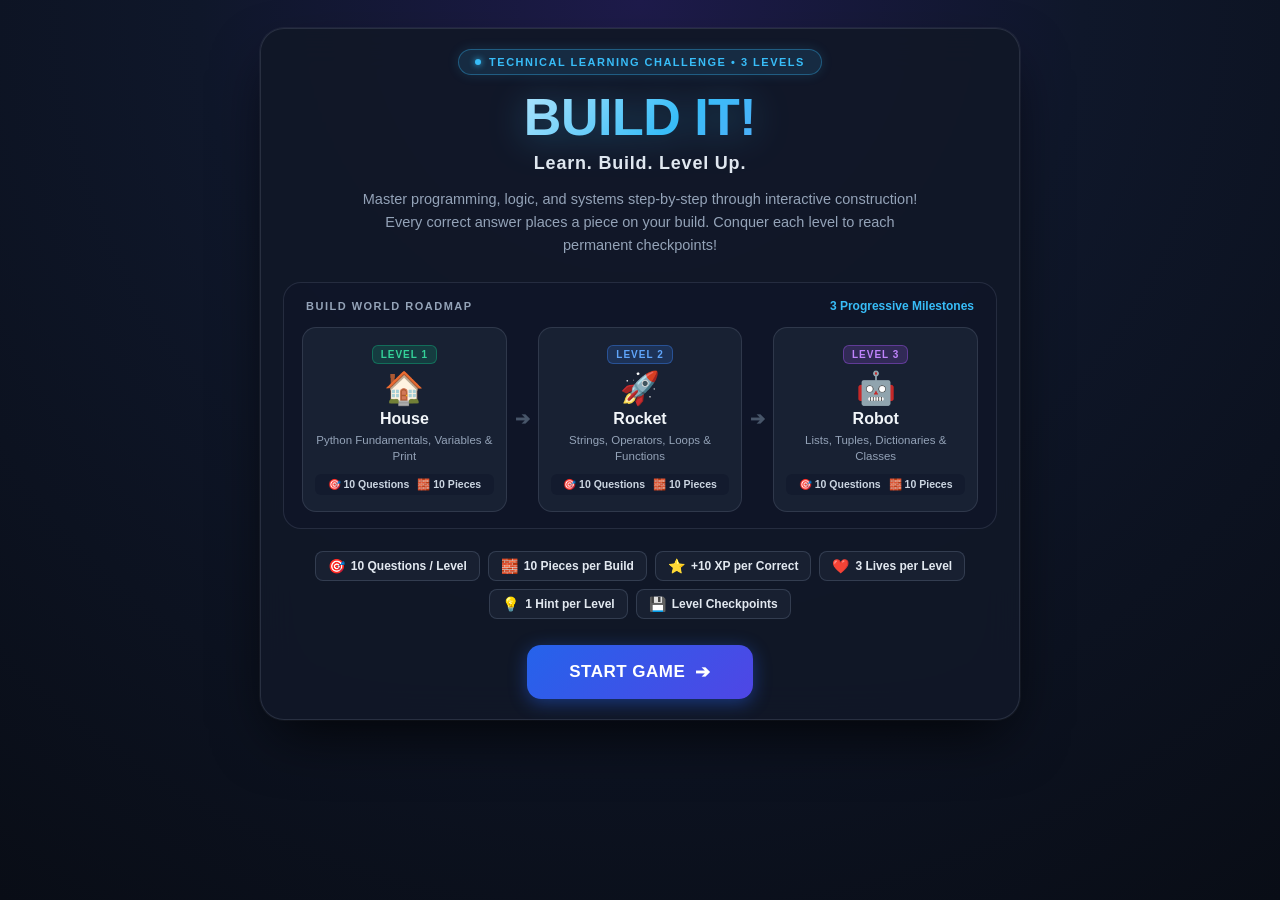
==== index.html @ 73d90d40 "Add challenge variety and progression polish" ====
<!DOCTYPE html>
<html lang="en">
<head>
    <meta charset="UTF-8">
    <meta name="viewport" content="width=device-width, initial-scale=1.0">
    <meta name="description" content="BUILD IT! — Level-Based Technical Learning Game. Master programming concepts and build your House, Rocket, and Robot piece by piece!">
    <title>BUILD IT! — Technical Learning Game</title>
    <link rel="stylesheet" href="style.css">
</head>

<body>

    <div class="game-container">

        <!-- ============================================== -->
        <!-- 1. START / MENU SCREEN                         -->
        <!-- ============================================== -->
        <div id="start-screen" class="start-screen">
            <div class="brand-pill">
                <span class="pill-dot"></span>
                <span>TECHNICAL LEARNING CHALLENGE • 3 LEVELS</span>
            </div>
            
            <h1 class="game-title">BUILD IT!</h1>
            <p class="tagline">Learn. Build. Level Up.</p>
            <p class="game-desc">
                Master programming, logic, and systems step-by-step through interactive construction! Every correct answer places a piece on your build. Conquer each level to reach permanent checkpoints!
            </p>

            <!-- 3 Level Progression Roadmap -->
            <div class="level-progression-wrapper">
                <div class="progression-header">
                    <span class="progression-title">BUILD WORLD ROADMAP</span>
                    <span class="progression-subtitle">3 Progressive Milestones</span>
                </div>
                <div class="level-preview-grid">
                    <div class="preview-card card-l1">
                        <div class="card-step-badge badge-l1">LEVEL 1</div>
                        <div class="preview-icon">🏠</div>
                        <h3>House</h3>
                        <p class="preview-topic">Python Fundamentals, Variables & Print</p>
                        <div class="preview-meta">
                            <span>🎯 10 Questions</span>
                            <span>🧱 10 Pieces</span>
                        </div>
                    </div>

                    <div class="progression-arrow" aria-hidden="true">➔</div>

                    <div class="preview-card card-l2">
                        <div class="card-step-badge badge-l2">LEVEL 2</div>
                        <div class="preview-icon">🚀</div>
                        <h3>Rocket</h3>
                        <p class="preview-topic">Strings, Operators, Loops & Functions</p>
                        <div class="preview-meta">
                            <span>🎯 10 Questions</span>
                            <span>🧱 10 Pieces</span>
                        </div>
                    </div>

                    <div class="progression-arrow" aria-hidden="true">➔</div>

                    <div class="preview-card card-l3">
                        <div class="card-step-badge badge-l3">LEVEL 3</div>
                        <div class="preview-icon">🤖</div>
                        <h3>Robot</h3>
                        <p class="preview-topic">Lists, Tuples, Dictionaries & Classes</p>
                        <div class="preview-meta">
                            <span>🎯 10 Questions</span>
                            <span>🧱 10 Pieces</span>
                        </div>
                    </div>
                </div>
            </div>

            <!-- Rules Summary Chips -->
            <div class="rules-summary">
                <span class="rule-chip"><span class="chip-icon">🎯</span> 10 Questions / Level</span>
                <span class="rule-chip"><span class="chip-icon">🧱</span> 10 Pieces per Build</span>
                <span class="rule-chip"><span class="chip-icon">⭐</span> +10 XP per Correct</span>
                <span class="rule-chip"><span class="chip-icon">❤️</span> 3 Lives per Level</span>
                <span class="rule-chip"><span class="chip-icon">💡</span> 1 Hint per Level</span>
                <span class="rule-chip"><span class="chip-icon">💾</span> Level Checkpoints</span>
            </div>

            <div class="start-action-row">
                <button id="start-button" class="btn-action primary-btn btn-start">
                    <span class="btn-start-text">START GAME</span>
                    <span class="btn-start-icon">➔</span>
                </button>
            </div>
        </div>

        <!-- ============================================== -->
        <!-- 1.5. BUILD WORLD PROGRESSION MAP SCREEN        -->
        <!-- ============================================== -->
        <div id="world-map-screen" class="world-map-screen" style="display: none;">
            <div class="world-map-header">
                <div class="brand-pill map-brand-pill">
                    <span class="pill-dot"></span>
                    <span>BUILD WORLD • PROGRESSION MAP</span>
                </div>
                <h2 class="map-title">BUILD WORLD</h2>
                <p class="map-subtitle">Your Python learning journey physically builds a world.</p>

                <!-- Map Stats Ribbon -->
                <div class="map-stats-ribbon">
                    <div class="map-stat-chip">
                        <span class="map-chip-label">TOTAL XP</span>
                        <span id="map-total-xp" class="map-chip-val">⭐ 0 XP</span>
                    </div>
                    <div class="map-stat-chip">
                        <span class="map-chip-label">CHECKPOINTS</span>
                        <span id="map-checkpoints-val" class="map-chip-val">💾 0 / 3 BUILT</span>
                    </div>
                    <div class="map-stat-chip">
                        <span class="map-chip-label">BEST STREAK</span>
                        <span id="map-streak-val" class="map-chip-val">🔥 0</span>
                    </div>
                </div>
            </div>

            <!-- Dynamic Progression Journey Container (Generated from BUILDS in script.js) -->
            <div id="world-map-journey" class="world-map-journey" aria-label="Progression Journey Path">
                <!-- Dynamically rendered via renderWorldMap() in script.js -->
            </div>

            <!-- World Map Footer Actions -->
            <div class="map-footer-actions">
                <button id="map-back-btn" class="map-secondary-btn" type="button">
                    <span>← TITLE SCREEN</span>
                </button>
            </div>
        </div>

        <!-- ============================================== -->
        <!-- 2. MAIN GAMEPLAY SCREEN                        -->
        <!-- ============================================== -->
        <div id="game-screen" style="display: none;">

            <!-- Build World Progression Header -->
            <div id="build-world-bar" class="build-world-bar" aria-label="Build World Progression">
                <div class="world-header-row">
                    <span class="world-title-label">CHECKPOINT PROGRESSION</span>
                    <button id="open-world-map-btn" class="open-map-btn" type="button" title="View Full World Map">🗺️ WORLD MAP</button>
                    <span class="world-level-count">3 Levels</span>
                </div>
                <div id="world-items-row" class="world-items-row">
                    <!-- Dynamic build world items generated from BUILDS in script.js -->
                </div>
            </div>

            <!-- Header / Status Bar -->
            <header class="game-header">
                <div class="header-top">
                    <div class="level-badge-wrap">
                        <span id="level-indicator" class="level-indicator level-1">LEVEL 1 — 🏠 HOUSE</span>
                    </div>
                    <span id="question-progress" class="question-progress">Question 1 / 10</span>
                </div>

                <div class="stats-bar">
                    <div class="stat-item stat-xp">
                        <span class="stat-label">TOTAL XP</span>
                        <span id="score" class="stat-value">⭐ 0 XP</span>
                    </div>
                    <div class="stat-item stat-streak">
                        <span class="stat-label">STREAK</span>
                        <span id="streak" class="stat-value">🔥 0</span>
                    </div>
                    <div class="stat-item stat-lives">
                        <span class="stat-label">LEVEL LIVES</span>
                        <span id="lives" class="stat-value">❤️ ❤️ ❤️</span>
                    </div>
                    <div class="stat-item stat-hint">
                        <span class="stat-label">ASSISTANCE</span>
                        <button id="hint-button" class="hint-button" type="button">💡 Hint (1 left)</button>
                    </div>
                </div>
            </header>

            <!-- Streak Milestone Notification Banner -->
            <div id="streak-banner" class="streak-banner" style="display: none;"></div>

            <!-- Visual Builder Stage -->
            <div id="builder-stage" class="builder-stage" aria-label="Building progress">
                <div class="builder-header">
                    <span id="builder-title" class="builder-title">🏠 BUILD YOUR HOUSE</span>
                    <span id="build-progress" class="build-progress">🏠 0 / 10 (0%)</span>
                </div>

                <div class="progress-bar-track">
                    <div id="build-progress-bar" class="progress-bar-fill" style="width: 0%;"></div>
                </div>

                <!-- Scene 1: House (10 pieces) -->
                <div id="house-scene" class="build-scene active">
                    <div class="house-canvas">
                        <div class="house-piece foundation-base" data-piece="0"></div>
                        <div class="house-piece foundation-slab" data-piece="1"></div>
                        <div class="house-piece walls-lower" data-piece="2"></div>
                        <div class="house-piece walls-upper" data-piece="3"></div>
                        <div class="house-piece door" data-piece="4"></div>
                        <div class="house-piece window-left" data-piece="5"></div>
                        <div class="house-piece window-right" data-piece="6"></div>
                        <div class="house-piece roof-main" data-piece="7"></div>
                        <div class="house-piece roof-trim" data-piece="8"></div>
                        <div class="house-piece surroundings" data-piece="9"></div>
                    </div>
                </div>

                <!-- Scene 2: Rocket (10 pieces) -->
                <div id="rocket-scene" class="build-scene" style="display: none;">
                    <div class="rocket-canvas">
                        <div class="rocket-piece fuselage-lower" data-piece="0"></div>
                        <div class="rocket-piece fuselage-upper" data-piece="1"></div>
                        <div class="rocket-piece fin-left" data-piece="2"></div>
                        <div class="rocket-piece fin-right" data-piece="3"></div>
                        <div class="rocket-piece cockpit-window" data-piece="4"></div>
                        <div class="rocket-piece engine-nozzle" data-piece="5"></div>
                        <div class="rocket-piece thrusters" data-piece="6"></div>
                        <div class="rocket-piece nose-cone" data-piece="7"></div>
                        <div class="rocket-piece rocket-details" data-piece="8"></div>
                        <div class="rocket-piece launch-effects" data-piece="9"></div>
                    </div>
                </div>

                <!-- Scene 3: Robot (10 pieces) -->
                <div id="robot-scene" class="build-scene" style="display: none;">
                    <div class="robot-canvas">
                        <div class="robot-piece robot-torso-base" data-piece="0"></div>
                        <div class="robot-piece robot-chest-core" data-piece="1"></div>
                        <div class="robot-piece robot-head-chassis" data-piece="2"></div>
                        <div class="robot-piece robot-head-antenna" data-piece="3"></div>
                        <div class="robot-piece robot-visor-eyes" data-piece="4"></div>
                        <div class="robot-piece robot-arm-left" data-piece="5"></div>
                        <div class="robot-piece robot-arm-right" data-piece="6"></div>
                        <div class="robot-piece robot-legs" data-piece="7"></div>
                        <div class="robot-piece robot-details" data-piece="8"></div>
                        <div class="robot-piece robot-finishing" data-piece="9"></div>
                    </div>
                </div>

                <!-- Scene 4: Car (Preserved for backward compatibility) -->
                <div id="car-scene" class="build-scene" style="display: none;">
                    <div class="car-canvas">
                        <div class="car-piece chassis-frame" data-piece="0"></div>
                        <div class="car-piece axles-suspension" data-piece="1"></div>
                        <div class="car-piece body-lower" data-piece="2"></div>
                        <div class="car-piece body-cabin" data-piece="3"></div>
                        <div class="car-piece wheels" data-piece="4"></div>
                        <div class="car-piece windshield" data-piece="5"></div>
                        <div class="car-piece side-windows" data-piece="6"></div>
                        <div class="car-piece headlights" data-piece="7"></div>
                        <div class="car-piece taillights-grille" data-piece="8"></div>
                        <div class="car-piece car-finishing" data-piece="9"></div>
                    </div>
                </div>

            </div>

            <!-- Question Card (Main Visual Focus) -->
            <div id="question-card" class="question-card">
                <div class="question-header">
                    <div class="question-meta-row">
                        <span id="question-number" class="question-badge">Question 1 / 10</span>
                        <span id="challenge-type-badge" class="challenge-type-badge type-mcq">🎯 CONCEPT</span>
                        <span id="difficulty-badge" class="difficulty-badge badge-easy">VERY EASY</span>
                    </div>
                </div>

                <p id="question-text">Loading question...</p>

                <!-- Code block display for code questions -->
                <div id="code-snippet-box" class="code-snippet-box" style="display: none;">
                    <div class="code-header">
                        <span class="code-dot red"></span>
                        <span class="code-dot yellow"></span>
                        <span class="code-dot green"></span>
                        <span class="code-lang">Python</span>
                    </div>
                    <pre><code id="code-snippet-text"></code></pre>
                </div>

                <!-- Hint display container -->
                <div id="hint-box" class="hint-box" style="display: none;"></div>

                <!-- Answer buttons grid -->
                <div class="answers-grid">
                    <button id="correct-answer" class="answer-btn" type="button"></button>
                    <button id="wrong-answer-1" class="answer-btn" type="button"></button>
                    <button id="wrong-answer-2" class="answer-btn" type="button"></button>
                    <button id="wrong-answer-3" class="answer-btn" type="button"></button>
                </div>

                <!-- Result & Explanation Box (Shown after answering) -->
                <div id="result-box" class="result-box" style="display: none;">
                    <div class="result-header">
                        <div class="result-title-group">
                            <span id="result-status" class="result-status"></span>
                        </div>
                        <div class="result-pills-row">
                            <span id="result-xp-tag" class="result-pill xp-pill"></span>
                            <span id="result-life-tag" class="result-pill life-pill" style="display: none;"></span>
                            <span id="result-streak-tag" class="result-pill streak-pill" style="display: none;"></span>
                            <span id="result-piece-tag" class="result-pill piece-pill" style="display: none;"></span>
                        </div>
                    </div>

                    <div id="result-correct-answer" class="result-correct-answer" style="display: none;"></div>

                    <div class="result-explanation-container">
                        <span class="explanation-icon">💡</span>
                        <p id="result-explanation" class="result-explanation"></p>
                    </div>

                    <button id="continue-button" class="btn-action continue-btn" type="button">CONTINUE ➔</button>
                </div>

                <div id="feedback" class="feedback" style="display: none;"></div>
            </div>

            <!-- Level Complete Card (Checkpoints) -->
            <div id="level-complete-card" class="state-card level-complete-card" style="display: none;">
                <div class="state-badge-wrap">
                    <span class="checkpoint-saved-badge">💾 CHECKPOINT SAVED</span>
                </div>
                <div class="state-icon" id="build-complete-icon">🎉</div>
                <h3 id="level-complete-title">LEVEL COMPLETE!</h3>
                <div id="build-complete-badge" class="complete-subtitle">BUILD COMPLETED!</div>
                <p id="level-complete-message">You completed all questions in this level.</p>
                <div id="build-complete-stats" class="final-stats"></div>
                <div id="build-unlock-banner" class="unlock-banner"></div>
                <button id="next-level-button" class="btn-action primary-btn next-level-btn">CONTINUE TO NEXT LEVEL ➔</button>
            </div>

            <!-- Final Game Complete Card (All 3 Levels Done) -->
            <div id="game-complete-card" class="state-card game-complete-card" style="display: none;">
                <div class="state-badge-wrap">
                    <span class="master-champion-badge">🏆 BUILD WORLD COMPLETED</span>
                </div>
                <div class="state-icon">👑</div>
                <h3 class="victory-title">BUILD WORLD COMPLETE!</h3>
                <p id="game-complete-subtitle" class="complete-subtitle">All 3 Levels Completed</p>
                <p id="game-complete-summary">
                    Incredible achievement! You conquered all 3 levels, solved engineering challenges, and successfully built the House, Rocket, and Robot!
                </p>
                <div id="completed-builds-showcase" class="completed-builds-showcase">
                    <!-- Dynamic showcase cards generated from BUILDS in script.js -->
                </div>
                <div id="final-stats" class="final-stats"></div>
                <div class="victory-actions">
                    <button id="play-again-button" class="btn-action primary-btn play-again-btn">PLAY AGAIN (START FROM LEVEL 1) ↺</button>
                </div>
            </div>

            <!-- Level Failed Card (Restarts only the current level) -->
            <div id="game-over-card" class="state-card game-over-card" style="display: none;">
                <div class="state-badge-wrap">
                    <span class="checkpoint-safe-badge">💾 CHECKPOINTS PRESERVED</span>
                </div>
                <div class="state-icon">💀</div>
                <h3 id="game-over-title">LEVEL FAILED</h3>
                <p id="game-over-message">You ran out of lives on this level.</p>
                <div id="game-over-stats" class="final-stats"></div>
                <button id="try-again-button" class="btn-action try-again-btn">TRY LEVEL AGAIN ↺</button>
            </div>

        </div>

    </div>

    <script src="script.js"></script>

</body>
</html>
---- style.css ----
/* ==================================================
   BUILD IT! — Modern Indie Game Design System
   Vanilla CSS — Polished, Tactile, Game-Grade Aesthetics
   ================================================== */

:root {
    --bg-dark: #090d16;
    --card-bg: rgba(17, 24, 39, 0.95);
    --card-bg-subtle: rgba(15, 23, 42, 0.75);
    --card-bg-elevated: rgba(30, 41, 59, 0.85);
    --border-color: rgba(148, 163, 184, 0.18);
    --border-focus: rgba(56, 189, 248, 0.55);
    
    --text-primary: #f8fafc;
    --text-secondary: #94a3b8;
    --text-muted: #64748b;
    
    --accent-blue: #38bdf8;
    --accent-indigo: #6366f1;
    --accent-emerald: #10b981;
    --accent-emerald-light: #34d399;
    --accent-amber: #f59e0b;
    --accent-rose: #ef4444;
    --accent-purple: #c084fc;
    
    --btn-bg: #1e293b;
    --btn-border: #334155;
    --btn-hover: #293548;
}

* {
    box-sizing: border-box;
}

body {
    margin: 0;
    min-height: 100vh;
    font-family: -apple-system, BlinkMacSystemFont, "Segoe UI", Roboto, "Helvetica Neue", Arial, sans-serif;
    background: radial-gradient(circle at 50% 0%, #1e1b4b 0%, #0f172a 40%, #090d16 100%);
    color: var(--text-primary);
    text-align: center;
    padding: 20px 12px 36px;
    display: flex;
    justify-content: center;
    align-items: flex-start;
    overflow-x: hidden;
    -webkit-font-smoothing: antialiased;
}

/* ==================================================
   MAIN GAME CONTAINER
   ================================================== */

.game-container {
    width: 100%;
    max-width: 760px;
    margin: 8px auto;
    padding: 20px 22px;
    background: var(--card-bg);
    border: 1px solid var(--border-color);
    border-radius: 24px;
    box-shadow: 0 25px 60px -15px rgba(0, 0, 0, 0.8),
                0 0 0 1px rgba(255, 255, 255, 0.06);
    backdrop-filter: blur(18px);
}

/* ==================================================
   START SCREEN
   ================================================== */

.start-screen {
    animation: fadeIn 0.35s ease-out;
}

.brand-pill {
    display: inline-flex;
    align-items: center;
    gap: 8px;
    padding: 6px 16px;
    font-size: 11px;
    font-weight: 800;
    letter-spacing: 1.5px;
    color: var(--accent-blue);
    background: rgba(56, 189, 248, 0.12);
    border: 1px solid rgba(56, 189, 248, 0.35);
    border-radius: 9999px;
    margin-bottom: 12px;
    text-transform: uppercase;
    box-shadow: 0 0 12px rgba(56, 189, 248, 0.15);
}

.pill-dot {
    width: 6px;
    height: 6px;
    background: var(--accent-blue);
    border-radius: 50%;
    box-shadow: 0 0 6px var(--accent-blue);
    animation: pulseDot 2s infinite ease-in-out;
}

@keyframes pulseDot {
    0%, 100% { opacity: 1; transform: scale(1); }
    50% { opacity: 0.4; transform: scale(0.8); }
}

.game-title {
    margin: 0 0 6px;
    font-size: 52px;
    font-weight: 900;
    letter-spacing: -0.5px;
    background: linear-gradient(135deg, #ffffff 15%, #38bdf8 55%, #818cf8 100%);
    -webkit-background-clip: text;
    background-clip: text;
    -webkit-text-fill-color: transparent;
    filter: drop-shadow(0 4px 18px rgba(56, 189, 248, 0.35));
}

.tagline {
    margin: 0 0 14px;
    font-size: 18px;
    font-weight: 700;
    letter-spacing: 0.8px;
    color: #e2e8f0;
}

.game-desc {
    margin: 0 auto 24px;
    max-width: 580px;
    font-size: 14.5px;
    line-height: 1.6;
    color: var(--text-secondary);
}

/* Level Progression Roadmap */
.level-progression-wrapper {
    background: rgba(15, 23, 42, 0.6);
    border: 1px solid rgba(148, 163, 184, 0.16);
    border-radius: 18px;
    padding: 16px 18px;
    margin: 18px 0 22px;
}

.progression-header {
    display: flex;
    justify-content: space-between;
    align-items: center;
    margin-bottom: 14px;
    padding: 0 4px;
}

.progression-title {
    font-size: 11px;
    font-weight: 800;
    letter-spacing: 1.5px;
    color: #94a3b8;
    text-transform: uppercase;
}

.progression-subtitle {
    font-size: 12px;
    font-weight: 700;
    color: var(--accent-blue);
}

.level-preview-grid {
    display: flex;
    align-items: center;
    justify-content: space-between;
    gap: 8px;
}

.preview-card {
    flex: 1;
    background: rgba(30, 41, 59, 0.65);
    border: 1px solid rgba(148, 163, 184, 0.18);
    border-radius: 14px;
    padding: 16px 12px;
    text-align: center;
    transition: transform 0.25s, border-color 0.25s, box-shadow 0.25s;
    position: relative;
}

.preview-card:hover {
    transform: translateY(-3px);
    border-color: rgba(56, 189, 248, 0.5);
    box-shadow: 0 8px 20px rgba(0, 0, 0, 0.35);
}

.card-step-badge {
    display: inline-block;
    font-size: 10px;
    font-weight: 800;
    letter-spacing: 1px;
    padding: 3px 8px;
    border-radius: 6px;
    margin-bottom: 8px;
}

.badge-l1 {
    background: rgba(16, 185, 129, 0.18);
    color: #34d399;
    border: 1px solid rgba(16, 185, 129, 0.4);
}

.badge-l2 {
    background: rgba(59, 130, 246, 0.18);
    color: #60a5fa;
    border: 1px solid rgba(59, 130, 246, 0.4);
}

.badge-l3 {
    background: rgba(168, 85, 247, 0.18);
    color: #c084fc;
    border: 1px solid rgba(168, 85, 247, 0.4);
}

.preview-icon {
    font-size: 32px;
    line-height: 1;
    margin-bottom: 6px;
}

.preview-card h3 {
    margin: 2px 0 4px;
    font-size: 16px;
    font-weight: 800;
    color: #f1f5f9;
}

.preview-topic {
    margin: 0 0 10px;
    font-size: 11.5px;
    line-height: 1.4;
    color: var(--text-secondary);
    min-height: 32px;
}

.preview-meta {
    display: flex;
    justify-content: center;
    gap: 8px;
    font-size: 10.5px;
    font-weight: 700;
    color: #cbd5e1;
    background: rgba(15, 23, 42, 0.5);
    padding: 4px 8px;
    border-radius: 6px;
}

.progression-arrow {
    font-size: 18px;
    color: #475569;
    flex-shrink: 0;
    font-weight: 800;
    user-select: none;
}

/* Rules summary chips */
.rules-summary {
    display: flex;
    flex-wrap: wrap;
    justify-content: center;
    gap: 8px;
    margin-bottom: 26px;
}

.rule-chip {
    display: inline-flex;
    align-items: center;
    gap: 6px;
    font-size: 12px;
    font-weight: 600;
    color: #e2e8f0;
    background: rgba(30, 41, 59, 0.6);
    border: 1px solid rgba(100, 116, 139, 0.35);
    padding: 6px 12px;
    border-radius: 8px;
    transition: background 0.2s, border-color 0.2s;
}

.rule-chip:hover {
    background: rgba(51, 65, 85, 0.7);
    border-color: rgba(148, 163, 184, 0.5);
}

.chip-icon {
    font-size: 14px;
}

/* Action Buttons */
.btn-action {
    display: inline-flex;
    align-items: center;
    justify-content: center;
    gap: 10px;
    padding: 14px 34px;
    font-family: inherit;
    font-size: 16px;
    font-weight: 800;
    letter-spacing: 0.5px;
    color: #ffffff;
    background: linear-gradient(135deg, #2563eb 0%, #4f46e5 100%);
    border: none;
    border-radius: 14px;
    cursor: pointer;
    box-shadow: 0 4px 18px rgba(37, 99, 235, 0.45);
    transition: all 0.2s cubic-bezier(0.4, 0, 0.2, 1);
    user-select: none;
}

.btn-action:hover {
    background: linear-gradient(135deg, #1d4ed8 0%, #4338ca 100%);
    transform: translateY(-2px);
    box-shadow: 0 8px 24px rgba(37, 99, 235, 0.6);
}

.btn-action:active {
    transform: translateY(0);
}

.btn-start {
    padding: 16px 42px;
    font-size: 17px;
}

.btn-start-icon {
    font-size: 18px;
    transition: transform 0.2s ease;
}

.btn-start:hover .btn-start-icon {
    transform: translateX(3px);
}

/* ==================================================
   BUILD WORLD PROGRESSION SCREEN
   ================================================== */

.world-map-screen {
    animation: fadeIn 0.35s ease-out;
    padding: 8px 4px 16px;
}

.world-map-header {
    margin-bottom: 20px;
}

.map-brand-pill {
    margin-bottom: 10px;
}

.map-title {
    margin: 0 0 6px;
    font-size: 40px;
    font-weight: 900;
    letter-spacing: -0.5px;
    background: linear-gradient(135deg, #ffffff 15%, #38bdf8 55%, #818cf8 100%);
    -webkit-background-clip: text;
    background-clip: text;
    -webkit-text-fill-color: transparent;
    filter: drop-shadow(0 4px 14px rgba(56, 189, 248, 0.3));
}

.map-subtitle {
    margin: 0 auto 16px;
    max-width: 520px;
    font-size: 14px;
    font-weight: 600;
    color: var(--text-secondary);
    line-height: 1.5;
}

/* Map Stats Ribbon */
.map-stats-ribbon {
    display: flex;
    justify-content: center;
    align-items: center;
    gap: 12px;
    margin: 0 auto;
    max-width: 600px;
    padding: 10px 16px;
    background: rgba(15, 23, 42, 0.65);
    border: 1px solid rgba(148, 163, 184, 0.16);
    border-radius: 14px;
    box-shadow: 0 4px 16px rgba(0, 0, 0, 0.25);
}

.map-stat-chip {
    flex: 1;
    display: flex;
    flex-direction: column;
    align-items: center;
    gap: 2px;
}

.map-chip-label {
    font-size: 10px;
    font-weight: 800;
    letter-spacing: 1.2px;
    color: #94a3b8;
    text-transform: uppercase;
}

.map-chip-val {
    font-size: 13.5px;
    font-weight: 800;
    color: #f8fafc;
}

/* Journey Container */
.world-map-journey {
    display: flex;
    flex-direction: column;
    align-items: center;
    width: 100%;
    margin: 20px 0 24px;
}

/* Map Node Card Wrapper */
.map-node-wrapper {
    width: 100%;
    max-width: 620px;
    display: flex;
    flex-direction: column;
    align-items: center;
}

/* Progression Pathway Connector */
.map-path-connector {
    display: flex;
    flex-direction: column;
    align-items: center;
    justify-content: center;
    height: 42px;
    position: relative;
    user-select: none;
}

.connector-track {
    display: flex;
    flex-direction: column;
    align-items: center;
    gap: 1px;
}

.connector-line {
    width: 3px;
    height: 22px;
    background: rgba(148, 163, 184, 0.22);
    border-radius: 2px;
    transition: all 0.3s ease;
}

.connector-arrow {
    font-size: 14px;
    font-weight: 900;
    color: #64748b;
    line-height: 1;
    transition: all 0.3s ease;
}

.map-path-connector.active .connector-line {
    background: linear-gradient(180deg, #10b981 0%, #38bdf8 100%);
    box-shadow: 0 0 10px rgba(56, 189, 248, 0.5);
    width: 3.5px;
}

.map-path-connector.active .connector-arrow {
    color: #38bdf8;
    filter: drop-shadow(0 0 6px rgba(56, 189, 248, 0.6));
    animation: bounceDown 1.8s infinite ease-in-out;
}

@keyframes bounceDown {
    0%, 100% { transform: translateY(0); }
    50% { transform: translateY(3px); }
}

/* Map Node Card */
.map-node-card {
    width: 100%;
    background: rgba(15, 23, 42, 0.7);
    border: 1px solid rgba(148, 163, 184, 0.16);
    border-radius: 18px;
    padding: 18px 22px;
    box-sizing: border-box;
    text-align: left;
    transition: all 0.3s cubic-bezier(0.16, 1, 0.3, 1);
    position: relative;
    overflow: hidden;
}

/* COMPLETED STATE */
.map-node-card.state-completed {
    background: linear-gradient(145deg, rgba(16, 185, 129, 0.12) 0%, rgba(15, 23, 42, 0.8) 100%);
    border-color: rgba(16, 185, 129, 0.45);
    box-shadow: 0 8px 24px -6px rgba(16, 185, 129, 0.15),
                0 0 0 1px rgba(16, 185, 129, 0.1);
}

/* CURRENT STATE */
.map-node-card.state-current {
    background: linear-gradient(145deg, rgba(56, 189, 248, 0.16) 0%, rgba(30, 41, 59, 0.9) 100%);
    border: 2px solid #38bdf8;
    box-shadow: 0 0 28px rgba(56, 189, 248, 0.25),
                0 12px 36px -8px rgba(0, 0, 0, 0.6);
    transform: scale(1.01);
}

/* LOCKED STATE */
.map-node-card.state-locked {
    background: rgba(15, 23, 42, 0.45);
    border-color: rgba(71, 85, 105, 0.22);
    opacity: 0.65;
    filter: grayscale(20%);
}

.map-node-card.state-locked:hover {
    opacity: 0.8;
}

/* Node Header */
.node-header {
    display: flex;
    justify-content: space-between;
    align-items: center;
    margin-bottom: 14px;
}

.node-level-tag {
    font-size: 11px;
    font-weight: 800;
    letter-spacing: 1.2px;
    color: #94a3b8;
    text-transform: uppercase;
}

.node-state-pill {
    display: inline-flex;
    align-items: center;
    gap: 5px;
    font-size: 11px;
    font-weight: 800;
    letter-spacing: 0.8px;
    padding: 4px 12px;
    border-radius: 9999px;
    text-transform: uppercase;
}

.node-state-pill.state-completed {
    background: rgba(16, 185, 129, 0.2);
    color: #34d399;
    border: 1px solid rgba(16, 185, 129, 0.5);
    box-shadow: 0 0 10px rgba(16, 185, 129, 0.2);
}

.node-state-pill.state-current {
    background: rgba(56, 189, 248, 0.22);
    color: #38bdf8;
    border: 1px solid rgba(56, 189, 248, 0.6);
    box-shadow: 0 0 12px rgba(56, 189, 248, 0.25);
    animation: currentPulse 2.2s infinite ease-in-out;
}

@keyframes currentPulse {
    0%, 100% { box-shadow: 0 0 8px rgba(56, 189, 248, 0.2); }
    50% { box-shadow: 0 0 18px rgba(56, 189, 248, 0.5); }
}

.node-state-pill.state-locked {
    background: rgba(71, 85, 105, 0.35);
    color: #94a3b8;
    border: 1px solid rgba(148, 163, 184, 0.2);
}

/* Node Body */
.node-body {
    display: flex;
    align-items: center;
    gap: 18px;
    margin-bottom: 14px;
}

.node-icon-wrap {
    width: 66px;
    height: 66px;
    background: rgba(30, 41, 59, 0.65);
    border: 1px solid rgba(148, 163, 184, 0.18);
    border-radius: 16px;
    display: flex;
    justify-content: center;
    align-items: center;
    position: relative;
    flex-shrink: 0;
}

.node-icon {
    font-size: 34px;
    line-height: 1;
}

.node-icon-wrap.state-completed {
    background: rgba(16, 185, 129, 0.16);
    border-color: rgba(16, 185, 129, 0.4);
}

.node-icon-wrap.state-current {
    background: rgba(56, 189, 248, 0.18);
    border-color: rgba(56, 189, 248, 0.5);
    box-shadow: 0 0 16px rgba(56, 189, 248, 0.25);
}

.node-icon-wrap.state-locked {
    opacity: 0.7;
}

.node-badge-corner {
    position: absolute;
    bottom: -4px;
    right: -4px;
    width: 20px;
    height: 20px;
    border-radius: 50%;
    display: flex;
    align-items: center;
    justify-content: center;
    font-size: 11px;
    font-weight: 900;
}

.node-badge-corner.check {
    background: #10b981;
    color: #ffffff;
    box-shadow: 0 2px 6px rgba(16, 185, 129, 0.6);
}

.node-badge-corner.lock {
    background: #475569;
    color: #e2e8f0;
    font-size: 10px;
}

.node-content {
    flex: 1;
    overflow: hidden;
}

.node-title {
    margin: 0 0 4px;
    font-size: 21px;
    font-weight: 900;
    color: #f8fafc;
    letter-spacing: 0.5px;
}

.node-topic {
    margin: 0 0 8px;
    font-size: 13.5px;
    color: #cbd5e1;
    line-height: 1.4;
}

.node-meta-row {
    display: flex;
    flex-wrap: wrap;
    gap: 8px;
}

.node-meta-chip {
    font-size: 11.5px;
    font-weight: 600;
    color: #94a3b8;
    background: rgba(15, 23, 42, 0.6);
    border: 1px solid rgba(148, 163, 184, 0.12);
    padding: 3px 10px;
    border-radius: 6px;
}

/* Node Footer Actions & Status */
.node-footer {
    padding-top: 6px;
}

.node-action-btn {
    width: 100%;
    padding: 13px 18px;
    font-size: 14px;
    font-weight: 800;
    letter-spacing: 0.8px;
    border-radius: 12px;
}

.node-status-bar {
    display: flex;
    align-items: center;
    gap: 8px;
    padding: 8px 14px;
    border-radius: 10px;
    font-size: 12px;
    font-weight: 700;
}

.node-status-bar.completed {
    background: rgba(16, 185, 129, 0.1);
    border: 1px solid rgba(16, 185, 129, 0.25);
    color: #34d399;
}

.node-status-bar.locked {
    background: rgba(30, 41, 59, 0.4);
    border: 1px solid rgba(148, 163, 184, 0.1);
    color: #64748b;
}

/* Map Footer Navigation */
.map-footer-actions {
    display: flex;
    flex-direction: column;
    align-items: center;
    gap: 10px;
    margin-top: 14px;
}

.map-main-btn {
    width: 100%;
    max-width: 420px;
    padding: 15px 24px;
    font-size: 15px;
    font-weight: 900;
    letter-spacing: 1px;
}

.map-secondary-btn {
    background: transparent;
    border: none;
    color: #94a3b8;
    font-size: 12px;
    font-weight: 700;
    letter-spacing: 1px;
    padding: 8px 16px;
    border-radius: 8px;
    cursor: pointer;
    transition: all 0.2s ease;
}

.map-secondary-btn:hover {
    color: #f1f5f9;
    background: rgba(255, 255, 255, 0.05);
}

/* ==================================================
   BUILD WORLD PROGRESSION BAR (CHECKPOINTS)
   ================================================== */

.build-world-bar {
    background: rgba(15, 23, 42, 0.75);
    border: 1px solid var(--border-color);
    border-radius: 16px;
    padding: 12px 16px;
    margin-bottom: 18px;
}

.world-header-row {
    display: flex;
    justify-content: space-between;
    align-items: center;
    margin-bottom: 10px;
    padding: 0 2px;
}

.world-title-label {
    font-size: 10.5px;
    font-weight: 800;
    letter-spacing: 1.5px;
    color: #64748b;
    text-transform: uppercase;
}

.open-map-btn {
    background: rgba(56, 189, 248, 0.12);
    border: 1px solid rgba(56, 189, 248, 0.35);
    color: var(--accent-blue);
    font-size: 11px;
    font-weight: 800;
    letter-spacing: 0.8px;
    padding: 5px 12px;
    border-radius: 8px;
    cursor: pointer;
    transition: all 0.2s ease;
    display: inline-flex;
    align-items: center;
    gap: 5px;
}

.open-map-btn:hover {
    background: rgba(56, 189, 248, 0.22);
    border-color: var(--accent-blue);
    transform: translateY(-1px);
    box-shadow: 0 0 12px rgba(56, 189, 248, 0.25);
}

.world-level-count {
    font-size: 11px;
    font-weight: 700;
    color: #94a3b8;
}

.world-items-row {
    display: flex;
    align-items: center;
    gap: 8px;
}

.world-item {
    flex: 1;
    display: flex;
    align-items: center;
    gap: 10px;
    padding: 8px 12px;
    background: rgba(30, 41, 59, 0.5);
    border: 1px solid rgba(148, 163, 184, 0.15);
    border-radius: 12px;
    transition: all 0.25s ease;
    text-align: left;
}

.world-item.active {
    background: rgba(56, 189, 248, 0.14);
    border-color: rgba(56, 189, 248, 0.5);
    box-shadow: 0 0 16px rgba(56, 189, 248, 0.2);
}

.world-item.completed {
    background: rgba(16, 185, 129, 0.14);
    border-color: rgba(16, 185, 129, 0.45);
}

.world-item.locked,
.world-item.future {
    opacity: 0.6;
    background: rgba(15, 23, 42, 0.4);
    border-color: rgba(71, 85, 105, 0.25);
}

.world-icon {
    font-size: 22px;
    flex-shrink: 0;
}

.world-info {
    display: flex;
    flex-direction: column;
    overflow: hidden;
}

.world-name {
    font-size: 13px;
    font-weight: 700;
    color: #f1f5f9;
    white-space: nowrap;
}

.world-status {
    font-size: 11px;
    font-weight: 600;
    color: #94a3b8;
    white-space: nowrap;
}

.world-item.active .world-status {
    color: #38bdf8;
    font-weight: 700;
}

.world-item.completed .world-status {
    color: #34d399;
    font-weight: 700;
}

.world-divider {
    font-size: 14px;
    color: #475569;
    font-weight: 800;
    user-select: none;
    flex-shrink: 0;
}

/* ==================================================
   GAME HEADER & STATS BAR
   ================================================== */

.game-header {
    margin-bottom: 18px;
    padding-bottom: 14px;
    border-bottom: 1px solid var(--border-color);
}

.header-top {
    display: flex;
    justify-content: space-between;
    align-items: center;
    margin-bottom: 12px;
}

.level-indicator {
    display: inline-block;
    font-size: 12px;
    font-weight: 800;
    letter-spacing: 1px;
    padding: 6px 14px;
    border-radius: 9999px;
    text-transform: uppercase;
    transition: all 0.3s;
}

.level-indicator.level-1 {
    background: rgba(16, 185, 129, 0.16);
    color: #34d399;
    border: 1px solid rgba(16, 185, 129, 0.4);
}

.level-indicator.level-2 {
    background: rgba(59, 130, 246, 0.16);
    color: #60a5fa;
    border: 1px solid rgba(59, 130, 246, 0.4);
}

.level-indicator.level-3 {
    background: rgba(168, 85, 247, 0.16);
    color: #c084fc;
    border: 1px solid rgba(168, 85, 247, 0.4);
}

.question-progress {
    font-size: 13px;
    font-weight: 700;
    color: #cbd5e1;
    background: rgba(15, 23, 42, 0.65);
    padding: 6px 14px;
    border-radius: 8px;
    border: 1px solid rgba(148, 163, 184, 0.18);
}

.stats-bar {
    display: grid;
    grid-template-columns: repeat(4, 1fr);
    gap: 10px;
}

.stat-item {
    background: rgba(15, 23, 42, 0.6);
    border: 1px solid rgba(148, 163, 184, 0.16);
    border-radius: 12px;
    padding: 8px 10px;
    display: flex;
    flex-direction: column;
    justify-content: center;
    align-items: center;
}

.stat-label {
    font-size: 9.5px;
    font-weight: 800;
    letter-spacing: 1px;
    color: #64748b;
    margin-bottom: 2px;
}

.stat-value {
    font-size: 15px;
    font-weight: 800;
    color: #f1f5f9;
}

/* Hint Button in Stats Bar (Strictly 1 Hint) */
.hint-button {
    font-family: inherit;
    font-size: 12.5px;
    font-weight: 700;
    color: #fef08a;
    background: rgba(245, 158, 11, 0.18);
    border: 1px solid rgba(245, 158, 11, 0.45);
    padding: 6px 12px;
    border-radius: 8px;
    cursor: pointer;
    transition: all 0.2s;
    outline: none;
    white-space: nowrap;
}

.hint-button:hover:not(:disabled) {
    background: rgba(245, 158, 11, 0.32);
    border-color: #f59e0b;
    transform: translateY(-1px);
    box-shadow: 0 0 12px rgba(245, 158, 11, 0.3);
}

.hint-button:disabled,
.hint-button.disabled {
    background: rgba(51, 65, 85, 0.35);
    border-color: rgba(100, 116, 139, 0.25);
    color: #64748b;
    cursor: not-allowed;
    transform: none;
    box-shadow: none;
    opacity: 0.75;
}

/* Streak Milestone Banner */
.streak-banner {
    background: linear-gradient(90deg, #f59e0b 0%, #ef4444 100%);
    color: #ffffff;
    font-size: 14px;
    font-weight: 800;
    letter-spacing: 1px;
    padding: 8px 16px;
    border-radius: 10px;
    margin-bottom: 14px;
    box-shadow: 0 4px 14px rgba(245, 158, 11, 0.4);
    animation: bounceIn 0.35s ease-out;
}

/* ==================================================
   BUILDER STAGE & PROGRESS
   ================================================== */

.builder-stage {
    margin: 0 auto 20px;
    padding: 16px;
    background: rgba(15, 23, 42, 0.65);
    border: 1px solid var(--btn-border);
    border-radius: 18px;
    box-sizing: border-box;
    transition: border-color 0.3s ease, box-shadow 0.3s ease;
}

.builder-stage.stage-build-glow {
    animation: stageGlow 0.65s cubic-bezier(0.16, 1, 0.3, 1);
}

@keyframes stageGlow {
    0% {
        box-shadow: 0 0 25px rgba(56, 189, 248, 0.45), inset 0 0 15px rgba(56, 189, 248, 0.2);
        border-color: rgba(56, 189, 248, 0.6);
    }
    100% {
        box-shadow: none;
        border-color: var(--btn-border);
    }
}

.build-progress.badge-pop {
    animation: badgeProgressPop 0.4s cubic-bezier(0.34, 1.56, 0.64, 1);
}

@keyframes badgeProgressPop {
    0% { transform: scale(1); }
    50% { transform: scale(1.15); color: #38bdf8; text-shadow: 0 0 8px rgba(56, 189, 248, 0.6); }
    100% { transform: scale(1); }
}

.builder-header {
    display: flex;
    justify-content: space-between;
    align-items: center;
    margin-bottom: 10px;
    padding: 0 4px;
}

.builder-title {
    margin: 0;
    font-size: 14px;
    font-weight: 800;
    letter-spacing: 0.5px;
    color: #e2e8f0;
}

.build-progress {
    margin: 0;
    font-size: 12.5px;
    font-weight: 700;
    color: #38bdf8;
    background: rgba(56, 189, 248, 0.12);
    padding: 3px 10px;
    border-radius: 6px;
    border: 1px solid rgba(56, 189, 248, 0.25);
}

.progress-bar-track {
    width: 100%;
    height: 7px;
    background: rgba(30, 41, 59, 0.85);
    border-radius: 9999px;
    overflow: hidden;
    margin-bottom: 14px;
    border: 1px solid rgba(148, 163, 184, 0.15);
}

.progress-bar-fill {
    height: 100%;
    background: linear-gradient(90deg, #38bdf8 0%, #6366f1 50%, #10b981 100%);
    border-radius: 9999px;
    transition: width 0.4s cubic-bezier(0.34, 1.56, 0.64, 1);
    box-shadow: 0 0 10px rgba(56, 189, 248, 0.5);
}

.build-scene {
    width: 100%;
}

/* Piece Pop Construction Animation */
@keyframes piecePop {
    0% {
        opacity: 0;
        transform: translateY(12px) scale(0.86);
        filter: brightness(1.7);
    }
    60% {
        opacity: 1;
        transform: translateY(-2px) scale(1.06);
        filter: brightness(1.25);
    }
    100% {
        opacity: 1;
        transform: translateY(0) scale(1);
        filter: brightness(1);
    }
}

.house-piece.piece-pop,
.rocket-piece.piece-pop,
.robot-piece.piece-pop,
.car-piece.piece-pop {
    animation: piecePop 0.45s cubic-bezier(0.34, 1.56, 0.64, 1) forwards;
}

/* ==================================================
   SCENE 1: 🏠 HOUSE (10 Distinct Pieces)
   ================================================== */

.house-canvas {
    position: relative;
    width: min(100%, 360px);
    height: 220px;
    margin: 0 auto;
    overflow: hidden;
    border-radius: 14px;
    background: linear-gradient(180deg, #38bdf8 0%, #7dd3fc 45%, #bae6fd 68%, #4ade80 68%, #22c55e 100%);
    box-shadow: inset 0 2px 8px rgba(0, 0, 0, 0.25),
                0 6px 16px rgba(0, 0, 0, 0.3);
    border: 2px solid rgba(148, 163, 184, 0.2);
}

.house-canvas::after {
    content: "";
    position: absolute;
    left: 0;
    right: 0;
    bottom: 0;
    height: 8px;
    background: #16a34a;
}

.house-piece {
    position: absolute;
    opacity: 0;
    visibility: hidden;
    transition: opacity 0.4s ease, transform 0.4s cubic-bezier(0.34, 1.56, 0.64, 1);
    transform: translateY(12px) scale(0.92);
}

.house-piece.built {
    opacity: 1;
    visibility: visible;
    transform: translateY(0) scale(1);
}

/* 1. Foundation Base */
.foundation-base {
    left: 17%;
    bottom: 16px;
    width: 66%;
    height: 12px;
    background: #475569;
    border: 2px solid #334155;
    border-radius: 2px;
    z-index: 2;
}

/* 2. Foundation Slab */
.foundation-slab {
    left: 20%;
    bottom: 28px;
    width: 60%;
    height: 12px;
    background: #64748b;
    border: 2px solid #475569;
    border-radius: 2px;
    z-index: 3;
}

/* 3. Walls Lower */
.walls-lower {
    left: 24%;
    bottom: 40px;
    width: 52%;
    height: 54px;
    background: #fef3c7;
    border: 3px solid #d97706;
    background-image: repeating-linear-gradient(0deg, #d97706, #d97706 1px, transparent 1px, transparent 18px);
    z-index: 4;
}

/* 4. Walls Upper */
.walls-upper {
    left: 24%;
    bottom: 94px;
    width: 52%;
    height: 50px;
    background: #fffbeb;
    border: 3px solid #cbd5e1;
    border-bottom: none;
    z-index: 4;
}

/* 5. Door */
.house-piece.door {
    left: 44%;
    bottom: 40px;
    width: 13%;
    height: 50px;
    background: #78350f;
    border: 2px solid #451a03;
    border-radius: 4px 4px 0 0;
    z-index: 5;
}

.house-piece.door::after {
    content: "";
    position: absolute;
    right: 4px;
    top: 50%;
    width: 5px;
    height: 5px;
    background: #fde047;
    border-radius: 50%;
    box-shadow: 0 0 3px #fde047;
}

/* 6. Window Left */
.window-left {
    left: 28%;
    bottom: 80px;
    width: 32px;
    height: 32px;
    background-color: #38bdf8;
    border: 3px solid #64748b;
    border-radius: 4px;
    z-index: 5;
    background-image: linear-gradient(#64748b, #64748b), linear-gradient(#64748b, #64748b);
    background-size: 100% 2px, 2px 100%;
    background-position: center;
    background-repeat: no-repeat;
    box-shadow: inset 1px 1px 4px rgba(255, 255, 255, 0.6);
}

/* 7. Window Right */
.window-right {
    right: 28%;
    bottom: 80px;
    width: 32px;
    height: 32px;
    background-color: #38bdf8;
    border: 3px solid #64748b;
    border-radius: 4px;
    z-index: 5;
    background-image: linear-gradient(#64748b, #64748b), linear-gradient(#64748b, #64748b);
    background-size: 100% 2px, 2px 100%;
    background-position: center;
    background-repeat: no-repeat;
    box-shadow: inset 1px 1px 4px rgba(255, 255, 255, 0.6);
}

/* 8. Roof Main */
.roof-main {
    left: 17%;
    bottom: 144px;
    width: 0;
    height: 0;
    border-left: 118px solid transparent;
    border-right: 118px solid transparent;
    border-bottom: 64px solid #dc2626;
    z-index: 6;
    filter: drop-shadow(0 3px 4px rgba(0, 0, 0, 0.25));
}

/* 9. Roof Trim & Attic Window */
.roof-trim {
    left: 18%;
    bottom: 140px;
    width: 64%;
    height: 6px;
    background: #991b1b;
    border-radius: 3px;
    z-index: 7;
}

.roof-trim::after {
    content: "";
    position: absolute;
    left: calc(50% - 11px);
    bottom: 10px;
    width: 22px;
    height: 22px;
    background: #e0f2fe;
    border: 3px solid #fde047;
    border-radius: 50%;
    box-shadow: 0 0 5px rgba(254, 240, 138, 0.5);
}

/* 10. Surroundings (Chimney, Smoke, Garden) */
.surroundings {
    inset: 0;
    z-index: 8;
    pointer-events: none;
}

.surroundings::before {
    content: "💨";
    position: absolute;
    right: 27%;
    bottom: 185px;
    font-size: 16px;
    filter: drop-shadow(0 0 4px rgba(255, 255, 255, 0.6));
}

.surroundings::after {
    content: "🌷 🌸 🏡 🌼 🌷";
    position: absolute;
    left: 12%;
    bottom: 8px;
    font-size: 14px;
    letter-spacing: 12px;
}

/* ==================================================
   SCENE 2: 🚀 ROCKET (10 Distinct Pieces)
   ================================================== */

.rocket-canvas {
    position: relative;
    width: min(100%, 360px);
    height: 220px;
    margin: 0 auto;
    overflow: hidden;
    border-radius: 14px;
    background: radial-gradient(circle at 50% 20%, #1e1b4b 0%, #090d16 80%);
    box-shadow: inset 0 2px 8px rgba(0, 0, 0, 0.5),
                0 6px 16px rgba(0, 0, 0, 0.4);
    border: 2px solid rgba(148, 163, 184, 0.2);
}

.rocket-canvas::after {
    content: "";
    position: absolute;
    left: 20%;
    right: 20%;
    bottom: 12px;
    height: 10px;
    background: #334155;
    border: 2px solid #475569;
    border-radius: 4px;
}

.rocket-piece {
    position: absolute;
    opacity: 0;
    visibility: hidden;
    transition: opacity 0.4s ease, transform 0.4s cubic-bezier(0.34, 1.56, 0.64, 1);
    transform: translateY(12px) scale(0.92);
}

.rocket-piece.built {
    opacity: 1;
    visibility: visible;
    transform: translateY(0) scale(1);
}

/* 1. Fuselage Lower */
.fuselage-lower {
    left: calc(50% - 24px);
    bottom: 48px;
    width: 48px;
    height: 48px;
    background: linear-gradient(90deg, #cbd5e1 0%, #f8fafc 40%, #94a3b8 100%);
    border: 2px solid #64748b;
    border-radius: 4px;
    z-index: 3;
    box-shadow: inset 0 0 6px rgba(0, 0, 0, 0.2);
}

/* 2. Fuselage Upper */
.fuselage-upper {
    left: calc(50% - 24px);
    bottom: 94px;
    width: 48px;
    height: 50px;
    background: linear-gradient(90deg, #e2e8f0 0%, #ffffff 40%, #cbd5e1 100%);
    border: 2px solid #64748b;
    border-bottom: 2px solid #334155;
    z-index: 3;
}

/* 3. Left Fin */
.fin-left {
    left: calc(50% - 50px);
    bottom: 38px;
    width: 0;
    height: 0;
    border-right: 28px solid #dc2626;
    border-top: 40px solid transparent;
    z-index: 2;
    filter: drop-shadow(-2px 2px 4px rgba(0, 0, 0, 0.4));
}

/* 4. Right Fin */
.fin-right {
    right: calc(50% - 50px);
    bottom: 38px;
    width: 0;
    height: 0;
    border-left: 28px solid #dc2626;
    border-top: 40px solid transparent;
    z-index: 2;
    filter: drop-shadow(2px 2px 4px rgba(0, 0, 0, 0.4));
}

/* 5. Cockpit Window */
.cockpit-window {
    left: calc(50% - 13px);
    bottom: 110px;
    width: 26px;
    height: 26px;
    background: radial-gradient(circle, #38bdf8 20%, #0284c7 80%);
    border: 3px solid #f8fafc;
    border-radius: 50%;
    z-index: 5;
    box-shadow: 0 0 10px rgba(56, 189, 248, 0.7);
}

/* 6. Engine Nozzle */
.engine-nozzle {
    left: calc(50% - 16px);
    bottom: 30px;
    width: 32px;
    height: 18px;
    background: linear-gradient(180deg, #475569 0%, #1e293b 100%);
    border: 2px solid #64748b;
    clip-path: polygon(15% 0%, 85% 0%, 100% 100%, 0% 100%);
    z-index: 2;
}

/* 7. Thrusters */
.thrusters {
    left: calc(50% - 12px);
    bottom: 4px;
    width: 24px;
    height: 26px;
    background: radial-gradient(ellipse at 50% 10%, #fef08a 0%, #f97316 50%, #dc2626 90%, transparent 100%);
    border-radius: 0 0 12px 12px;
    z-index: 1;
    filter: drop-shadow(0 0 8px #f97316);
}

/* 8. Nose Cone */
.nose-cone {
    left: calc(50% - 24px);
    bottom: 144px;
    width: 0;
    height: 0;
    border-left: 24px solid transparent;
    border-right: 24px solid transparent;
    border-bottom: 50px solid #dc2626;
    z-index: 4;
    filter: drop-shadow(0 -2px 6px rgba(220, 38, 38, 0.4));
}

/* 9. Rocket Details */
.rocket-details {
    left: calc(50% - 22px);
    bottom: 60px;
    width: 44px;
    height: 24px;
    border-top: 3px solid #dc2626;
    border-bottom: 3px solid #dc2626;
    z-index: 4;
    pointer-events: none;
}

/* 10. Launch Effects */
.launch-effects {
    inset: 0;
    z-index: 6;
    pointer-events: none;
}

.launch-effects::before {
    content: "✨";
    position: absolute;
    left: 22%;
    top: 24px;
    font-size: 16px;
    filter: drop-shadow(0 0 6px #fde047);
}

.launch-effects::after {
    content: "🪐 ✦ 🚀 ✦ ✨";
    position: absolute;
    left: 14%;
    top: 14px;
    font-size: 13px;
    letter-spacing: 16px;
    color: #e2e8f0;
}

/* ==================================================
   SCENE 3: 🤖 ROBOT (10 Distinct Pieces)
   ================================================== */

.robot-canvas {
    position: relative;
    width: min(100%, 360px);
    height: 220px;
    margin: 0 auto;
    overflow: hidden;
    border-radius: 14px;
    background: radial-gradient(circle at 50% 30%, #1e293b 0%, #090d16 85%);
    box-shadow: inset 0 2px 8px rgba(0, 0, 0, 0.5),
                0 6px 16px rgba(0, 0, 0, 0.4);
    border: 2px solid rgba(148, 163, 184, 0.2);
}

.robot-canvas::after {
    content: "";
    position: absolute;
    left: 15%;
    right: 15%;
    bottom: 10px;
    height: 14px;
    background: #0f172a;
    border: 2px solid #334155;
    border-radius: 6px;
}

.robot-piece {
    position: absolute;
    opacity: 0;
    visibility: hidden;
    transition: opacity 0.4s ease, transform 0.4s cubic-bezier(0.34, 1.56, 0.64, 1);
    transform: translateY(12px) scale(0.92);
}

.robot-piece.built {
    opacity: 1;
    visibility: visible;
    transform: translateY(0) scale(1);
}

/* 1. Torso Base */
.robot-torso-base {
    left: calc(50% - 34px);
    bottom: 66px;
    width: 68px;
    height: 56px;
    background: linear-gradient(180deg, #334155 0%, #1e293b 100%);
    border: 3px solid #64748b;
    border-radius: 10px;
    z-index: 3;
    box-shadow: inset 0 0 10px rgba(0, 0, 0, 0.5);
}

/* 2. Chest Core */
.robot-chest-core {
    left: calc(50% - 14px);
    bottom: 84px;
    width: 28px;
    height: 24px;
    background: radial-gradient(circle, #22d3ee 20%, #0891b2 80%);
    border: 2px solid #a5f3fc;
    border-radius: 6px;
    z-index: 5;
    box-shadow: 0 0 12px #22d3ee;
}

/* 3. Head Chassis */
.robot-head-chassis {
    left: calc(50% - 26px);
    bottom: 124px;
    width: 52px;
    height: 42px;
    background: linear-gradient(180deg, #475569 0%, #334155 100%);
    border: 3px solid #64748b;
    border-radius: 8px;
    z-index: 4;
}

/* 4. Head Antenna */
.robot-head-antenna {
    left: calc(50% - 2px);
    bottom: 166px;
    width: 4px;
    height: 18px;
    background: #94a3b8;
    border-radius: 2px;
    z-index: 3;
}

.robot-head-antenna::after {
    content: "";
    position: absolute;
    left: -4px;
    top: -8px;
    width: 12px;
    height: 12px;
    background: #f43f5e;
    border-radius: 50%;
    box-shadow: 0 0 8px #f43f5e;
}

/* 5. Visor Eyes */
.robot-visor-eyes {
    left: calc(50% - 20px);
    bottom: 140px;
    width: 40px;
    height: 14px;
    background: #0f172a;
    border: 1.5px solid #0891b2;
    border-radius: 4px;
    z-index: 6;
    box-shadow: 0 0 8px rgba(6, 182, 212, 0.4);
}

.robot-visor-eyes::after {
    content: "";
    position: absolute;
    left: 5px;
    top: 2px;
    width: 8px;
    height: 6px;
    background: #38bdf8;
    border-radius: 2px;
    box-shadow: 16px 0 0 #38bdf8, 0 0 6px #38bdf8, 16px 0 6px #38bdf8;
}

/* 6. Arm Left */
.robot-arm-left {
    left: calc(50% - 54px);
    bottom: 74px;
    width: 18px;
    height: 44px;
    background: linear-gradient(180deg, #475569 0%, #1e293b 100%);
    border: 2px solid #64748b;
    border-radius: 6px;
    z-index: 2;
}

.robot-arm-left::after {
    content: "";
    position: absolute;
    left: 1px;
    bottom: -6px;
    width: 12px;
    height: 6px;
    background: #06b6d4;
    border-radius: 2px;
}

/* 7. Arm Right */
.robot-arm-right {
    right: calc(50% - 54px);
    bottom: 74px;
    width: 18px;
    height: 44px;
    background: linear-gradient(180deg, #475569 0%, #1e293b 100%);
    border: 2px solid #64748b;
    border-radius: 6px;
    z-index: 2;
}

.robot-arm-right::after {
    content: "";
    position: absolute;
    right: 1px;
    bottom: -6px;
    width: 12px;
    height: 6px;
    background: #06b6d4;
    border-radius: 2px;
}

/* 8. Robot Legs */
.robot-legs {
    left: calc(50% - 26px);
    bottom: 24px;
    width: 52px;
    height: 42px;
    z-index: 2;
}

.robot-legs::before,
.robot-legs::after {
    content: "";
    position: absolute;
    bottom: 0;
    width: 18px;
    height: 40px;
    background: linear-gradient(180deg, #334155 0%, #1e293b 70%, #0f172a 100%);
    border: 2px solid #64748b;
    border-radius: 4px 4px 6px 6px;
    box-shadow: 0 4px 6px rgba(0, 0, 0, 0.4);
}

.robot-legs::before {
    left: 2px;
}

.robot-legs::after {
    right: 2px;
}

/* 9. Robot Details */
.robot-details {
    left: calc(50% - 40px);
    bottom: 104px;
    width: 80px;
    height: 16px;
    z-index: 4;
    pointer-events: none;
}

.robot-details::before {
    content: "";
    position: absolute;
    left: 0;
    top: 0;
    width: 16px;
    height: 14px;
    background: #06b6d4;
    border-radius: 4px;
    box-shadow: 0 0 6px rgba(6, 182, 212, 0.4);
}

.robot-details::after {
    content: "";
    position: absolute;
    right: 0;
    top: 0;
    width: 16px;
    height: 14px;
    background: #06b6d4;
    border-radius: 4px;
    box-shadow: 0 0 6px rgba(6, 182, 212, 0.4);
}

/* 10. Robot Finishing */
.robot-finishing {
    inset: 0;
    z-index: 7;
    pointer-events: none;
}

.robot-finishing::before {
    content: "⚡ AI ONLINE";
    position: absolute;
    left: calc(50% - 46px);
    top: 14px;
    font-size: 11px;
    font-weight: 900;
    letter-spacing: 2px;
    color: #38bdf8;
    background: rgba(8, 51, 68, 0.85);
    border: 1px solid #38bdf8;
    padding: 3px 8px;
    border-radius: 4px;
    box-shadow: 0 0 10px rgba(56, 189, 248, 0.5);
}

.robot-finishing::after {
    content: "✦    ⚡    ✦";
    position: absolute;
    left: calc(50% - 38px);
    bottom: 4px;
    font-size: 12px;
    color: #a5f3fc;
    letter-spacing: 16px;
    text-shadow: 0 0 8px #22d3ee;
}

/* ==================================================
   SCENE 4: 🚗 CAR (Preserved for compatibility)
   ================================================== */

.car-canvas {
    position: relative;
    width: min(100%, 360px);
    height: 220px;
    margin: 0 auto;
    overflow: hidden;
    border-radius: 14px;
    background: linear-gradient(180deg, #0f172a 0%, #1e1b4b 40%, #312e81 65%, #334155 65%, #1e293b 100%);
    box-shadow: inset 0 2px 8px rgba(0, 0, 0, 0.4);
    border: 2px solid rgba(148, 163, 184, 0.2);
}

.car-piece {
    position: absolute;
    opacity: 0;
    visibility: hidden;
}

.car-piece.built {
    opacity: 1;
    visibility: visible;
}

.chassis-frame { left: 12%; bottom: 52px; width: 76%; height: 12px; background: #0f172a; }
.axles-suspension { left: 18%; bottom: 46px; width: 64%; height: 10px; background: #475569; }
.body-lower { left: 10%; bottom: 58px; width: 80%; height: 38px; background: #ef4444; }
.body-cabin { left: 28%; bottom: 86px; width: 46%; height: 36px; background: #b91c1c; }
.wheels { left: 18%; bottom: 34px; width: 64%; height: 36px; }
.windshield { right: 28%; bottom: 92px; width: 22px; height: 26px; background: #38bdf8; }
.side-windows { left: 32%; bottom: 92px; width: 32px; height: 26px; background: #0284c7; }
.headlights { right: 8%; bottom: 64px; width: 14px; height: 16px; background: #fef08a; }
.taillights-grille { left: 9%; bottom: 66px; width: 10px; height: 14px; background: #f43f5e; }
.car-finishing { inset: 0; }

/* ==================================================
   QUESTION CARD & ANSWERS (MAIN VISUAL FOCUS)
   ================================================== */

.question-card {
    background: rgba(17, 24, 39, 0.9);
    border: 1px solid var(--border-color);
    border-top: 3px solid var(--accent-blue);
    border-radius: 20px;
    padding: 24px 22px;
    margin-bottom: 16px;
    text-align: left;
    box-shadow: 0 12px 30px rgba(0, 0, 0, 0.45),
                0 0 20px rgba(56, 189, 248, 0.08);
    position: relative;
}

.question-meta-row {
    display: flex;
    justify-content: space-between;
    align-items: center;
    margin-bottom: 14px;
}

.question-badge {
    font-size: 12px;
    font-weight: 800;
    letter-spacing: 1px;
    color: var(--accent-blue);
    text-transform: uppercase;
    background: rgba(56, 189, 248, 0.12);
    padding: 4px 10px;
    border-radius: 6px;
    border: 1px solid rgba(56, 189, 248, 0.25);
}

.difficulty-badge {
    font-size: 10px;
    font-weight: 800;
    letter-spacing: 1px;
    padding: 4px 9px;
    border-radius: 6px;
}

.badge-easy {
    background: rgba(16, 185, 129, 0.16);
    color: #34d399;
    border: 1px solid rgba(16, 185, 129, 0.35);
}

/* Challenge Type Badges */
.challenge-type-badge {
    display: inline-flex;
    align-items: center;
    gap: 5px;
    font-size: 10.5px;
    font-weight: 800;
    letter-spacing: 0.8px;
    padding: 4px 10px;
    border-radius: 6px;
    text-transform: uppercase;
}

.challenge-type-badge.type-mcq {
    background: rgba(148, 163, 184, 0.15);
    color: #cbd5e1;
    border: 1px solid rgba(148, 163, 184, 0.28);
}

.challenge-type-badge.type-output {
    background: rgba(56, 189, 248, 0.15);
    color: #38bdf8;
    border: 1px solid rgba(56, 189, 248, 0.4);
    box-shadow: 0 0 10px rgba(56, 189, 248, 0.15);
}

.challenge-type-badge.type-code-choice {
    background: rgba(168, 85, 247, 0.15);
    color: #c084fc;
    border: 1px solid rgba(168, 85, 247, 0.4);
    box-shadow: 0 0 10px rgba(168, 85, 247, 0.15);
}

.challenge-type-badge.type-bug {
    background: rgba(239, 68, 68, 0.15);
    color: #f87171;
    border: 1px solid rgba(239, 68, 68, 0.4);
    box-shadow: 0 0 10px rgba(239, 68, 68, 0.15);
}

#question-text {
    margin: 0 0 18px;
    font-size: 18px;
    font-weight: 600;
    line-height: 1.55;
    color: #f8fafc;
}

/* Code Snippet Box */
.code-snippet-box {
    background: #090d16;
    border: 1px solid #334155;
    border-radius: 12px;
    padding: 0;
    margin: 0 0 20px;
    overflow: hidden;
    box-shadow: inset 0 2px 6px rgba(0, 0, 0, 0.5);
}

.code-header {
    display: flex;
    align-items: center;
    gap: 6px;
    padding: 8px 14px;
    background: rgba(30, 41, 59, 0.7);
    border-bottom: 1px solid rgba(148, 163, 184, 0.12);
}

.code-dot {
    width: 9px;
    height: 9px;
    border-radius: 50%;
}

.code-dot.red { background: #ef4444; }
.code-dot.yellow { background: #f59e0b; }
.code-dot.green { background: #10b981; }

.code-lang {
    font-size: 11px;
    font-weight: 700;
    color: #94a3b8;
    margin-left: auto;
    letter-spacing: 0.5px;
}

.code-snippet-box pre {
    margin: 0;
    padding: 14px 18px;
    font-family: "SFMono-Regular", Consolas, "Liberation Mono", Menlo, monospace;
    font-size: 14px;
    line-height: 1.55;
    color: #f1f5f9;
    overflow-x: auto;
}

/* Hint Display Box */
.hint-box {
    background: rgba(245, 158, 11, 0.12);
    border-left: 4px solid var(--accent-amber);
    color: #fef3c7;
    border-radius: 8px;
    padding: 12px 16px;
    margin: 0 0 18px;
    font-size: 14px;
    line-height: 1.5;
    animation: fadeIn 0.25s ease-out;
}

/* Answers Grid & Buttons */
.answers-grid {
    display: grid;
    grid-template-columns: repeat(2, 1fr);
    gap: 12px;
}

.answer-btn {
    width: 100%;
    margin: 0;
    padding: 15px 16px;
    font-family: inherit;
    font-size: 14.5px;
    font-weight: 600;
    line-height: 1.45;
    text-align: left;
    color: #f1f5f9;
    background: rgba(30, 41, 59, 0.7);
    border: 2px solid rgba(148, 163, 184, 0.22);
    border-radius: 14px;
    cursor: pointer;
    transition: all 0.2s cubic-bezier(0.4, 0, 0.2, 1);
    box-sizing: border-box;
    display: flex;
    align-items: center;
    gap: 12px;
    box-shadow: 0 2px 6px rgba(0, 0, 0, 0.25);
    user-select: none;
}

.ans-badge {
    display: inline-flex;
    align-items: center;
    justify-content: center;
    width: 28px;
    height: 28px;
    min-width: 28px;
    border-radius: 8px;
    background: rgba(15, 23, 42, 0.7);
    border: 1.5px solid rgba(148, 163, 184, 0.25);
    color: #94a3b8;
    font-size: 13px;
    font-weight: 800;
    transition: all 0.2s ease;
}

.ans-text {
    flex: 1;
    word-break: break-word;
}

/* Code Choice Answer Option Styling */
.answer-btn.code-choice-btn .ans-text {
    font-family: ui-monospace, SFMono-Regular, "SF Mono", Menlo, Consolas, "Liberation Mono", monospace;
    font-size: 13.5px;
    letter-spacing: -0.2px;
    color: #e2e8f0;
}

.correct-val-code {
    font-family: ui-monospace, SFMono-Regular, "SF Mono", Menlo, Consolas, "Liberation Mono", monospace;
    font-size: 13px;
    color: #38bdf8;
    background: rgba(15, 23, 42, 0.8);
    padding: 3px 8px;
    border-radius: 6px;
    border: 1px solid rgba(56, 189, 248, 0.3);
}

.answer-btn:hover:not(:disabled) {
    background: rgba(51, 65, 85, 0.8);
    border-color: #38bdf8;
    transform: translateY(-2px);
    box-shadow: 0 6px 16px rgba(56, 189, 248, 0.2);
}

.answer-btn:hover:not(:disabled) .ans-badge {
    background: rgba(56, 189, 248, 0.2);
    border-color: #38bdf8;
    color: #38bdf8;
}

.answer-btn:focus-visible {
    outline: 2px solid #38bdf8;
    outline-offset: 2px;
}

.answer-btn:disabled {
    cursor: not-allowed;
    opacity: 0.9;
}

/* Answer feedback state styling */
.answer-btn.btn-correct {
    background: rgba(6, 78, 59, 0.85) !important;
    border-color: #10b981 !important;
    color: #f0fdf4 !important;
    box-shadow: 0 0 20px rgba(16, 185, 129, 0.45) !important;
    transform: scale(1.01);
}

.answer-btn.btn-correct .ans-badge {
    background: #10b981;
    border-color: #34d399;
    color: #ffffff;
}

.answer-btn.btn-wrong {
    background: rgba(127, 29, 29, 0.85) !important;
    border-color: #ef4444 !important;
    color: #fef2f2 !important;
    box-shadow: 0 0 20px rgba(239, 68, 68, 0.45) !important;
    transform: scale(0.99);
}

.answer-btn.btn-wrong .ans-badge {
    background: #ef4444;
    border-color: #f87171;
    color: #ffffff;
}

/* ==================================================
   RESULT & EXPLANATION BOX (With Manual CONTINUE)
   ================================================== */

.result-box {
    margin-top: 20px;
    padding: 18px 20px;
    border-radius: 16px;
    background: rgba(15, 23, 42, 0.9);
    border: 1.5px solid var(--border-color);
    animation: fadeIn 0.3s ease-out;
}

.result-box.result-correct {
    border-color: rgba(16, 185, 129, 0.6);
    background: rgba(6, 44, 34, 0.95);
    box-shadow: 0 8px 24px rgba(16, 185, 129, 0.2);
}

.result-box.result-wrong {
    border-color: rgba(239, 68, 68, 0.6);
    background: rgba(45, 15, 20, 0.95);
    box-shadow: 0 8px 24px rgba(239, 68, 68, 0.2);
}

.result-wrong .continue-btn {
    background: linear-gradient(135deg, #ef4444 0%, #dc2626 100%);
    box-shadow: 0 4px 16px rgba(239, 68, 68, 0.4);
}

.result-wrong .continue-btn:hover {
    background: linear-gradient(135deg, #dc2626 0%, #b91c1c 100%);
    box-shadow: 0 6px 22px rgba(239, 68, 68, 0.6);
}

.result-header {
    display: flex;
    justify-content: space-between;
    align-items: center;
    flex-wrap: wrap;
    gap: 10px;
    margin-bottom: 12px;
}

.result-status {
    font-size: 18px;
    font-weight: 900;
    letter-spacing: 0.5px;
}

.result-correct .result-status {
    color: #34d399;
}

.result-wrong .result-status {
    color: #f87171;
}

.result-pills-row {
    display: flex;
    align-items: center;
    gap: 8px;
    flex-wrap: wrap;
}

.result-pill {
    font-size: 12px;
    font-weight: 800;
    padding: 4px 10px;
    border-radius: 6px;
    display: inline-flex;
    align-items: center;
    gap: 4px;
}

.xp-earned {
    color: #fbbf24;
    background: rgba(245, 158, 11, 0.2);
    border: 1px solid rgba(245, 158, 11, 0.4);
}

.xp-zero {
    color: #94a3b8;
    background: rgba(51, 65, 85, 0.4);
    border: 1px solid rgba(100, 116, 139, 0.3);
}

.life-pill {
    color: #fca5a5;
    background: rgba(239, 68, 68, 0.2);
    border: 1px solid rgba(239, 68, 68, 0.4);
}

.streak-pill {
    color: #fdba74;
    background: rgba(249, 115, 22, 0.2);
    border: 1px solid rgba(249, 115, 22, 0.4);
}

.piece-pill {
    color: #6ee7b7;
    background: rgba(16, 185, 129, 0.2);
    border: 1px solid rgba(16, 185, 129, 0.4);
}

.result-correct-answer {
    font-size: 14px;
    font-weight: 700;
    color: #e2e8f0;
    margin-bottom: 12px;
    padding: 8px 12px;
    background: rgba(30, 41, 59, 0.7);
    border-radius: 8px;
    border-left: 3px solid #10b981;
}

.correct-label {
    color: #94a3b8;
    font-weight: 600;
    margin-right: 6px;
}

.correct-val {
    color: #34d399;
}

.result-explanation-container {
    display: flex;
    align-items: flex-start;
    gap: 8px;
    margin: 8px 0 16px;
    background: rgba(15, 23, 42, 0.55);
    padding: 10px 14px;
    border-radius: 10px;
    border: 1px solid rgba(148, 163, 184, 0.12);
}

.explanation-icon {
    font-size: 16px;
    flex-shrink: 0;
    margin-top: 1px;
}

.result-explanation {
    margin: 0;
    font-size: 14px;
    line-height: 1.55;
    color: #cbd5e1;
}

.continue-btn {
    width: 100%;
    padding: 14px;
    font-size: 15px;
    letter-spacing: 0.5px;
    background: linear-gradient(135deg, #10b981 0%, #059669 100%);
    box-shadow: 0 4px 16px rgba(16, 185, 129, 0.4);
}

.continue-btn:hover {
    background: linear-gradient(135deg, #059669 0%, #047857 100%);
    box-shadow: 0 6px 22px rgba(16, 185, 129, 0.6);
}

/* ==================================================
   STATE CARDS (LEVEL COMPLETE, GAME OVER, WORLD COMPLETE)
   ================================================== */

.state-card {
    background: rgba(17, 24, 39, 0.95);
    border: 1px solid var(--border-color);
    border-radius: 22px;
    padding: 34px 24px;
    margin-bottom: 20px;
    text-align: center;
    animation: fadeIn 0.35s ease-out;
}

.state-badge-wrap {
    margin-bottom: 12px;
}

.checkpoint-saved-badge {
    display: inline-block;
    padding: 5px 14px;
    font-size: 11px;
    font-weight: 800;
    letter-spacing: 1.5px;
    color: #34d399;
    background: rgba(16, 185, 129, 0.18);
    border: 1px solid rgba(16, 185, 129, 0.4);
    border-radius: 9999px;
}

.checkpoint-safe-badge {
    display: inline-block;
    padding: 5px 14px;
    font-size: 11px;
    font-weight: 800;
    letter-spacing: 1.5px;
    color: #fbbf24;
    background: rgba(245, 158, 11, 0.18);
    border: 1px solid rgba(245, 158, 11, 0.4);
    border-radius: 9999px;
}

.master-champion-badge {
    display: inline-block;
    padding: 5px 16px;
    font-size: 11.5px;
    font-weight: 900;
    letter-spacing: 1.5px;
    color: #fde047;
    background: rgba(245, 158, 11, 0.22);
    border: 1px solid rgba(245, 158, 11, 0.5);
    border-radius: 9999px;
    box-shadow: 0 0 16px rgba(245, 158, 11, 0.25);
}

.state-icon {
    font-size: 52px;
    margin-bottom: 10px;
    line-height: 1;
}

.state-card h3 {
    margin: 0 0 6px;
    font-size: 28px;
    font-weight: 900;
    color: #f8fafc;
}

.victory-title {
    background: linear-gradient(135deg, #ffffff 20%, #fde047 60%, #f97316 100%);
    -webkit-background-clip: text;
    background-clip: text;
    -webkit-text-fill-color: transparent;
    filter: drop-shadow(0 2px 14px rgba(245, 158, 11, 0.4));
}

.complete-subtitle {
    margin: 0 0 14px;
    font-size: 13px;
    font-weight: 800;
    letter-spacing: 1.5px;
    color: #fbbf24;
    text-transform: uppercase;
}

.state-card p {
    margin: 0 auto 20px;
    max-width: 520px;
    font-size: 14.5px;
    line-height: 1.6;
    color: var(--text-secondary);
}

.checkpoint-hint,
.checkpoint-preserve-note {
    font-size: 13px !important;
    color: #94a3b8 !important;
    background: rgba(30, 41, 59, 0.5);
    padding: 8px 14px;
    border-radius: 8px;
    border: 1px solid rgba(148, 163, 184, 0.15);
    margin: 12px auto 18px !important;
}

/* Stat Card Rows & Grids */
.final-stats {
    margin: 0 auto 22px;
    max-width: 500px;
}

.stat-card-row {
    display: grid;
    grid-template-columns: repeat(2, 1fr);
    gap: 10px;
}

.mini-stat-card {
    background: rgba(30, 41, 59, 0.65);
    border: 1px solid rgba(148, 163, 184, 0.16);
    border-radius: 12px;
    padding: 10px 14px;
    display: flex;
    flex-direction: column;
    align-items: center;
    justify-content: center;
}

.m-label {
    font-size: 9.5px;
    font-weight: 800;
    letter-spacing: 1px;
    color: #94a3b8;
    margin-bottom: 3px;
    text-transform: uppercase;
}

.m-val {
    font-size: 16px;
    font-weight: 800;
    color: #f8fafc;
}

/* Next Level Preview Box in Level Complete */
.next-level-preview-box {
    background: rgba(15, 23, 42, 0.7);
    border: 1.5px solid rgba(56, 189, 248, 0.4);
    border-radius: 14px;
    padding: 14px 18px;
    margin: 0 auto 22px;
    max-width: 440px;
    box-shadow: 0 0 16px rgba(56, 189, 248, 0.15);
}

.next-level-tag {
    display: inline-block;
    font-size: 10px;
    font-weight: 800;
    letter-spacing: 1.5px;
    color: #38bdf8;
    text-transform: uppercase;
    margin-bottom: 4px;
}

.next-level-title {
    font-size: 17px;
    font-weight: 800;
    color: #f1f5f9;
    margin-bottom: 4px;
}

.next-level-desc {
    font-size: 12.5px;
    color: #94a3b8;
    margin-bottom: 8px;
}

.next-level-perks {
    font-size: 11.5px;
    font-weight: 700;
    color: #34d399;
    background: rgba(16, 185, 129, 0.12);
    padding: 4px 10px;
    border-radius: 6px;
    display: inline-block;
}

/* Completed Builds Showcase in Final Screen */
.completed-builds-showcase {
    display: grid;
    grid-template-columns: repeat(auto-fit, minmax(140px, 1fr));
    gap: 10px;
    margin: 0 auto 20px;
    max-width: 540px;
}

.showcase-card {
    background: rgba(30, 41, 59, 0.6);
    border: 1px solid rgba(16, 185, 129, 0.4);
    border-radius: 12px;
    padding: 12px 10px;
    display: flex;
    flex-direction: column;
    align-items: center;
    position: relative;
    box-shadow: 0 0 12px rgba(16, 185, 129, 0.15);
}

.showcase-icon {
    font-size: 28px;
    margin-bottom: 4px;
}

.showcase-name {
    font-size: 12.5px;
    font-weight: 800;
    color: #f1f5f9;
    display: block;
}

.showcase-sub {
    font-size: 10px;
    color: #94a3b8;
    display: block;
    margin-top: 2px;
}

.showcase-check {
    position: absolute;
    top: 6px;
    right: 8px;
    font-size: 11px;
    font-weight: 900;
    color: #34d399;
}

.final-score-banner {
    background: rgba(245, 158, 11, 0.15);
    border: 1px solid rgba(245, 158, 11, 0.45);
    border-radius: 14px;
    padding: 14px 20px;
    margin-bottom: 14px;
    display: flex;
    flex-direction: column;
    align-items: center;
}

.score-title {
    font-size: 11px;
    font-weight: 800;
    letter-spacing: 1.5px;
    color: #fbbf24;
    text-transform: uppercase;
}

.score-number {
    font-size: 28px;
    font-weight: 900;
    color: #fef08a;
    text-shadow: 0 0 12px rgba(254, 240, 138, 0.5);
}

.try-again-btn {
    margin: 8px auto 0;
    background: linear-gradient(135deg, #f59e0b 0%, #d97706 100%);
    box-shadow: 0 4px 14px rgba(245, 158, 11, 0.4);
}

.try-again-btn:hover {
    background: linear-gradient(135deg, #d97706 0%, #b45309 100%);
    box-shadow: 0 6px 20px rgba(245, 158, 11, 0.6);
}

.play-again-btn {
    background: linear-gradient(135deg, #2563eb 0%, #4f46e5 100%);
    box-shadow: 0 4px 18px rgba(37, 99, 235, 0.45);
    padding: 16px 36px;
    font-size: 16px;
}

/* ==================================================
   ANIMATIONS & KEYFRAMES
   ================================================== */

@keyframes fadeIn {
    from {
        opacity: 0.85;
        transform: translateY(4px);
    }
    to {
        opacity: 1;
        transform: translateY(0);
    }
}

@keyframes bounceIn {
    0% {
        opacity: 0;
        transform: scale(0.85);
    }
    60% {
        opacity: 1;
        transform: scale(1.04);
    }
    100% {
        opacity: 1;
        transform: scale(1);
    }
}

@media (prefers-reduced-motion: reduce) {
    *,
    *::before,
    *::after {
        animation-duration: 0.01ms !important;
        animation-iteration-count: 1 !important;
        transition-duration: 0.01ms !important;
    }
}

/* ==================================================
   RESPONSIVE DESIGN (LAPTOP, TABLET & MOBILE)
   ================================================== */

@media (max-width: 680px) {
    body {
        padding: 12px 8px 24px;
    }

    .game-container {
        width: 100%;
        margin: 4px auto;
        padding: 20px 14px;
        border-radius: 18px;
    }

    .game-title {
        font-size: 38px;
    }

    .tagline {
        font-size: 16px;
    }

    .level-preview-grid {
        flex-direction: column;
        gap: 10px;
    }

    .progression-arrow {
        transform: rotate(90deg);
        margin: 2px 0;
    }

    .preview-card {
        width: 100%;
        box-sizing: border-box;
    }

    .world-items-row {
        gap: 6px;
    }

    .world-item {
        padding: 6px 8px;
        gap: 6px;
    }

    .world-icon {
        font-size: 18px;
    }

    .world-name {
        font-size: 11.5px;
    }

    .world-status {
        font-size: 10px;
    }

    .stats-bar {
        grid-template-columns: repeat(2, 1fr);
        gap: 8px;
    }

    .stat-item.stat-hint {
        grid-column: span 2;
    }

    .answers-grid {
        grid-template-columns: 1fr;
        gap: 10px;
    }

    .answer-btn {
        padding: 14px 16px;
        font-size: 14px;
        min-height: 52px;
    }

    #question-text {
        font-size: 16.5px;
    }

    .house-canvas,
    .rocket-canvas,
    .robot-canvas,
    .car-canvas {
        width: 100%;
        max-width: 320px;
        height: 190px;
    }

    .stat-card-row {
        grid-template-columns: 1fr;
    }

    .completed-builds-showcase {
        grid-template-columns: 1fr;
    }

    /* World Map Screen Mobile */
    .map-title {
        font-size: 32px;
    }

    .map-stats-ribbon {
        flex-direction: row;
        padding: 8px 10px;
        gap: 6px;
    }

    .map-chip-label {
        font-size: 9px;
    }

    .map-chip-val {
        font-size: 12px;
    }

    .map-node-card {
        padding: 14px 16px;
    }

    .node-body {
        gap: 12px;
    }

    .node-icon-wrap {
        width: 52px;
        height: 52px;
    }

    .node-icon {
        font-size: 26px;
    }

    .node-title {
        font-size: 18px;
    }

    .node-topic {
        font-size: 12px;
    }
}
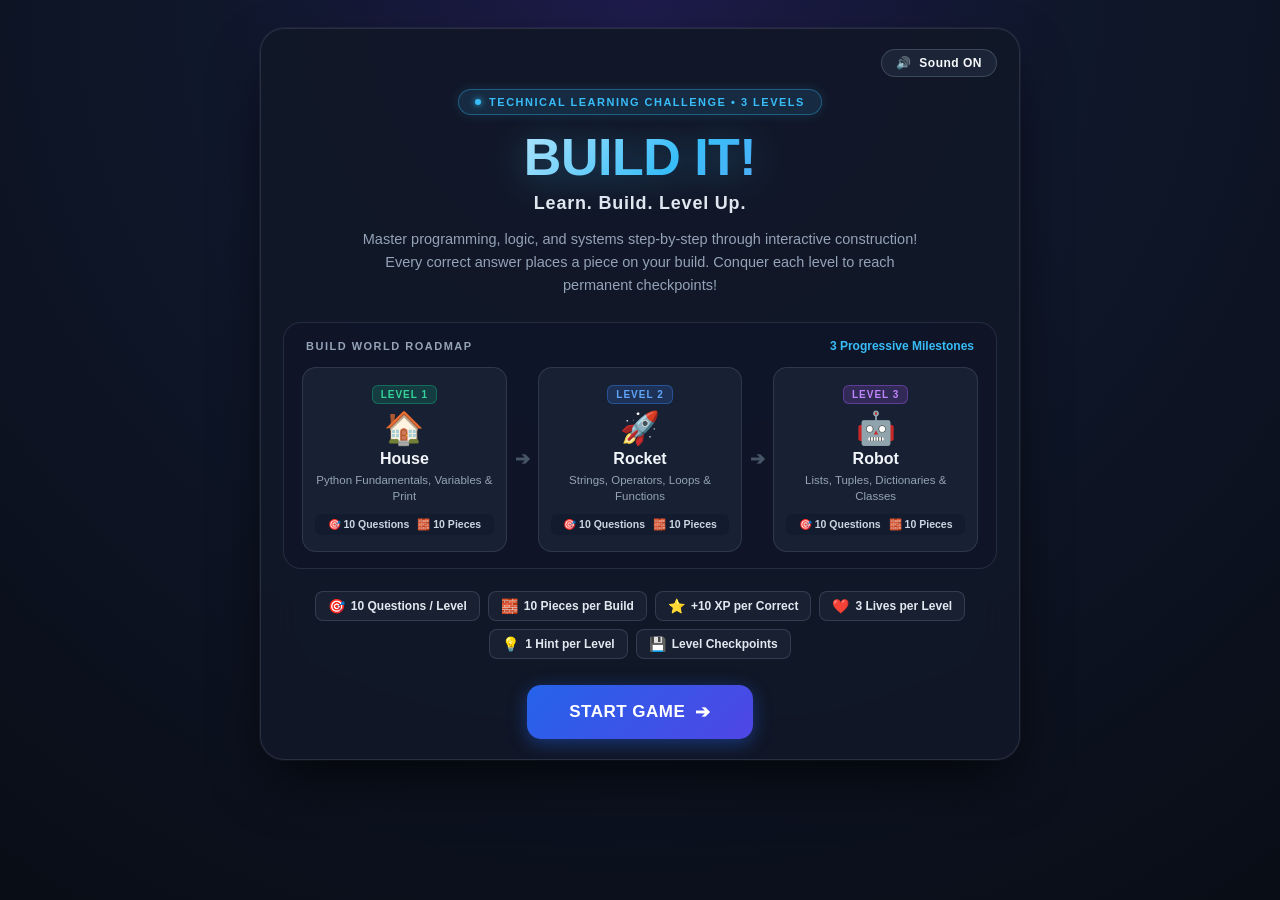
==== commit 1290ef8f: "Redesign achievement system" ====
--- a/index.html
+++ b/index.html
@@ -11,6 +11,17 @@
 <body>
 
     <div class="game-container">
+
+        <!-- ============================================== -->
+        <!-- 0. TOP UTILITY BAR (Sound Toggle & Toasts)     -->
+        <!-- ============================================== -->
+        <div class="game-top-bar">
+            <div id="toast-container" class="toast-container" aria-live="polite"></div>
+            <button id="sound-toggle-btn" class="sound-toggle-btn" type="button" aria-label="Toggle game sound">
+                <span id="sound-toggle-icon" class="sound-icon">🔊</span>
+                <span id="sound-toggle-label" class="sound-label">Sound ON</span>
+            </button>
+        </div>
 
         <!-- ============================================== -->
         <!-- 1. START / MENU SCREEN                         -->
@@ -117,12 +128,28 @@
                         <span class="map-chip-label">BEST STREAK</span>
                         <span id="map-streak-val" class="map-chip-val">🔥 0</span>
                     </div>
+                    <div class="map-stat-chip chip-daily-streak">
+                        <span class="map-chip-label">DAILY STREAK</span>
+                        <span id="map-daily-streak-val" class="map-chip-val">🔥 START TODAY</span>
+                        <span id="map-daily-best-val" class="map-chip-sub">Best: 0</span>
+                    </div>
                 </div>
             </div>
 
             <!-- Dynamic Progression Journey Container (Generated from BUILDS in script.js) -->
             <div id="world-map-journey" class="world-map-journey" aria-label="Progression Journey Path">
                 <!-- Dynamically rendered via renderWorldMap() in script.js -->
+            </div>
+
+            <!-- Achievements & Rewards Section -->
+            <div class="world-achievements-section">
+                <div class="achievements-header">
+                    <span class="achievements-title">🏆 ACHIEVEMENTS & REWARDS</span>
+                    <span id="achievements-count-badge" class="achievements-count-badge">0 / 12 UNLOCKED</span>
+                </div>
+                <div id="world-achievements-grid" class="achievements-grid">
+                    <!-- Dynamically rendered via script.js -->
+                </div>
             </div>
 
             <!-- World Map Footer Actions -->
@@ -327,6 +354,9 @@
                 </div>
                 <div class="state-icon" id="build-complete-icon">🎉</div>
                 <h3 id="level-complete-title">LEVEL COMPLETE!</h3>
+                <div id="perfect-level-banner" class="perfect-level-banner" style="display: none;">
+                    ⭐ PERFECT LEVEL! 10 / 10 Correct
+                </div>
                 <div id="build-complete-badge" class="complete-subtitle">BUILD COMPLETED!</div>
                 <p id="level-complete-message">You completed all questions in this level.</p>
                 <div id="build-complete-stats" class="final-stats"></div>
@@ -349,6 +379,7 @@
                     <!-- Dynamic showcase cards generated from BUILDS in script.js -->
                 </div>
                 <div id="final-stats" class="final-stats"></div>
+                <div id="final-achievements-showcase" class="final-achievements-showcase"></div>
                 <div class="victory-actions">
                     <button id="play-again-button" class="btn-action primary-btn play-again-btn">PLAY AGAIN (START FROM LEVEL 1) ↺</button>
                 </div>
--- a/style.css
+++ b/style.css
@@ -813,6 +813,7 @@
 
 .world-item {
     flex: 1;
+    min-width: 0;
     display: flex;
     align-items: center;
     gap: 10px;
@@ -2638,23 +2639,34 @@
 
     .world-items-row {
         gap: 6px;
+        display: grid;
+        grid-template-columns: repeat(3, minmax(0, 1fr));
     }
 
     .world-item {
-        padding: 6px 8px;
+        padding: 6px 6px;
         gap: 6px;
+        min-width: 0;
+    }
+
+    .world-info {
+        min-width: 0;
     }
 
     .world-icon {
-        font-size: 18px;
+        font-size: 16px;
     }
 
     .world-name {
-        font-size: 11.5px;
+        font-size: 11px;
+        overflow: hidden;
+        text-overflow: ellipsis;
     }
 
     .world-status {
-        font-size: 10px;
+        font-size: 9.5px;
+        overflow: hidden;
+        text-overflow: ellipsis;
     }
 
     .stats-bar {
@@ -2742,3 +2754,783 @@
         font-size: 12px;
     }
 }
+
+/* ==================================================
+   BUILD IT V6 — AUDIO, ANIMATIONS, ACHIEVEMENTS & REWARDS
+   ================================================== */
+
+/* Top Utility Bar & Sound Toggle */
+.game-top-bar {
+    display: flex;
+    justify-content: flex-end;
+    align-items: center;
+    position: relative;
+    margin-bottom: 12px;
+    z-index: 50;
+}
+
+.sound-toggle-btn {
+    display: inline-flex;
+    align-items: center;
+    gap: 8px;
+    background: rgba(30, 41, 59, 0.85);
+    border: 1px solid rgba(148, 163, 184, 0.28);
+    color: var(--text-primary);
+    padding: 6px 14px;
+    border-radius: 9999px;
+    font-size: 12px;
+    font-weight: 700;
+    letter-spacing: 0.5px;
+    cursor: pointer;
+    transition: all 0.2s cubic-bezier(0.16, 1, 0.3, 1);
+    backdrop-filter: blur(10px);
+}
+
+.sound-toggle-btn:hover {
+    background: rgba(51, 65, 85, 0.9);
+    border-color: var(--accent-blue);
+    transform: translateY(-1px);
+    box-shadow: 0 4px 12px rgba(56, 189, 248, 0.2);
+}
+
+.sound-toggle-btn:active {
+    transform: translateY(0);
+}
+
+.sound-toggle-btn.is-muted {
+    color: var(--text-muted);
+    border-color: rgba(148, 163, 184, 0.15);
+    background: rgba(15, 23, 42, 0.6);
+}
+
+.sound-toggle-btn.is-muted .sound-icon {
+    filter: grayscale(1);
+    opacity: 0.7;
+}
+
+/* Toast Notifications System (Achievements, Rewards, Streaks) */
+.toast-container {
+    position: fixed;
+    top: 20px;
+    left: 50%;
+    transform: translateX(-50%);
+    display: flex;
+    flex-direction: column;
+    align-items: center;
+    gap: 10px;
+    z-index: 9999;
+    pointer-events: none;
+    width: 90%;
+    max-width: 440px;
+}
+
+.toast-item {
+    pointer-events: auto;
+    width: 100%;
+    background: rgba(15, 23, 42, 0.95);
+    border: 1px solid rgba(56, 189, 248, 0.4);
+    box-shadow: 0 16px 36px rgba(0, 0, 0, 0.6), 0 0 20px rgba(56, 189, 248, 0.2);
+    border-radius: 14px;
+    padding: 12px 16px;
+    display: flex;
+    align-items: center;
+    gap: 12px;
+    backdrop-filter: blur(16px);
+    animation: toastSlideDown 0.35s cubic-bezier(0.16, 1, 0.3, 1) forwards;
+}
+
+.toast-item.toast-leave {
+    animation: toastSlideUp 0.3s cubic-bezier(0.7, 0, 0.84, 0) forwards;
+}
+
+.toast-item.toast-achievement {
+    border-color: rgba(245, 158, 11, 0.6);
+    box-shadow: 0 16px 36px rgba(0, 0, 0, 0.6), 0 0 20px rgba(245, 158, 11, 0.25);
+}
+
+.toast-item.toast-reward {
+    border-color: rgba(192, 132, 252, 0.6);
+    box-shadow: 0 16px 36px rgba(0, 0, 0, 0.6), 0 0 20px rgba(192, 132, 252, 0.25);
+}
+
+.toast-item.toast-streak {
+    border-color: rgba(239, 68, 68, 0.6);
+    box-shadow: 0 16px 36px rgba(0, 0, 0, 0.6), 0 0 20px rgba(239, 68, 68, 0.25);
+}
+
+.toast-icon {
+    font-size: 26px;
+    flex-shrink: 0;
+    display: flex;
+    align-items: center;
+    justify-content: center;
+}
+
+.toast-content {
+    display: flex;
+    flex-direction: column;
+    text-align: left;
+    gap: 2px;
+    flex: 1;
+}
+
+.toast-tag {
+    font-size: 10px;
+    font-weight: 800;
+    letter-spacing: 1px;
+    text-transform: uppercase;
+    color: var(--accent-amber);
+}
+
+.toast-reward .toast-tag {
+    color: var(--accent-purple);
+}
+
+.toast-streak .toast-tag {
+    color: #f87171;
+}
+
+.toast-title {
+    font-size: 14px;
+    font-weight: 800;
+    color: var(--text-primary);
+}
+
+.toast-desc {
+    font-size: 11px;
+    color: var(--text-secondary);
+}
+
+@keyframes toastSlideDown {
+    0% {
+        opacity: 0;
+        transform: translateY(-24px) scale(0.92);
+    }
+    100% {
+        opacity: 1;
+        transform: translateY(0) scale(1);
+    }
+}
+
+@keyframes toastSlideUp {
+    0% {
+        opacity: 1;
+        transform: translateY(0) scale(1);
+    }
+    100% {
+        opacity: 0;
+        transform: translateY(-20px) scale(0.95);
+    }
+}
+
+/* Floating XP Pop Animation */
+.floating-xp-pill {
+    position: absolute;
+    transform: translate(-50%, -20px);
+    background: linear-gradient(135deg, #f59e0b, #fbbf24);
+    color: #0f172a;
+    font-weight: 900;
+    font-size: 13px;
+    letter-spacing: 0.5px;
+    padding: 4px 10px;
+    border-radius: 9999px;
+    box-shadow: 0 4px 15px rgba(245, 158, 11, 0.45);
+    pointer-events: none;
+    z-index: 100;
+    animation: floatUpFade 0.85s cubic-bezier(0.16, 1, 0.3, 1) forwards;
+}
+
+@keyframes floatUpFade {
+    0% {
+        opacity: 0;
+        transform: translate(-50%, 4px) scale(0.75);
+    }
+    20% {
+        opacity: 1;
+        transform: translate(-50%, -10px) scale(1.1);
+    }
+    100% {
+        opacity: 0;
+        transform: translate(-50%, -38px) scale(0.95);
+    }
+}
+
+/* Action & Answer Button Animations */
+.answer-btn.btn-pop {
+    animation: answerSuccessPulse 0.45s cubic-bezier(0.16, 1, 0.3, 1);
+}
+
+@keyframes answerSuccessPulse {
+    0% { transform: scale(1); }
+    40% { transform: scale(1.03); }
+    100% { transform: scale(1); }
+}
+
+.answer-btn.is-wrong-shake {
+    animation: wrongShake 0.4s ease-in-out;
+}
+
+@keyframes wrongShake {
+    0%, 100% { transform: translateX(0); }
+    20% { transform: translateX(-6px); }
+    40% { transform: translateX(6px); }
+    60% { transform: translateX(-4px); }
+    80% { transform: translateX(4px); }
+}
+
+.stat-item.lives-hit {
+    animation: livesHitAnim 0.45s ease-out;
+}
+
+@keyframes livesHitAnim {
+    0% { transform: scale(1); }
+    50% { transform: scale(1.2); color: #ef4444; filter: drop-shadow(0 0 8px rgba(239, 68, 68, 0.6)); }
+    100% { transform: scale(1); }
+}
+
+.stat-item.streak-pop {
+    animation: streakPopAnim 0.4s cubic-bezier(0.34, 1.56, 0.64, 1);
+}
+
+@keyframes streakPopAnim {
+    0% { transform: scale(1); }
+    50% { transform: scale(1.15); filter: drop-shadow(0 0 8px rgba(245, 158, 11, 0.7)); }
+    100% { transform: scale(1); }
+}
+
+/* Perfect Level Banner */
+.perfect-level-banner {
+    background: linear-gradient(135deg, rgba(245, 158, 11, 0.25), rgba(251, 191, 36, 0.15));
+    border: 1px solid rgba(245, 158, 11, 0.6);
+    color: #fbbf24;
+    padding: 10px 18px;
+    border-radius: 12px;
+    font-size: 15px;
+    font-weight: 800;
+    letter-spacing: 0.6px;
+    margin: 12px auto;
+    display: inline-block;
+    box-shadow: 0 0 20px rgba(245, 158, 11, 0.25);
+    animation: perfectGlow 2s infinite alternate ease-in-out;
+}
+
+@keyframes perfectGlow {
+    0% { box-shadow: 0 0 10px rgba(245, 158, 11, 0.2); }
+    100% { box-shadow: 0 0 24px rgba(245, 158, 11, 0.5); }
+}
+
+/* Node Unlock Pulse Animation */
+.map-node-card.node-unlock-pulse {
+    animation: nodeUnlockGlow 1.2s cubic-bezier(0.16, 1, 0.3, 1);
+}
+
+@keyframes nodeUnlockGlow {
+    0% {
+        box-shadow: 0 0 30px rgba(56, 189, 248, 0.8);
+        border-color: #38bdf8;
+        transform: scale(1.02);
+    }
+    100% {
+        box-shadow: none;
+        transform: scale(1);
+    }
+}
+
+/* Daily Streak Chip in Stats Ribbon */
+.map-stat-chip.chip-daily-streak {
+    background: rgba(239, 68, 68, 0.12);
+    border: 1px solid rgba(239, 68, 68, 0.35);
+}
+
+.map-stat-chip.chip-daily-streak .map-chip-label {
+    color: #f87171;
+}
+
+.map-stat-chip.chip-daily-streak .map-chip-val {
+    color: #fca5a5;
+    font-size: 13px;
+    font-weight: 800;
+}
+
+.map-chip-sub {
+    font-size: 10px;
+    color: var(--text-muted);
+    font-weight: 600;
+}
+
+/* Achievements Section in World Map */
+.world-achievements-section {
+    margin-top: 24px;
+    padding: 18px 20px;
+    background: rgba(15, 23, 42, 0.6);
+    border: 1px solid rgba(148, 163, 184, 0.16);
+    border-radius: 18px;
+    text-align: left;
+}
+
+.achievements-header {
+    display: flex;
+    justify-content: space-between;
+    align-items: center;
+    margin-bottom: 14px;
+}
+
+.achievements-title {
+    font-size: 13px;
+    font-weight: 800;
+    letter-spacing: 1px;
+    color: var(--text-primary);
+}
+
+.achievements-count-badge {
+    font-size: 11px;
+    font-weight: 700;
+    padding: 3px 9px;
+    border-radius: 9999px;
+    background: rgba(56, 189, 248, 0.12);
+    border: 1px solid rgba(56, 189, 248, 0.3);
+    color: var(--accent-blue);
+}
+
+.achievements-grid {
+    display: grid;
+    grid-template-columns: repeat(auto-fill, minmax(280px, 1fr));
+    gap: 10px;
+}
+
+@media (max-width: 600px) {
+    .achievements-grid {
+        grid-template-columns: 1fr;
+    }
+}
+
+
+.achievement-card {
+    display: flex;
+    align-items: center;
+    gap: 12px;
+    padding: 10px 14px;
+    background: rgba(30, 41, 59, 0.5);
+    border: 1px solid rgba(148, 163, 184, 0.12);
+    border-radius: 12px;
+    transition: all 0.2s ease;
+}
+
+.achievement-card.unlocked {
+    background: rgba(16, 185, 129, 0.08);
+    border-color: rgba(16, 185, 129, 0.35);
+}
+
+.achievement-card.locked {
+    opacity: 0.6;
+}
+
+.ach-icon-wrap {
+    width: 36px;
+    height: 36px;
+    border-radius: 10px;
+    display: flex;
+    align-items: center;
+    justify-content: center;
+    font-size: 20px;
+    background: rgba(15, 23, 42, 0.6);
+    border: 1px solid rgba(148, 163, 184, 0.15);
+    flex-shrink: 0;
+}
+
+.achievement-card.unlocked .ach-icon-wrap {
+    border-color: rgba(16, 185, 129, 0.4);
+    box-shadow: 0 0 10px rgba(16, 185, 129, 0.2);
+}
+
+.ach-info {
+    flex: 1;
+    display: flex;
+    flex-direction: column;
+    gap: 2px;
+}
+
+.ach-title-row {
+    display: flex;
+    align-items: center;
+    justify-content: space-between;
+    gap: 6px;
+}
+
+.ach-name {
+    font-size: 12.5px;
+    font-weight: 800;
+    color: var(--text-primary);
+}
+
+.ach-status-badge {
+    font-size: 9.5px;
+    font-weight: 800;
+    padding: 2px 6px;
+    border-radius: 4px;
+    text-transform: uppercase;
+}
+
+.achievement-card.unlocked .ach-status-badge {
+    background: rgba(16, 185, 129, 0.2);
+    color: #34d399;
+}
+
+.achievement-card.locked .ach-status-badge {
+    background: rgba(148, 163, 184, 0.15);
+    color: var(--text-muted);
+}
+
+.ach-desc {
+    font-size: 11px;
+    color: var(--text-secondary);
+    line-height: 1.35;
+}
+
+.ach-reward-tag {
+    display: inline-flex;
+    align-items: center;
+    gap: 4px;
+    font-size: 10px;
+    font-weight: 700;
+    color: var(--accent-purple);
+    margin-top: 2px;
+}
+
+/* Final Victory Achievements Showcase */
+.final-achievements-showcase {
+    margin: 16px 0;
+    padding: 14px 16px;
+    background: rgba(15, 23, 42, 0.65);
+    border: 1px solid rgba(148, 163, 184, 0.18);
+    border-radius: 14px;
+    text-align: left;
+}
+
+.final-achievements-title {
+    font-size: 12px;
+    font-weight: 800;
+    letter-spacing: 0.8px;
+    color: var(--text-muted);
+    text-transform: uppercase;
+    margin-bottom: 10px;
+}
+
+.final-ach-pills-row {
+    display: flex;
+    flex-wrap: wrap;
+    gap: 8px;
+}
+
+.final-ach-pill {
+    display: inline-flex;
+    align-items: center;
+    gap: 6px;
+    padding: 6px 12px;
+    border-radius: 9999px;
+    background: rgba(30, 41, 59, 0.8);
+    border: 1px solid rgba(148, 163, 184, 0.25);
+    font-size: 11.5px;
+    font-weight: 700;
+    color: var(--text-primary);
+}
+
+.final-ach-pill.unlocked {
+    border-color: rgba(245, 158, 11, 0.45);
+    background: rgba(245, 158, 11, 0.1);
+    color: #fbbf24;
+}
+
+/* Achievement Progress Badges & Secret Card Styles */
+.ach-progress-row {
+    margin-top: 4px;
+    margin-bottom: 2px;
+}
+
+.ach-progress-badge {
+    display: inline-flex;
+    align-items: center;
+    gap: 4px;
+    font-size: 10px;
+    font-weight: 700;
+    padding: 2px 7px;
+    border-radius: 4px;
+    background: rgba(56, 189, 248, 0.12);
+    border: 1px solid rgba(56, 189, 248, 0.25);
+    color: #38bdf8;
+}
+
+.achievement-card.locked.secret {
+    background: rgba(15, 23, 42, 0.4);
+    border-style: dashed;
+    border-color: rgba(148, 163, 184, 0.18);
+}
+
+.achievement-card.locked.secret .ach-status-badge {
+    background: rgba(148, 163, 184, 0.12);
+    color: #94a3b8;
+}
+
+/* Category & Difficulty Badges */
+.ach-badges-row {
+    display: flex;
+    align-items: center;
+    gap: 5px;
+    margin-top: 2px;
+    margin-bottom: 3px;
+    flex-wrap: wrap;
+}
+
+/* Achievement Rarity Badges (V6.3) */
+.ach-rarity-badge {
+    font-size: 8.5px;
+    font-weight: 800;
+    padding: 1px 6px;
+    border-radius: 4px;
+    letter-spacing: 0.6px;
+    text-transform: uppercase;
+    display: inline-flex;
+    align-items: center;
+    transition: all 0.2s ease;
+}
+
+.ach-rarity-badge.rarity-common {
+    background: rgba(148, 163, 184, 0.14);
+    color: #94a3b8;
+    border: 1px solid rgba(148, 163, 184, 0.28);
+}
+
+.ach-rarity-badge.rarity-uncommon {
+    background: rgba(56, 189, 248, 0.15);
+    color: #38bdf8;
+    border: 1px solid rgba(56, 189, 248, 0.35);
+}
+
+.ach-rarity-badge.rarity-rare {
+    background: rgba(168, 85, 247, 0.18);
+    color: #c084fc;
+    border: 1px solid rgba(168, 85, 247, 0.45);
+    box-shadow: 0 0 8px rgba(168, 85, 247, 0.2);
+}
+
+.ach-rarity-badge.rarity-legendary {
+    background: linear-gradient(135deg, rgba(245, 158, 11, 0.25), rgba(234, 179, 8, 0.15));
+    color: #fde047;
+    border: 1px solid rgba(245, 158, 11, 0.6);
+    box-shadow: 0 0 10px rgba(245, 158, 11, 0.3);
+    font-weight: 900;
+}
+
+/* Card Rarity Styling Accents */
+.achievement-card.rarity-rare {
+    border-color: rgba(168, 85, 247, 0.25);
+}
+
+.achievement-card.rarity-rare.unlocked {
+    border-color: rgba(168, 85, 247, 0.55);
+    box-shadow: 0 0 14px rgba(168, 85, 247, 0.2);
+}
+
+.achievement-card.rarity-legendary {
+    border-color: rgba(245, 158, 11, 0.35);
+}
+
+.achievement-card.rarity-legendary.unlocked {
+    border-color: rgba(245, 158, 11, 0.65);
+    box-shadow: 0 0 18px rgba(245, 158, 11, 0.28);
+    background: linear-gradient(135deg, rgba(30, 41, 59, 0.7), rgba(245, 158, 11, 0.08));
+}
+
+.achievement-card.locked.secret {
+    background: rgba(15, 23, 42, 0.45);
+    border-style: dashed;
+    border-color: rgba(245, 158, 11, 0.35);
+}
+
+.effect-last-spark .builder-stage {
+    border-color: rgba(245, 158, 11, 0.6);
+    box-shadow: 0 0 24px rgba(245, 158, 11, 0.35);
+}
+
+
+/* Daily Streak Milestone Badges */
+.daily-badge-3 {
+    border-color: rgba(245, 158, 11, 0.5) !important;
+    background: rgba(245, 158, 11, 0.15) !important;
+}
+
+.daily-badge-7 {
+    border-color: rgba(239, 68, 68, 0.55) !important;
+    background: rgba(239, 68, 68, 0.18) !important;
+    box-shadow: 0 0 10px rgba(239, 68, 68, 0.3);
+}
+
+.daily-badge-14 {
+    border-color: rgba(168, 85, 247, 0.6) !important;
+    background: rgba(168, 85, 247, 0.2) !important;
+    box-shadow: 0 0 12px rgba(168, 85, 247, 0.35);
+}
+
+.daily-badge-30 {
+    border-color: rgba(234, 179, 8, 0.7) !important;
+    background: linear-gradient(135deg, rgba(234, 179, 8, 0.25), rgba(249, 115, 22, 0.2)) !important;
+    box-shadow: 0 0 16px rgba(234, 179, 8, 0.4);
+}
+
+/* 12 Cosmetic Reward Visual Effects */
+.effect-build-spark .builder-stage {
+    box-shadow: 0 0 20px rgba(56, 189, 248, 0.25);
+    border-color: rgba(56, 189, 248, 0.4);
+}
+
+.effect-starter-glow .map-node-card.state-completed {
+    box-shadow: 0 0 18px rgba(56, 189, 248, 0.3);
+    border-color: rgba(56, 189, 248, 0.45);
+}
+
+.effect-fire-streak .stat-item.stat-streak {
+    border-color: rgba(245, 158, 11, 0.5);
+    background: rgba(245, 158, 11, 0.08);
+}
+
+.effect-world-glow .world-map-journey {
+    position: relative;
+}
+
+.effect-world-glow .world-map-journey::before {
+    content: "";
+    position: absolute;
+    inset: -10px;
+    background: radial-gradient(circle at 50% 50%, rgba(99, 102, 241, 0.12), transparent 70%);
+    pointer-events: none;
+    border-radius: 20px;
+}
+
+.effect-focus-build .builder-card {
+    border-color: rgba(56, 189, 248, 0.45);
+    box-shadow: 0 0 20px rgba(56, 189, 248, 0.15);
+}
+
+.effect-python-pulse .stat-item.stat-score {
+    border-color: rgba(56, 189, 248, 0.5);
+    animation: pythonScorePulse 2.5s infinite alternate ease-in-out;
+}
+
+@keyframes pythonScorePulse {
+    0% { box-shadow: 0 0 6px rgba(56, 189, 248, 0.2); }
+    100% { box-shadow: 0 0 16px rgba(56, 189, 248, 0.5); }
+}
+
+.effect-perfect-build .builder-stage {
+    box-shadow: 0 0 25px rgba(251, 191, 36, 0.3);
+    border-color: rgba(251, 191, 36, 0.5);
+}
+
+.effect-comeback-glow .stat-item.stat-lives {
+    border-color: rgba(239, 68, 68, 0.55);
+    box-shadow: 0 0 12px rgba(239, 68, 68, 0.25);
+}
+
+.effect-flame-burst .stat-item.stat-streak {
+    border-color: rgba(239, 68, 68, 0.65);
+    background: linear-gradient(135deg, rgba(245, 158, 11, 0.15), rgba(239, 68, 68, 0.12));
+    box-shadow: 0 0 18px rgba(245, 158, 11, 0.35);
+}
+
+.effect-golden-build .builder-title {
+    background: linear-gradient(135deg, #fbbf24, #f59e0b, #d97706);
+    -webkit-background-clip: text;
+    background-clip: text;
+    -webkit-text-fill-color: transparent;
+    filter: drop-shadow(0 2px 8px rgba(245, 158, 11, 0.3));
+}
+
+.effect-master-flame .stat-item.stat-streak {
+    border-color: rgba(168, 85, 247, 0.7);
+    background: linear-gradient(135deg, rgba(168, 85, 247, 0.2), rgba(245, 158, 11, 0.15));
+    box-shadow: 0 0 22px rgba(168, 85, 247, 0.45);
+}
+
+.effect-world-completion .game-complete-card,
+.effect-celebration .game-complete-card {
+    border-color: rgba(245, 158, 11, 0.55);
+    box-shadow: 0 0 35px rgba(245, 158, 11, 0.25), 0 25px 60px -15px rgba(0, 0, 0, 0.8);
+}
+
+.effect-architect-build .builder-card {
+    border-color: rgba(245, 158, 11, 0.5);
+    box-shadow: 0 0 25px rgba(245, 158, 11, 0.2);
+}
+
+.effect-output-pulse .stat-item.stat-streak {
+    animation: outputStatPulse 2s infinite alternate;
+}
+
+@keyframes outputStatPulse {
+    0% { filter: drop-shadow(0 0 2px rgba(56, 189, 248, 0.3)); }
+    100% { filter: drop-shadow(0 0 8px rgba(56, 189, 248, 0.7)); }
+}
+
+.effect-bug-hunter .builder-title {
+    text-shadow: 0 0 10px rgba(16, 185, 129, 0.5);
+}
+
+.effect-code-pulse .code-snippet-box {
+    border-color: rgba(99, 102, 241, 0.5);
+    box-shadow: 0 0 16px rgba(99, 102, 241, 0.25);
+}
+
+.effect-explorer-glow .world-achievements-section {
+    border-color: rgba(56, 189, 248, 0.35);
+    box-shadow: 0 0 20px rgba(56, 189, 248, 0.1);
+}
+
+.effect-last-life .stat-item.stat-lives {
+    animation: lastLifePulse 1.8s infinite alternate ease-in-out;
+}
+
+@keyframes lastLifePulse {
+    0% { filter: drop-shadow(0 0 4px rgba(239, 68, 68, 0.4)); }
+    100% { filter: drop-shadow(0 0 12px rgba(239, 68, 68, 0.8)); }
+}
+
+.effect-clutch-build .builder-stage {
+    border-color: rgba(239, 68, 68, 0.5);
+    box-shadow: 0 0 24px rgba(239, 68, 68, 0.3);
+}
+
+.effect-world-expansion .map-node-card.state-current {
+    border-color: rgba(99, 102, 241, 0.6);
+    box-shadow: 0 0 20px rgba(99, 102, 241, 0.3);
+}
+
+.effect-python-aura .stat-item.stat-score {
+    background: rgba(56, 189, 248, 0.12);
+    border-color: rgba(56, 189, 248, 0.55);
+    box-shadow: 0 0 18px rgba(56, 189, 248, 0.4);
+}
+
+.effect-golden-world .world-map-screen {
+    background: radial-gradient(circle at 50% 30%, rgba(245, 158, 11, 0.08), transparent 70%);
+}
+
+.effect-survivor .game-container {
+    border-color: rgba(239, 68, 68, 0.35);
+}
+
+.effect-unbreakable .stat-item.stat-streak {
+    border-color: #38bdf8;
+    background: linear-gradient(135deg, rgba(56, 189, 248, 0.2), rgba(168, 85, 247, 0.2));
+    box-shadow: 0 0 25px rgba(56, 189, 248, 0.5);
+}
+
+/* Accessibility: prefers-reduced-motion */
+@media (prefers-reduced-motion: reduce) {
+    *, ::before, ::after {
+        animation-duration: 0.01ms !important;
+        animation-iteration-count: 1 !important;
+        transition-duration: 0.01ms !important;
+        scroll-behavior: auto !important;
+    }
+}
+
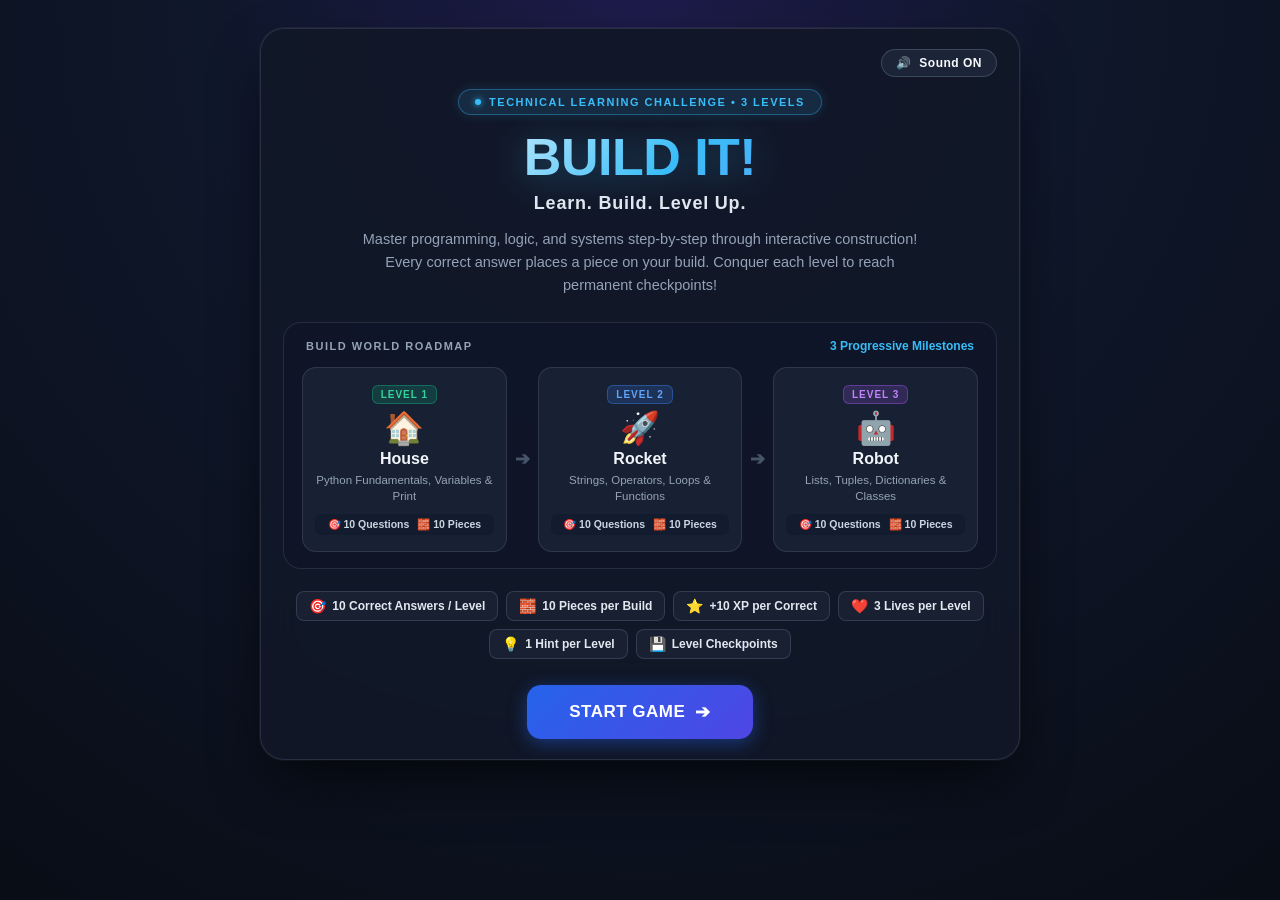
==== commit 8351b575: "Finalize V7 gameplay and achievement checkpoint" ====
--- a/index.html
+++ b/index.html
@@ -86,7 +86,7 @@
 
             <!-- Rules Summary Chips -->
             <div class="rules-summary">
-                <span class="rule-chip"><span class="chip-icon">🎯</span> 10 Questions / Level</span>
+                <span class="rule-chip"><span class="chip-icon">🎯</span> 10 Correct Answers / Level</span>
                 <span class="rule-chip"><span class="chip-icon">🧱</span> 10 Pieces per Build</span>
                 <span class="rule-chip"><span class="chip-icon">⭐</span> +10 XP per Correct</span>
                 <span class="rule-chip"><span class="chip-icon">❤️</span> 3 Lives per Level</span>
@@ -183,7 +183,7 @@
                     <div class="level-badge-wrap">
                         <span id="level-indicator" class="level-indicator level-1">LEVEL 1 — 🏠 HOUSE</span>
                     </div>
-                    <span id="question-progress" class="question-progress">Question 1 / 10</span>
+                    <span id="question-progress" class="question-progress">BUILD PROGRESS: 0 / 10</span>
                 </div>
 
                 <div class="stats-bar">
@@ -290,7 +290,7 @@
             <div id="question-card" class="question-card">
                 <div class="question-header">
                     <div class="question-meta-row">
-                        <span id="question-number" class="question-badge">Question 1 / 10</span>
+                        <span id="question-number" class="question-badge">BUILD PROGRESS: 0 / 10</span>
                         <span id="challenge-type-badge" class="challenge-type-badge type-mcq">🎯 CONCEPT</span>
                         <span id="difficulty-badge" class="difficulty-badge badge-easy">VERY EASY</span>
                     </div>
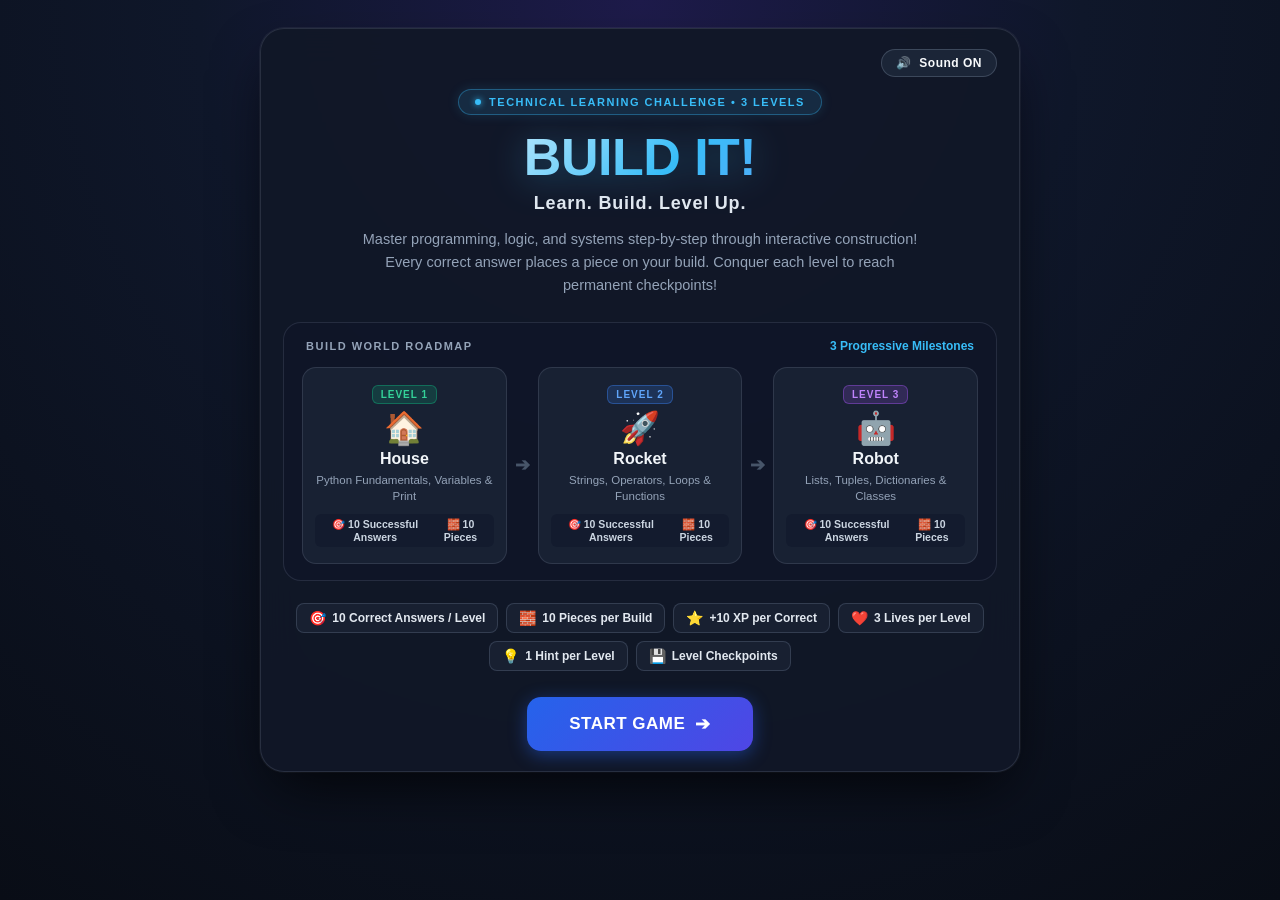
==== commit 701e51f6: "Polish final results and achievement progression" ====
--- a/index.html
+++ b/index.html
@@ -51,7 +51,7 @@
                         <h3>House</h3>
                         <p class="preview-topic">Python Fundamentals, Variables & Print</p>
                         <div class="preview-meta">
-                            <span>🎯 10 Questions</span>
+                            <span>🎯 10 Successful Answers</span>
                             <span>🧱 10 Pieces</span>
                         </div>
                     </div>
@@ -64,7 +64,7 @@
                         <h3>Rocket</h3>
                         <p class="preview-topic">Strings, Operators, Loops & Functions</p>
                         <div class="preview-meta">
-                            <span>🎯 10 Questions</span>
+                            <span>🎯 10 Successful Answers</span>
                             <span>🧱 10 Pieces</span>
                         </div>
                     </div>
@@ -77,7 +77,7 @@
                         <h3>Robot</h3>
                         <p class="preview-topic">Lists, Tuples, Dictionaries & Classes</p>
                         <div class="preview-meta">
-                            <span>🎯 10 Questions</span>
+                            <span>🎯 10 Successful Answers</span>
                             <span>🧱 10 Pieces</span>
                         </div>
                     </div>
@@ -216,8 +216,20 @@
                     <span id="build-progress" class="build-progress">🏠 0 / 10 (0%)</span>
                 </div>
 
-                <div class="progress-bar-track">
+                <div class="progress-bar-track" id="progress-bar-track" aria-label="10 piece build progression">
                     <div id="build-progress-bar" class="progress-bar-fill" style="width: 0%;"></div>
+                    <div id="progress-pips-track" class="progress-pips-track" aria-hidden="true">
+                        <span class="pip target" data-pip="0" title="Piece 1"></span>
+                        <span class="pip" data-pip="1" title="Piece 2"></span>
+                        <span class="pip" data-pip="2" title="Piece 3"></span>
+                        <span class="pip" data-pip="3" title="Piece 4"></span>
+                        <span class="pip" data-pip="4" title="Piece 5"></span>
+                        <span class="pip" data-pip="5" title="Piece 6"></span>
+                        <span class="pip" data-pip="6" title="Piece 7"></span>
+                        <span class="pip" data-pip="7" title="Piece 8"></span>
+                        <span class="pip" data-pip="8" title="Piece 9"></span>
+                        <span class="pip" data-pip="9" title="Piece 10"></span>
+                    </div>
                 </div>
 
                 <!-- Scene 1: House (10 pieces) -->
@@ -286,12 +298,56 @@
 
             </div>
 
+            <!-- Mission Briefing Card (Level Intro / Briefing) -->
+            <div id="mission-briefing-card" class="state-card mission-briefing-card" style="display: none;">
+                <div class="state-badge-wrap">
+                    <span class="briefing-badge">📋 MISSION BRIEFING</span>
+                </div>
+                <div class="briefing-level-chip" id="briefing-level-chip">LEVEL 1</div>
+                <h3 class="briefing-title" id="briefing-title">PYTHON FOUNDATIONS</h3>
+                <p class="briefing-desc" id="briefing-desc">Master fundamental syntax, variables, and print output to construct your first structure.</p>
+
+                <div class="briefing-grid">
+                    <div class="briefing-card-item">
+                        <span class="b-label">BUILD TARGET</span>
+                        <span class="b-val" id="briefing-build">🏠 HOUSE</span>
+                    </div>
+                    <div class="briefing-card-item">
+                        <span class="b-label">MISSION OBJECTIVE</span>
+                        <span class="b-val highlight">10 Successful Answers</span>
+                    </div>
+                    <div class="briefing-card-item">
+                        <span class="b-label">LIVES</span>
+                        <span class="b-val">❤️❤️❤️ 3 Lives</span>
+                    </div>
+                    <div class="briefing-card-item">
+                        <span class="b-label">HINT</span>
+                        <span class="b-val">💡 1 Clue Available</span>
+                    </div>
+                    <div class="briefing-card-item full-width">
+                        <span class="b-label">CHALLENGE TYPES ENCOUNTERED</span>
+                        <div class="briefing-chips-row" id="briefing-chips-row">
+                            <span class="b-chip chip-mcq">🎯 MCQ</span>
+                            <span class="b-chip chip-output">⚡ OUTPUT</span>
+                            <span class="b-chip chip-code">💻 CODE-CHOICE</span>
+                            <span class="b-chip chip-bug">🔍 BUG</span>
+                        </div>
+                    </div>
+                </div>
+
+                <div class="briefing-action-row">
+                    <button id="briefing-start-btn" class="btn-action primary-btn briefing-start-btn" type="button">
+                        START LEVEL ➔
+                    </button>
+                </div>
+            </div>
+
             <!-- Question Card (Main Visual Focus) -->
             <div id="question-card" class="question-card">
                 <div class="question-header">
                     <div class="question-meta-row">
-                        <span id="question-number" class="question-badge">BUILD PROGRESS: 0 / 10</span>
-                        <span id="challenge-type-badge" class="challenge-type-badge type-mcq">🎯 CONCEPT</span>
+                        <span id="question-number" class="question-badge">🎯 PIECE 1 OF 10</span>
+                        <span id="challenge-type-badge" class="challenge-type-badge type-mcq">🎯 MCQ</span>
                         <span id="difficulty-badge" class="difficulty-badge badge-easy">VERY EASY</span>
                     </div>
                 </div>
@@ -360,8 +416,14 @@
                 <div id="build-complete-badge" class="complete-subtitle">BUILD COMPLETED!</div>
                 <p id="level-complete-message">You completed all questions in this level.</p>
                 <div id="build-complete-stats" class="final-stats"></div>
+                <div id="level-challenge-stats" class="level-challenge-stats"></div>
                 <div id="build-unlock-banner" class="unlock-banner"></div>
-                <button id="next-level-button" class="btn-action primary-btn next-level-btn">CONTINUE TO NEXT LEVEL ➔</button>
+                <div class="level-action-row">
+                    <button id="review-mistakes-level-btn" class="btn-action secondary-btn review-btn" type="button">
+                        🔍 REVIEW MISTAKES (<span id="level-mistakes-badge">0</span>)
+                    </button>
+                    <button id="next-level-button" class="btn-action primary-btn next-level-btn">CONTINUE TO NEXT LEVEL ➔</button>
+                </div>
             </div>
 
             <!-- Final Game Complete Card (All 3 Levels Done) -->
@@ -375,13 +437,34 @@
                 <p id="game-complete-summary">
                     Incredible achievement! You conquered all 3 levels, solved engineering challenges, and successfully built the House, Rocket, and Robot!
                 </p>
+
+                <!-- Performance Grade Banner -->
+                <div id="final-grade-box" class="final-grade-box"></div>
+
                 <div id="completed-builds-showcase" class="completed-builds-showcase">
                     <!-- Dynamic showcase cards generated from BUILDS in script.js -->
                 </div>
+
+                <!-- Detailed Performance Report -->
                 <div id="final-stats" class="final-stats"></div>
+
+                <!-- Challenge Type Breakdown -->
+                <div id="final-challenge-stats" class="final-challenge-stats"></div>
+
+                <!-- Personal Records Section -->
+                <div id="final-personal-records" class="final-personal-records"></div>
+
+                <!-- Achievements Showcase -->
                 <div id="final-achievements-showcase" class="final-achievements-showcase"></div>
+
+                <!-- Victory Actions Row -->
                 <div class="victory-actions">
-                    <button id="play-again-button" class="btn-action primary-btn play-again-btn">PLAY AGAIN (START FROM LEVEL 1) ↺</button>
+                    <button id="review-mistakes-final-btn" class="btn-action secondary-btn review-btn" type="button">
+                        🔍 REVIEW MISTAKES (<span id="final-mistakes-badge">0</span>)
+                    </button>
+                    <button id="play-again-button" class="btn-action primary-btn play-again-btn">
+                        PLAY AGAIN (START FROM LEVEL 1) ↺
+                    </button>
                 </div>
             </div>
 
@@ -401,6 +484,32 @@
 
     </div>
 
+    <!-- Mistake Review Modal (Learning & Review Feature) -->
+    <div id="mistake-review-modal" class="modal-overlay" style="display: none;" role="dialog" aria-modal="true" aria-labelledby="mistake-review-title">
+        <div class="modal-card review-modal-card">
+            <div class="modal-header">
+                <div class="modal-title-group">
+                    <span class="modal-badge">📖 LEARNING & REVIEW</span>
+                    <h3 id="mistake-review-title" class="modal-title">MISTAKE REVIEW</h3>
+                </div>
+                <button id="close-review-btn" class="modal-close-btn" type="button" aria-label="Close Review">✕</button>
+            </div>
+
+            <div id="review-content" class="review-content">
+                <!-- Dynamically populated -->
+            </div>
+
+            <div id="review-nav-bar" class="review-nav-bar">
+                <button id="prev-mistake-btn" class="btn-action secondary-btn nav-btn" type="button">← PREVIOUS</button>
+                <span id="mistake-counter-text" class="mistake-counter-text">1 of 1</span>
+                <button id="next-mistake-btn" class="btn-action secondary-btn nav-btn" type="button">NEXT →</button>
+            </div>
+        </div>
+    </div>
+
+    <!-- Celebration Confetti Canvas -->
+    <canvas id="confetti-canvas" class="confetti-canvas" style="display: none;"></canvas>
+
     <script src="script.js"></script>
 
 </body>
--- a/style.css
+++ b/style.css
@@ -505,6 +505,13 @@
     box-shadow: 0 0 28px rgba(56, 189, 248, 0.25),
                 0 12px 36px -8px rgba(0, 0, 0, 0.6);
     transform: scale(1.01);
+    cursor: pointer;
+}
+
+.map-node-card.state-current:hover {
+    transform: translateY(-2px) scale(1.015);
+    box-shadow: 0 0 34px rgba(56, 189, 248, 0.35),
+                0 16px 40px -8px rgba(0, 0, 0, 0.7);
 }
 
 /* LOCKED STATE */
@@ -513,6 +520,7 @@
     border-color: rgba(71, 85, 105, 0.22);
     opacity: 0.65;
     filter: grayscale(20%);
+    cursor: not-allowed;
 }
 
 .map-node-card.state-locked:hover {
@@ -933,6 +941,7 @@
 }
 
 .question-progress {
+    display: none;
     font-size: 13px;
     font-weight: 700;
     color: #cbd5e1;
@@ -1088,21 +1097,67 @@
 }
 
 .progress-bar-track {
+    position: relative;
     width: 100%;
-    height: 7px;
-    background: rgba(30, 41, 59, 0.85);
+    height: 14px;
+    background: rgba(15, 23, 42, 0.9);
     border-radius: 9999px;
+    margin-bottom: 14px;
+    border: 1px solid rgba(148, 163, 184, 0.22);
     overflow: hidden;
-    margin-bottom: 14px;
-    border: 1px solid rgba(148, 163, 184, 0.15);
+    box-shadow: inset 0 2px 4px rgba(0, 0, 0, 0.5);
 }
 
 .progress-bar-fill {
+    position: absolute;
+    top: 0;
+    left: 0;
     height: 100%;
     background: linear-gradient(90deg, #38bdf8 0%, #6366f1 50%, #10b981 100%);
     border-radius: 9999px;
-    transition: width 0.4s cubic-bezier(0.34, 1.56, 0.64, 1);
-    box-shadow: 0 0 10px rgba(56, 189, 248, 0.5);
+    transition: width 0.35s cubic-bezier(0.34, 1.56, 0.64, 1);
+    box-shadow: 0 0 12px rgba(56, 189, 248, 0.5);
+    z-index: 1;
+}
+
+.progress-pips-track {
+    position: absolute;
+    top: 0;
+    left: 0;
+    width: 100%;
+    height: 100%;
+    display: flex;
+    justify-content: space-between;
+    align-items: center;
+    padding: 0 4px;
+    box-sizing: border-box;
+    z-index: 2;
+    pointer-events: none;
+}
+
+.progress-pips-track .pip {
+    flex: 1;
+    height: 6px;
+    margin: 0 2px;
+    background: rgba(255, 255, 255, 0.18);
+    border-radius: 3px;
+    transition: all 0.3s cubic-bezier(0.16, 1, 0.3, 1);
+}
+
+.progress-pips-track .pip.filled {
+    background: #ffffff;
+    box-shadow: 0 0 6px rgba(255, 255, 255, 0.9);
+}
+
+.progress-pips-track .pip.target {
+    background: rgba(56, 189, 248, 0.85);
+    box-shadow: 0 0 8px rgba(56, 189, 248, 0.95);
+    animation: pipPulse 1.2s infinite ease-in-out;
+}
+
+@keyframes pipPulse {
+    0%, 100% { opacity: 0.55; transform: scaleY(1); }
+    50% { opacity: 1; transform: scaleY(1.35); }
 }
 
 .build-scene {
@@ -2028,16 +2083,30 @@
     display: inline-flex;
     align-items: center;
     justify-content: center;
-    width: 28px;
-    height: 28px;
-    min-width: 28px;
+    gap: 5px;
+    padding: 3px 8px;
+    min-height: 28px;
     border-radius: 8px;
-    background: rgba(15, 23, 42, 0.7);
+    background: rgba(15, 23, 42, 0.75);
     border: 1.5px solid rgba(148, 163, 184, 0.25);
     color: #94a3b8;
     font-size: 13px;
     font-weight: 800;
     transition: all 0.2s ease;
+    flex-shrink: 0;
+}
+
+.keycap-num {
+    font-size: 10.5px;
+    color: #64748b;
+    font-weight: 700;
+    letter-spacing: -0.2px;
+}
+
+.keycap-letter {
+    font-size: 13px;
+    font-weight: 800;
+    color: #38bdf8;
 }
 
 .ans-text {
@@ -2076,14 +2145,41 @@
     color: #38bdf8;
 }
 
-.answer-btn:focus-visible {
-    outline: 2px solid #38bdf8;
-    outline-offset: 2px;
-}
-
-.answer-btn:disabled {
+.answer-btn:hover:not(:disabled) .keycap-num {
+    color: #94a3b8;
+}
+
+/* PHASE 1 & 2: Focus Visible and Button Disabled States */
+button:focus-visible,
+.answer-btn:focus-visible,
+.map-node-card:focus-visible,
+.modal-close-btn:focus-visible,
+.sound-toggle-btn:focus-visible,
+.hint-button:focus-visible {
+    outline: 2px solid #38bdf8 !important;
+    outline-offset: 3px !important;
+    box-shadow: 0 0 14px rgba(56, 189, 248, 0.5) !important;
+}
+
+.btn-action:disabled,
+.primary-btn:disabled,
+.secondary-btn:disabled,
+.nav-btn:disabled,
+.hint-button:disabled,
+.open-map-btn:disabled {
+    opacity: 0.42 !important;
+    cursor: not-allowed !important;
+    pointer-events: none !important;
+    transform: none !important;
+    box-shadow: none !important;
+    filter: grayscale(40%) !important;
+}
+
+.answer-btn:disabled:not(.btn-correct):not(.btn-wrong) {
     cursor: not-allowed;
-    opacity: 0.9;
+    opacity: 0.65;
+    pointer-events: none;
+    transform: none !important;
 }
 
 /* Answer feedback state styling */
@@ -3122,7 +3218,7 @@
 }
 
 .achievement-card.locked {
-    opacity: 0.6;
+    opacity: 0.88;
 }
 
 .ach-icon-wrap {
@@ -3281,13 +3377,13 @@
     flex-wrap: wrap;
 }
 
-/* Achievement Rarity Badges (V6.3) */
+/* Achievement Rarity Badges (V8 Mastery) */
 .ach-rarity-badge {
     font-size: 8.5px;
     font-weight: 800;
-    padding: 1px 6px;
+    padding: 1px 7px;
     border-radius: 4px;
-    letter-spacing: 0.6px;
+    letter-spacing: 0.7px;
     text-transform: uppercase;
     display: inline-flex;
     align-items: center;
@@ -3295,56 +3391,132 @@
 }
 
 .ach-rarity-badge.rarity-common {
-    background: rgba(148, 163, 184, 0.14);
-    color: #94a3b8;
-    border: 1px solid rgba(148, 163, 184, 0.28);
+    background: rgba(148, 163, 184, 0.16);
+    color: #cbd5e1;
+    border: 1px solid rgba(148, 163, 184, 0.35);
 }
 
 .ach-rarity-badge.rarity-uncommon {
-    background: rgba(56, 189, 248, 0.15);
+    background: rgba(16, 185, 129, 0.16);
+    color: #34d399;
+    border: 1px solid rgba(16, 185, 129, 0.45);
+}
+
+.ach-rarity-badge.rarity-rare {
+    background: rgba(56, 189, 248, 0.18);
     color: #38bdf8;
-    border: 1px solid rgba(56, 189, 248, 0.35);
-}
-
-.ach-rarity-badge.rarity-rare {
-    background: rgba(168, 85, 247, 0.18);
+    border: 1px solid rgba(56, 189, 248, 0.45);
+    box-shadow: 0 0 8px rgba(56, 189, 248, 0.2);
+}
+
+.ach-rarity-badge.rarity-epic {
+    background: rgba(168, 85, 247, 0.2);
     color: #c084fc;
-    border: 1px solid rgba(168, 85, 247, 0.45);
-    box-shadow: 0 0 8px rgba(168, 85, 247, 0.2);
+    border: 1px solid rgba(168, 85, 247, 0.55);
+    box-shadow: 0 0 10px rgba(168, 85, 247, 0.25);
+    font-weight: 900;
 }
 
 .ach-rarity-badge.rarity-legendary {
-    background: linear-gradient(135deg, rgba(245, 158, 11, 0.25), rgba(234, 179, 8, 0.15));
+    background: linear-gradient(135deg, rgba(245, 158, 11, 0.3), rgba(234, 179, 8, 0.2));
     color: #fde047;
-    border: 1px solid rgba(245, 158, 11, 0.6);
-    box-shadow: 0 0 10px rgba(245, 158, 11, 0.3);
+    border: 1px solid rgba(245, 158, 11, 0.75);
+    box-shadow: 0 0 14px rgba(245, 158, 11, 0.4);
     font-weight: 900;
 }
 
-/* Card Rarity Styling Accents */
+/* Card Rarity Base Borders (Locked and Unlocked) */
+.achievement-card.rarity-common {
+    border-color: rgba(148, 163, 184, 0.2);
+}
+
+.achievement-card.rarity-uncommon {
+    border-color: rgba(16, 185, 129, 0.25);
+}
+
 .achievement-card.rarity-rare {
-    border-color: rgba(168, 85, 247, 0.25);
+    border-color: rgba(56, 189, 248, 0.28);
+}
+
+.achievement-card.rarity-epic {
+    border-color: rgba(168, 85, 247, 0.35);
+}
+
+.achievement-card.rarity-legendary {
+    border-color: rgba(245, 158, 11, 0.45);
+    background: linear-gradient(135deg, rgba(30, 41, 59, 0.65), rgba(245, 158, 11, 0.05));
+}
+
+/* Unlocked Vibrant State for each Rarity */
+.achievement-card.rarity-common.unlocked {
+    border-color: rgba(148, 163, 184, 0.55);
+    box-shadow: 0 0 12px rgba(148, 163, 184, 0.15);
+    background: rgba(30, 41, 59, 0.85);
+}
+
+.achievement-card.rarity-uncommon.unlocked {
+    border-color: rgba(16, 185, 129, 0.6);
+    box-shadow: 0 0 14px rgba(16, 185, 129, 0.22);
+    background: rgba(16, 185, 129, 0.08);
 }
 
 .achievement-card.rarity-rare.unlocked {
-    border-color: rgba(168, 85, 247, 0.55);
-    box-shadow: 0 0 14px rgba(168, 85, 247, 0.2);
-}
-
-.achievement-card.rarity-legendary {
-    border-color: rgba(245, 158, 11, 0.35);
+    border-color: rgba(56, 189, 248, 0.65);
+    box-shadow: 0 0 16px rgba(56, 189, 248, 0.25);
+    background: rgba(56, 189, 248, 0.08);
+}
+
+.achievement-card.rarity-epic.unlocked {
+    border-color: rgba(168, 85, 247, 0.7);
+    box-shadow: 0 0 20px rgba(168, 85, 247, 0.3);
+    background: rgba(168, 85, 247, 0.09);
 }
 
 .achievement-card.rarity-legendary.unlocked {
-    border-color: rgba(245, 158, 11, 0.65);
-    box-shadow: 0 0 18px rgba(245, 158, 11, 0.28);
-    background: linear-gradient(135deg, rgba(30, 41, 59, 0.7), rgba(245, 158, 11, 0.08));
+    border-color: rgba(245, 158, 11, 0.85);
+    box-shadow: 0 0 24px rgba(245, 158, 11, 0.4);
+    background: linear-gradient(135deg, rgba(30, 41, 59, 0.85), rgba(245, 158, 11, 0.16));
+    animation: legendaryPulse 3s ease-in-out infinite;
+}
+
+@keyframes legendaryPulse {
+    0%, 100% {
+        box-shadow: 0 0 20px rgba(245, 158, 11, 0.35);
+    }
+    50% {
+        box-shadow: 0 0 28px rgba(245, 158, 11, 0.6);
+    }
+}
+
+/* Challenge Master Checklist Pills */
+.ach-challenge-grid {
+    display: flex;
+    flex-wrap: wrap;
+    gap: 4px;
+    margin-top: 5px;
+    margin-bottom: 2px;
+}
+
+.ach-type-pill {
+    font-size: 9.5px;
+    font-weight: 700;
+    padding: 2px 6px;
+    border-radius: 4px;
+    background: rgba(148, 163, 184, 0.1);
+    border: 1px solid rgba(148, 163, 184, 0.2);
+    color: var(--text-muted);
+}
+
+.ach-type-pill.is-done {
+    background: rgba(16, 185, 129, 0.16);
+    border-color: rgba(16, 185, 129, 0.45);
+    color: #34d399;
 }
 
 .achievement-card.locked.secret {
-    background: rgba(15, 23, 42, 0.45);
+    background: rgba(15, 23, 42, 0.55);
     border-style: dashed;
-    border-color: rgba(245, 158, 11, 0.35);
+    border-color: rgba(245, 158, 11, 0.45);
 }
 
 .effect-last-spark .builder-stage {
@@ -3524,6 +3696,768 @@
     box-shadow: 0 0 25px rgba(56, 189, 248, 0.5);
 }
 
+/* ==================================================
+   V9 PLAYER EXPERIENCE & REPLAYABILITY STYLES
+   ================================================== */
+
+/* Section Titles for Reports & Breakdowns */
+.report-section-title {
+    font-size: 0.82rem;
+    font-weight: 700;
+    letter-spacing: 0.08em;
+    color: #94a3b8;
+    text-transform: uppercase;
+    margin: 20px 0 10px 0;
+    display: flex;
+    align-items: center;
+    gap: 8px;
+}
+
+/* Expanded Grid for Performance Stats Cards */
+.report-stats-grid {
+    display: grid;
+    grid-template-columns: repeat(auto-fit, minmax(130px, 1fr));
+    gap: 10px;
+    margin-bottom: 16px;
+}
+
+.report-stats-grid .mini-stat-card {
+    background: rgba(15, 23, 42, 0.7);
+    border: 1px solid rgba(51, 65, 85, 0.7);
+    border-radius: 12px;
+    padding: 10px 12px;
+    display: flex;
+    flex-direction: column;
+    gap: 4px;
+    transition: transform 0.2s ease, border-color 0.2s ease;
+}
+
+.report-stats-grid .mini-stat-card:hover {
+    transform: translateY(-2px);
+    border-color: rgba(56, 189, 248, 0.4);
+}
+
+.report-stats-grid .mini-stat-card .m-val.highlight {
+    color: #38bdf8;
+    font-weight: 800;
+    text-shadow: 0 0 10px rgba(56, 189, 248, 0.4);
+}
+
+/* Challenge Type Breakdown Grid */
+.challenge-breakdown-grid {
+    display: grid;
+    grid-template-columns: repeat(auto-fit, minmax(140px, 1fr));
+    gap: 12px;
+    margin-bottom: 18px;
+}
+
+.challenge-stat-card {
+    background: rgba(30, 41, 59, 0.65);
+    border: 1px solid rgba(51, 65, 85, 0.8);
+    border-radius: 12px;
+    padding: 12px;
+    display: flex;
+    flex-direction: column;
+    align-items: center;
+    text-align: center;
+    gap: 6px;
+    transition: transform 0.2s ease, border-color 0.2s ease;
+}
+
+.challenge-stat-card:hover {
+    border-color: rgba(56, 189, 248, 0.5);
+    transform: translateY(-2px);
+}
+
+.challenge-stat-card .c-stat-type {
+    font-size: 0.78rem;
+    font-weight: 700;
+    color: #cbd5e1;
+    letter-spacing: 0.04em;
+}
+
+.challenge-stat-card .c-stat-progress {
+    font-size: 0.85rem;
+    color: #94a3b8;
+}
+
+.challenge-stat-card .c-stat-progress strong {
+    color: #f8fafc;
+}
+
+.challenge-stat-card .c-stat-pct {
+    font-size: 1.15rem;
+    font-weight: 800;
+    color: #38bdf8;
+    text-shadow: 0 0 8px rgba(56, 189, 248, 0.35);
+}
+
+/* Level & Victory Action Button Rows */
+.level-action-row,
+.victory-actions {
+    display: flex;
+    flex-wrap: wrap;
+    gap: 12px;
+    margin-top: 20px;
+    justify-content: center;
+}
+
+.level-action-row .btn-action,
+.victory-actions .btn-action {
+    flex: 1 1 200px;
+    max-width: 320px;
+}
+
+.review-btn {
+    background: rgba(30, 41, 59, 0.85);
+    border: 1.5px solid rgba(56, 189, 248, 0.4);
+    color: #f1f5f9;
+    font-weight: 600;
+    box-shadow: 0 4px 14px rgba(0, 0, 0, 0.25);
+    transition: all 0.2s ease;
+}
+
+.review-btn:hover {
+    background: rgba(56, 189, 248, 0.15);
+    border-color: #38bdf8;
+    color: #ffffff;
+    box-shadow: 0 6px 20px rgba(56, 189, 248, 0.3);
+    transform: translateY(-2px);
+}
+
+/* ==================================================
+   FEATURE 4: MISSION BRIEFING CARD
+   ================================================== */
+
+.mission-briefing-card {
+    text-align: center;
+    padding: 28px 24px;
+    background: linear-gradient(180deg, rgba(15, 23, 42, 0.95) 0%, rgba(30, 41, 59, 0.92) 100%);
+    border: 2px solid rgba(56, 189, 248, 0.4);
+    border-radius: 20px;
+    box-shadow: 0 12px 36px rgba(0, 0, 0, 0.5), 0 0 30px rgba(56, 189, 248, 0.15);
+    animation: fadeIn 0.35s ease-out;
+    margin-bottom: 20px;
+}
+
+.briefing-badge {
+    background: rgba(56, 189, 248, 0.15);
+    border: 1px solid rgba(56, 189, 248, 0.5);
+    color: #38bdf8;
+    font-size: 0.75rem;
+    font-weight: 700;
+    letter-spacing: 0.08em;
+    padding: 4px 12px;
+    border-radius: 999px;
+    display: inline-block;
+    margin-bottom: 10px;
+}
+
+.briefing-level-chip {
+    font-size: 0.85rem;
+    font-weight: 800;
+    letter-spacing: 0.1em;
+    color: #94a3b8;
+    margin-bottom: 4px;
+}
+
+.briefing-title {
+    font-size: 1.6rem;
+    font-weight: 800;
+    color: #f8fafc;
+    letter-spacing: 0.02em;
+    margin: 0 0 8px 0;
+    text-shadow: 0 0 12px rgba(56, 189, 248, 0.25);
+}
+
+.briefing-desc {
+    color: #94a3b8;
+    font-size: 0.92rem;
+    max-width: 520px;
+    margin: 0 auto 20px auto;
+    line-height: 1.5;
+}
+
+.briefing-grid {
+    display: grid;
+    grid-template-columns: repeat(2, 1fr);
+    gap: 12px;
+    max-width: 540px;
+    margin: 0 auto 24px auto;
+    text-align: left;
+}
+
+.briefing-card-item {
+    background: rgba(15, 23, 42, 0.65);
+    border: 1px solid rgba(51, 65, 85, 0.7);
+    border-radius: 12px;
+    padding: 12px 14px;
+    display: flex;
+    flex-direction: column;
+    gap: 4px;
+}
+
+.briefing-card-item.full-width {
+    grid-column: 1 / -1;
+}
+
+.briefing-card-item .b-label {
+    font-size: 0.7rem;
+    font-weight: 700;
+    letter-spacing: 0.08em;
+    color: #64748b;
+    text-transform: uppercase;
+}
+
+.briefing-card-item .b-val {
+    font-size: 1rem;
+    font-weight: 700;
+    color: #f1f5f9;
+}
+
+.briefing-card-item .b-val.highlight {
+    color: #38bdf8;
+    text-shadow: 0 0 8px rgba(56, 189, 248, 0.3);
+}
+
+.briefing-chips-row {
+    display: flex;
+    flex-wrap: wrap;
+    gap: 8px;
+    margin-top: 6px;
+}
+
+.b-chip {
+    font-size: 0.75rem;
+    font-weight: 700;
+    padding: 4px 10px;
+    border-radius: 8px;
+    background: rgba(30, 41, 59, 0.8);
+    border: 1px solid rgba(71, 85, 105, 0.6);
+    color: #cbd5e1;
+}
+
+.b-chip.chip-mcq { border-color: rgba(56, 189, 248, 0.5); color: #38bdf8; }
+.b-chip.chip-output { border-color: rgba(245, 158, 11, 0.5); color: #fbbf24; }
+.b-chip.chip-code { border-color: rgba(168, 85, 247, 0.5); color: #c084fc; }
+.b-chip.chip-bug { border-color: rgba(239, 68, 68, 0.5); color: #f87171; }
+
+.briefing-action-row {
+    display: flex;
+    justify-content: center;
+}
+
+.briefing-start-btn {
+    min-width: 220px;
+    padding: 14px 28px;
+    font-size: 1rem;
+    font-weight: 700;
+    letter-spacing: 0.05em;
+}
+
+/* ==================================================
+   FEATURE 5: PERFORMANCE GRADE BOX
+   ================================================== */
+
+.final-grade-box {
+    margin: 18px 0;
+}
+
+.grade-banner {
+    display: flex;
+    align-items: center;
+    gap: 18px;
+    padding: 16px 20px;
+    border-radius: 16px;
+    background: rgba(15, 23, 42, 0.85);
+    border: 2px solid rgba(56, 189, 248, 0.4);
+    box-shadow: 0 8px 24px rgba(0, 0, 0, 0.35);
+    text-align: left;
+}
+
+.grade-banner.grade-s {
+    border-color: #38bdf8;
+    background: linear-gradient(135deg, rgba(56, 189, 248, 0.15) 0%, rgba(15, 23, 42, 0.9) 100%);
+    box-shadow: 0 0 25px rgba(56, 189, 248, 0.35);
+}
+
+.grade-banner.grade-a {
+    border-color: #10b981;
+    background: linear-gradient(135deg, rgba(16, 185, 129, 0.15) 0%, rgba(15, 23, 42, 0.9) 100%);
+    box-shadow: 0 0 22px rgba(16, 185, 129, 0.3);
+}
+
+.grade-banner.grade-b {
+    border-color: #3b82f6;
+    background: linear-gradient(135deg, rgba(59, 130, 246, 0.15) 0%, rgba(15, 23, 42, 0.9) 100%);
+    box-shadow: 0 0 20px rgba(59, 130, 246, 0.25);
+}
+
+.grade-banner.grade-c {
+    border-color: #f59e0b;
+    background: linear-gradient(135deg, rgba(245, 158, 11, 0.15) 0%, rgba(15, 23, 42, 0.9) 100%);
+    box-shadow: 0 0 20px rgba(245, 158, 11, 0.25);
+}
+
+.grade-badge-circle {
+    width: 64px;
+    height: 64px;
+    min-width: 64px;
+    border-radius: 50%;
+    display: flex;
+    align-items: center;
+    justify-content: center;
+    font-size: 2rem;
+    font-weight: 900;
+    box-shadow: 0 4px 16px rgba(0, 0, 0, 0.4);
+}
+
+.grade-s .grade-badge-circle {
+    background: linear-gradient(135deg, #38bdf8 0%, #0284c7 100%);
+    color: #ffffff;
+    box-shadow: 0 0 20px rgba(56, 189, 248, 0.6);
+}
+
+.grade-a .grade-badge-circle {
+    background: linear-gradient(135deg, #10b981 0%, #047857 100%);
+    color: #ffffff;
+    box-shadow: 0 0 18px rgba(16, 185, 129, 0.5);
+}
+
+.grade-b .grade-badge-circle {
+    background: linear-gradient(135deg, #3b82f6 0%, #1d4ed8 100%);
+    color: #ffffff;
+    box-shadow: 0 0 18px rgba(59, 130, 246, 0.5);
+}
+
+.grade-c .grade-badge-circle {
+    background: linear-gradient(135deg, #f59e0b 0%, #b45309 100%);
+    color: #ffffff;
+    box-shadow: 0 0 18px rgba(245, 158, 11, 0.5);
+}
+
+.grade-content {
+    flex: 1;
+}
+
+.grade-badge-title {
+    font-size: 0.95rem;
+    font-weight: 800;
+    color: #f8fafc;
+    letter-spacing: 0.04em;
+    display: block;
+    margin-bottom: 4px;
+}
+
+.grade-badge-desc {
+    font-size: 0.85rem;
+    color: #94a3b8;
+    margin: 0 0 8px 0;
+    line-height: 1.4;
+}
+
+.grade-criteria-details {
+    font-size: 0.78rem;
+    color: #cbd5e1;
+    display: flex;
+    flex-wrap: wrap;
+    gap: 8px;
+    align-items: center;
+}
+
+.grade-criteria-details strong {
+    color: #ffffff;
+}
+
+/* ==================================================
+   FEATURE 3: PERSONAL RECORDS SECTION
+   ================================================== */
+
+.records-grid {
+    display: grid;
+    grid-template-columns: repeat(auto-fit, minmax(140px, 1fr));
+    gap: 10px;
+    margin-bottom: 18px;
+}
+
+.record-card {
+    background: rgba(15, 23, 42, 0.75);
+    border: 1px solid rgba(51, 65, 85, 0.75);
+    border-radius: 12px;
+    padding: 12px 10px;
+    text-align: center;
+    position: relative;
+    display: flex;
+    flex-direction: column;
+    justify-content: center;
+    gap: 4px;
+    transition: transform 0.2s ease, border-color 0.2s ease;
+}
+
+.record-card:hover {
+    border-color: rgba(245, 158, 11, 0.5);
+    transform: translateY(-2px);
+}
+
+.record-card .r-label {
+    font-size: 0.7rem;
+    font-weight: 700;
+    color: #94a3b8;
+    letter-spacing: 0.05em;
+    text-transform: uppercase;
+}
+
+.record-card .r-val {
+    font-size: 1.05rem;
+    font-weight: 800;
+    color: #f8fafc;
+}
+
+.record-new-tag {
+    position: absolute;
+    top: -8px;
+    right: 6px;
+    background: linear-gradient(135deg, #f59e0b 0%, #d97706 100%);
+    color: #ffffff;
+    font-size: 0.62rem;
+    font-weight: 800;
+    letter-spacing: 0.04em;
+    padding: 2px 6px;
+    border-radius: 6px;
+    box-shadow: 0 2px 8px rgba(245, 158, 11, 0.5);
+    animation: bouncePop 0.4s cubic-bezier(0.175, 0.885, 0.32, 1.275);
+}
+
+@keyframes bouncePop {
+    0% { transform: scale(0.6); opacity: 0; }
+    100% { transform: scale(1); opacity: 1; }
+}
+
+/* ==================================================
+   FEATURE 2: MISTAKE REVIEW MODAL
+   ================================================== */
+
+.modal-overlay {
+    position: fixed;
+    top: 0;
+    left: 0;
+    width: 100vw;
+    height: 100vh;
+    background: rgba(3, 7, 18, 0.82);
+    backdrop-filter: blur(8px);
+    z-index: 9999;
+    display: flex;
+    align-items: center;
+    justify-content: center;
+    padding: 16px;
+    box-sizing: border-box;
+    animation: fadeIn 0.25s ease-out;
+}
+
+.review-modal-card {
+    background: linear-gradient(180deg, #0f172a 0%, #1e293b 100%);
+    border: 2px solid rgba(56, 189, 248, 0.45);
+    border-radius: 20px;
+    max-width: 680px;
+    width: 100%;
+    max-height: 90vh;
+    display: flex;
+    flex-direction: column;
+    box-shadow: 0 24px 60px rgba(0, 0, 0, 0.6), 0 0 35px rgba(56, 189, 248, 0.2);
+    overflow: hidden;
+}
+
+.modal-header {
+    display: flex;
+    justify-content: space-between;
+    align-items: center;
+    padding: 18px 24px;
+    border-bottom: 1px solid rgba(51, 65, 85, 0.6);
+    background: rgba(15, 23, 42, 0.8);
+}
+
+.modal-badge {
+    font-size: 0.72rem;
+    font-weight: 700;
+    color: #38bdf8;
+    letter-spacing: 0.08em;
+    display: block;
+    margin-bottom: 2px;
+}
+
+.modal-title {
+    font-size: 1.15rem;
+    font-weight: 800;
+    color: #f8fafc;
+    letter-spacing: 0.04em;
+    margin: 0;
+}
+
+.modal-close-btn {
+    background: rgba(51, 65, 85, 0.4);
+    border: 1px solid rgba(71, 85, 105, 0.6);
+    color: #cbd5e1;
+    font-size: 1.1rem;
+    width: 36px;
+    height: 36px;
+    border-radius: 10px;
+    display: flex;
+    align-items: center;
+    justify-content: center;
+    cursor: pointer;
+    transition: all 0.2s ease;
+}
+
+.modal-close-btn:hover {
+    background: rgba(239, 68, 68, 0.2);
+    border-color: #ef4444;
+    color: #ef4444;
+    transform: rotate(90deg);
+}
+
+.review-content {
+    padding: 24px;
+    overflow-y: auto;
+    flex: 1;
+}
+
+/* Empty State */
+.review-empty-state {
+    text-align: center;
+    padding: 40px 20px;
+}
+
+.review-empty-state .empty-icon {
+    font-size: 3.5rem;
+    margin-bottom: 14px;
+}
+
+.review-empty-state .empty-title {
+    font-size: 1.3rem;
+    font-weight: 800;
+    color: #f8fafc;
+    margin: 0 0 8px 0;
+}
+
+.review-empty-state .empty-desc {
+    color: #94a3b8;
+    font-size: 0.95rem;
+    max-width: 440px;
+    margin: 0 auto;
+    line-height: 1.5;
+}
+
+/* Review Item Display */
+.review-item-card {
+    display: flex;
+    flex-direction: column;
+    gap: 16px;
+}
+
+.review-meta-bar {
+    display: flex;
+    justify-content: space-between;
+    align-items: center;
+    flex-wrap: wrap;
+    gap: 8px;
+}
+
+.review-type-chip {
+    font-size: 0.72rem;
+    font-weight: 700;
+    letter-spacing: 0.05em;
+    padding: 4px 10px;
+    border-radius: 6px;
+    background: rgba(56, 189, 248, 0.15);
+    border: 1px solid rgba(56, 189, 248, 0.4);
+    color: #38bdf8;
+}
+
+.review-level-chip {
+    font-size: 0.75rem;
+    font-weight: 700;
+    color: #94a3b8;
+}
+
+.review-question-text {
+    font-size: 1.05rem;
+    font-weight: 700;
+    color: #f1f5f9;
+    line-height: 1.45;
+}
+
+.review-code-box {
+    margin-top: 4px;
+    margin-bottom: 6px;
+}
+
+.review-answers-grid {
+    display: grid;
+    grid-template-columns: repeat(auto-fit, minmax(240px, 1fr));
+    gap: 12px;
+}
+
+.review-answer-box {
+    border-radius: 12px;
+    padding: 14px;
+    display: flex;
+    flex-direction: column;
+    gap: 6px;
+}
+
+.review-answer-box.your-answer {
+    background: rgba(45, 15, 20, 0.85);
+    border: 1.5px solid rgba(239, 68, 68, 0.5);
+}
+
+.review-answer-box.your-answer .ans-label {
+    font-size: 0.72rem;
+    font-weight: 800;
+    color: #ef4444;
+    letter-spacing: 0.05em;
+}
+
+.review-answer-box.your-answer .ans-text {
+    font-size: 0.95rem;
+    font-weight: 600;
+    color: #fca5a5;
+    word-break: break-word;
+}
+
+.review-answer-box.correct-answer {
+    background: rgba(6, 44, 34, 0.85);
+    border: 1.5px solid rgba(16, 185, 129, 0.5);
+}
+
+.review-answer-box.correct-answer .ans-label {
+    font-size: 0.72rem;
+    font-weight: 800;
+    color: #10b981;
+    letter-spacing: 0.05em;
+}
+
+.review-answer-box.correct-answer .ans-text {
+    font-size: 0.95rem;
+    font-weight: 600;
+    color: #86efac;
+    word-break: break-word;
+}
+
+.review-explanation-box {
+    background: rgba(15, 23, 42, 0.7);
+    border: 1px solid rgba(56, 189, 248, 0.25);
+    border-radius: 12px;
+    padding: 14px 16px;
+}
+
+.review-explanation-box .exp-label {
+    font-size: 0.75rem;
+    font-weight: 800;
+    color: #38bdf8;
+    letter-spacing: 0.05em;
+    display: block;
+    margin-bottom: 6px;
+}
+
+.review-explanation-box .exp-text {
+    font-size: 0.88rem;
+    color: #cbd5e1;
+    line-height: 1.5;
+    margin: 0;
+}
+
+/* Modal Nav Bar */
+.review-nav-bar {
+    display: flex;
+    justify-content: space-between;
+    align-items: center;
+    padding: 14px 24px;
+    border-top: 1px solid rgba(51, 65, 85, 0.6);
+    background: rgba(15, 23, 42, 0.8);
+}
+
+.review-nav-bar .nav-btn {
+    padding: 8px 18px;
+    font-size: 0.85rem;
+}
+
+.mistake-counter-text {
+    font-size: 0.85rem;
+    font-weight: 700;
+    color: #94a3b8;
+}
+
+/* Mobile responsive adjustments */
+@media (max-width: 600px) {
+    .keycap-num {
+        display: none;
+    }
+    .briefing-grid {
+        grid-template-columns: 1fr;
+    }
+    .grade-banner {
+        flex-direction: column;
+        text-align: center;
+        gap: 12px;
+    }
+    .grade-criteria-details {
+        justify-content: center;
+    }
+    .review-modal-card {
+        max-height: 95vh;
+    }
+    .review-content {
+        padding: 16px;
+    }
+    .review-answers-grid {
+        grid-template-columns: 1fr;
+    }
+}
+
+/* ==================================================
+   PHASE 6 & 7: CELEBRATION CONFETTI & SMOOTH ENTRANCES
+   ================================================== */
+
+.confetti-canvas {
+    position: fixed;
+    top: 0;
+    left: 0;
+    width: 100vw;
+    height: 100vh;
+    pointer-events: none;
+    z-index: 9999;
+}
+
+@keyframes fadeSlideUp {
+    0% {
+        opacity: 0;
+        transform: translateY(12px) scale(0.99);
+    }
+    100% {
+        opacity: 1;
+        transform: translateY(0) scale(1);
+    }
+}
+
+#game-screen,
+#world-map-screen,
+.state-card {
+    animation: fadeSlideUp 0.28s cubic-bezier(0.16, 1, 0.3, 1);
+}
+
+.question-card,
+.question-card.question-card-enter {
+    animation: fadeSlideUp 0.24s cubic-bezier(0.16, 1, 0.3, 1);
+}
+
+.mission-briefing-card {
+    animation: fadeSlideUp 0.28s cubic-bezier(0.16, 1, 0.3, 1);
+}
+
+.result-box {
+    animation: fadeSlideUp 0.22s cubic-bezier(0.16, 1, 0.3, 1);
+}
+
 /* Accessibility: prefers-reduced-motion */
 @media (prefers-reduced-motion: reduce) {
     *, ::before, ::after {
@@ -3532,5 +4466,15 @@
         transition-duration: 0.01ms !important;
         scroll-behavior: auto !important;
     }
-}
-
+    #game-screen,
+    .question-card,
+    .mission-briefing-card,
+    .result-box,
+    .state-card,
+    .world-map-screen {
+        animation: none !important;
+        transform: none !important;
+        transition: none !important;
+    }
+}
+
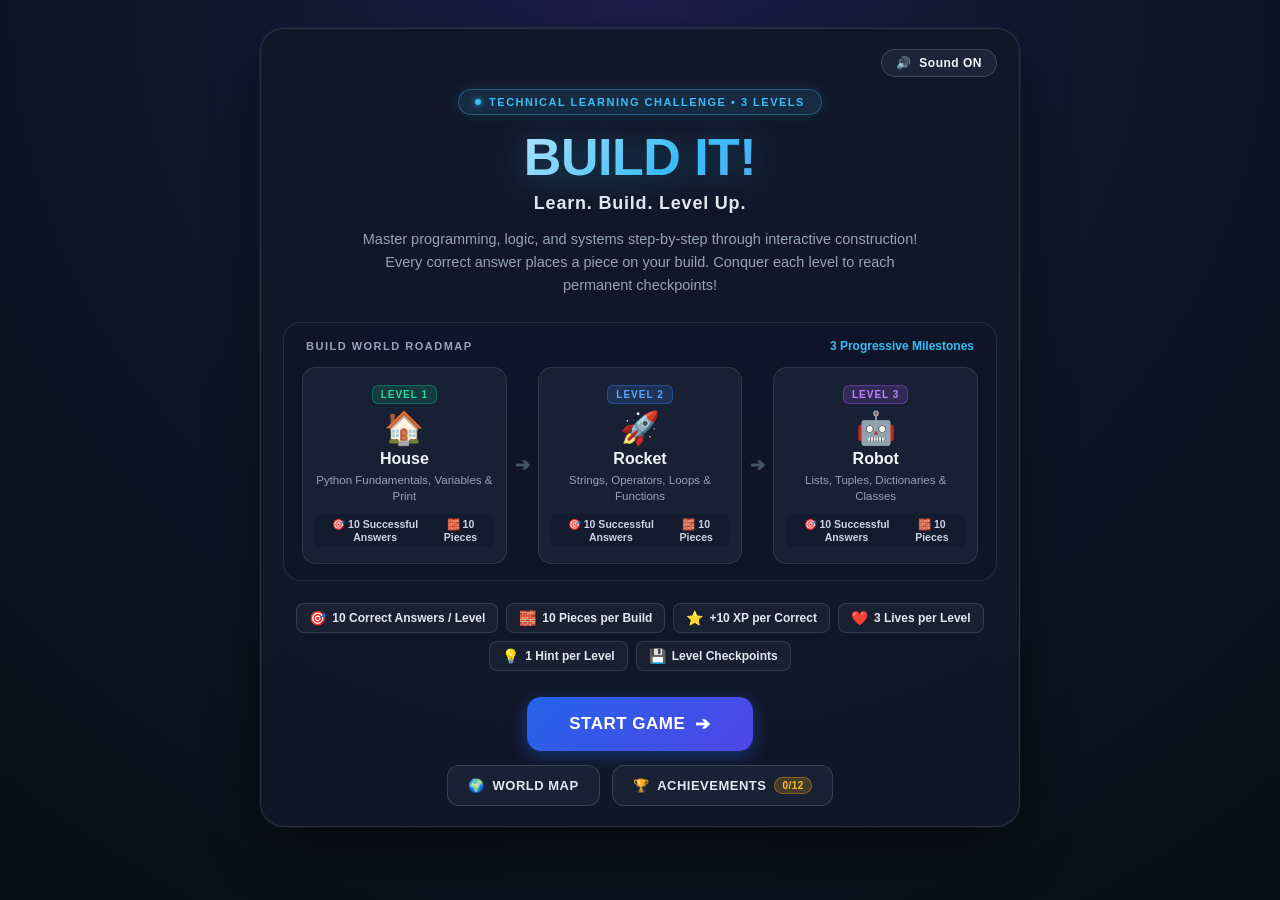
==== commit cac46306: "Implement V11 persistent progress and navigation" ====
--- a/index.html
+++ b/index.html
@@ -94,10 +94,26 @@
                 <span class="rule-chip"><span class="chip-icon">💾</span> Level Checkpoints</span>
             </div>
 
-            <div class="start-action-row">
-                <button id="start-button" class="btn-action primary-btn btn-start">
-                    <span class="btn-start-text">START GAME</span>
+            <div class="start-action-row" id="start-action-row">
+                <button id="start-button" class="btn-action primary-btn btn-start" type="button">
+                    <span id="start-button-text" class="btn-start-text">START GAME</span>
                     <span class="btn-start-icon">➔</span>
+                </button>
+                <button id="new-game-button" class="btn-action secondary-btn btn-new-game" type="button" style="display: none;">
+                    <span class="btn-new-game-icon">↺</span>
+                    <span class="btn-new-game-text">NEW GAME</span>
+                </button>
+            </div>
+
+            <div class="home-nav-row" id="home-nav-row">
+                <button id="home-world-map-btn" class="home-nav-btn btn-home-map" type="button">
+                    <span class="home-nav-icon">🌍</span>
+                    <span class="home-nav-text">WORLD MAP</span>
+                </button>
+                <button id="home-achievements-btn" class="home-nav-btn btn-home-achievements" type="button">
+                    <span class="home-nav-icon">🏆</span>
+                    <span class="home-nav-text">ACHIEVEMENTS</span>
+                    <span id="home-achievements-badge" class="home-badge-mini">0/12</span>
                 </button>
             </div>
         </div>
@@ -141,21 +157,43 @@
                 <!-- Dynamically rendered via renderWorldMap() in script.js -->
             </div>
 
-            <!-- Achievements & Rewards Section -->
-            <div class="world-achievements-section">
-                <div class="achievements-header">
-                    <span class="achievements-title">🏆 ACHIEVEMENTS & REWARDS</span>
-                    <span id="achievements-count-badge" class="achievements-count-badge">0 / 12 UNLOCKED</span>
-                </div>
-                <div id="world-achievements-grid" class="achievements-grid">
-                    <!-- Dynamically rendered via script.js -->
-                </div>
-            </div>
-
             <!-- World Map Footer Actions -->
             <div class="map-footer-actions">
                 <button id="map-back-btn" class="map-secondary-btn" type="button">
-                    <span>← TITLE SCREEN</span>
+                    <span>← BACK / HOME</span>
+                </button>
+            </div>
+        </div>
+
+        <!-- ============================================== -->
+        <!-- 1.6. ACHIEVEMENTS & TROPHY COLLECTION SCREEN   -->
+        <!-- ============================================== -->
+        <div id="achievements-screen" class="achievements-screen" style="display: none;">
+            <div class="achievements-screen-header">
+                <div class="brand-pill ach-brand-pill">
+                    <span class="pill-dot"></span>
+                    <span>TROPHY ROOM • PERMANENT PROGRESSION</span>
+                </div>
+                <h2 class="achievements-screen-title">🏆 ACHIEVEMENTS & REWARDS</h2>
+                <p class="achievements-screen-subtitle">Your permanently unlocked badges and achievements remain forever across games.</p>
+
+                <div class="achievements-stats-bar">
+                    <div class="ach-stat-chip">
+                        <span class="ach-chip-label">COLLECTION STATUS</span>
+                        <span id="achievements-count-badge" class="ach-chip-val">0 / 12 UNLOCKED</span>
+                    </div>
+                </div>
+            </div>
+
+            <!-- Full Achievements Grid (All 12 achievements) -->
+            <div id="world-achievements-grid" class="achievements-grid">
+                <!-- Dynamically rendered via script.js -->
+            </div>
+
+            <!-- Achievements Footer Actions -->
+            <div class="achievements-footer-actions">
+                <button id="achievements-back-btn" class="map-secondary-btn" type="button">
+                    <span>← BACK / HOME</span>
                 </button>
             </div>
         </div>
@@ -169,7 +207,10 @@
             <div id="build-world-bar" class="build-world-bar" aria-label="Build World Progression">
                 <div class="world-header-row">
                     <span class="world-title-label">CHECKPOINT PROGRESSION</span>
-                    <button id="open-world-map-btn" class="open-map-btn" type="button" title="View Full World Map">🗺️ WORLD MAP</button>
+                    <div class="in-game-nav-btns">
+                        <button id="open-world-map-btn" class="open-map-btn" type="button" title="View Full World Map">🌍 WORLD MAP</button>
+                        <button id="open-achievements-btn" class="open-map-btn open-ach-btn" type="button" title="View Achievements">🏆 ACHIEVEMENTS</button>
+                    </div>
                     <span class="world-level-count">3 Levels</span>
                 </div>
                 <div id="world-items-row" class="world-items-row">
@@ -507,6 +548,38 @@
         </div>
     </div>
 
+    <!-- ============================================== -->
+    <!-- NEW GAME CONFIRMATION MODAL (V11-A)            -->
+    <!-- ============================================== -->
+    <div id="new-game-confirm-modal" class="modal-overlay" style="display: none;" role="dialog" aria-modal="true" aria-labelledby="new-game-modal-title">
+        <div class="review-modal-card confirm-modal-card">
+            <div class="modal-header">
+                <div>
+                    <span class="modal-badge">BUILD IT! • PROGRESSION</span>
+                    <h3 id="new-game-modal-title" class="modal-title">START A NEW GAME?</h3>
+                </div>
+                <button id="new-game-modal-close" class="modal-close-btn" type="button" aria-label="Close dialog">✕</button>
+            </div>
+            <div class="confirm-modal-body">
+                <p class="confirm-modal-desc">
+                    Starting a new game will reset your world building progress back to <strong>Level 1 (House)</strong>.
+                </p>
+                <div class="confirm-modal-note">
+                    <span class="confirm-note-icon">🛡️</span>
+                    <span class="confirm-note-text">Your unlocked <strong>Achievements</strong>, <strong>Personal Records</strong>, and <strong>Daily Streak</strong> will remain safe and preserved!</span>
+                </div>
+            </div>
+            <div class="confirm-modal-footer">
+                <button id="new-game-cancel-btn" class="btn-action secondary-btn confirm-cancel-btn" type="button">
+                    KEEP PROGRESS
+                </button>
+                <button id="new-game-confirm-btn" class="btn-action danger-btn confirm-reset-btn" type="button">
+                    RESET &amp; START LEVEL 1 ➔
+                </button>
+            </div>
+        </div>
+    </div>
+
     <!-- Celebration Confetti Canvas -->
     <canvas id="confetti-canvas" class="confetti-canvas" style="display: none;"></canvas>
 
--- a/style.css
+++ b/style.css
@@ -332,6 +332,147 @@
     transform: translateX(3px);
 }
 
+.start-action-row {
+    display: flex;
+    align-items: center;
+    justify-content: center;
+    gap: 16px;
+    flex-wrap: wrap;
+    margin-top: 4px;
+}
+
+.btn-new-game {
+    display: inline-flex;
+    align-items: center;
+    gap: 8px;
+    padding: 15px 26px;
+    font-size: 15px;
+    font-weight: 700;
+    letter-spacing: 0.5px;
+    background: rgba(30, 41, 59, 0.75);
+    color: #cbd5e1;
+    border: 1px solid rgba(148, 163, 184, 0.3);
+    border-radius: 14px;
+    cursor: pointer;
+    box-shadow: 0 4px 14px rgba(0, 0, 0, 0.3);
+    transition: all 0.2s cubic-bezier(0.4, 0, 0.2, 1);
+    user-select: none;
+}
+
+.btn-new-game:hover {
+    background: rgba(51, 65, 85, 0.9);
+    color: #f8fafc;
+    border-color: rgba(148, 163, 184, 0.55);
+    transform: translateY(-2px);
+    box-shadow: 0 8px 20px rgba(0, 0, 0, 0.4);
+}
+
+.btn-new-game:active {
+    transform: translateY(0);
+}
+
+.btn-new-game-icon {
+    font-size: 16px;
+    color: #38bdf8;
+    transition: transform 0.3s ease;
+}
+
+.btn-new-game:hover .btn-new-game-icon {
+    transform: rotate(-45deg);
+}
+
+/* ==================================================
+   NEW GAME CONFIRMATION MODAL (V11-A)
+   ================================================== */
+
+.confirm-modal-card {
+    max-width: 500px;
+}
+
+.confirm-modal-body {
+    padding: 24px;
+    color: #cbd5e1;
+    font-size: 15px;
+    line-height: 1.6;
+}
+
+.confirm-modal-desc {
+    margin: 0 0 16px;
+    color: #e2e8f0;
+}
+
+.confirm-modal-desc strong {
+    color: #38bdf8;
+}
+
+.confirm-modal-note {
+    display: flex;
+    align-items: flex-start;
+    gap: 12px;
+    padding: 12px 16px;
+    background: rgba(16, 185, 129, 0.1);
+    border: 1px solid rgba(16, 185, 129, 0.3);
+    border-radius: 12px;
+    font-size: 13px;
+    color: #6ee7b7;
+    line-height: 1.5;
+}
+
+.confirm-note-icon {
+    font-size: 16px;
+    flex-shrink: 0;
+}
+
+.confirm-note-text strong {
+    color: #a7f3d0;
+}
+
+.confirm-modal-footer {
+    display: flex;
+    justify-content: flex-end;
+    gap: 12px;
+    padding: 16px 24px;
+    border-top: 1px solid rgba(51, 65, 85, 0.6);
+    background: rgba(15, 23, 42, 0.8);
+    flex-wrap: wrap;
+}
+
+.confirm-cancel-btn {
+    padding: 11px 20px;
+    font-size: 13px;
+    font-weight: 700;
+    background: rgba(51, 65, 85, 0.6);
+    border: 1px solid rgba(100, 116, 139, 0.5);
+    color: #cbd5e1;
+    border-radius: 10px;
+    cursor: pointer;
+    transition: all 0.2s ease;
+}
+
+.confirm-cancel-btn:hover {
+    background: rgba(71, 85, 105, 0.8);
+    color: #ffffff;
+}
+
+.confirm-reset-btn {
+    padding: 11px 22px;
+    font-size: 13px;
+    font-weight: 800;
+    background: linear-gradient(135deg, #ef4444 0%, #dc2626 100%);
+    color: #ffffff;
+    border: none;
+    border-radius: 10px;
+    cursor: pointer;
+    box-shadow: 0 4px 14px rgba(239, 68, 68, 0.4);
+    transition: all 0.2s ease;
+}
+
+.confirm-reset-btn:hover {
+    background: linear-gradient(135deg, #dc2626 0%, #b91c1c 100%);
+    transform: translateY(-1px);
+    box-shadow: 0 6px 20px rgba(239, 68, 68, 0.55);
+}
+
 /* ==================================================
    BUILD WORLD PROGRESSION SCREEN
    ================================================== */
@@ -3205,45 +3346,67 @@
     display: flex;
     align-items: center;
     gap: 12px;
-    padding: 10px 14px;
+    padding: 12px 14px;
     background: rgba(30, 41, 59, 0.5);
     border: 1px solid rgba(148, 163, 184, 0.12);
-    border-radius: 12px;
-    transition: all 0.2s ease;
+    border-radius: 14px;
+    transition: all 0.25s cubic-bezier(0.16, 1, 0.3, 1);
+    position: relative;
 }
 
 .achievement-card.unlocked {
-    background: rgba(16, 185, 129, 0.08);
-    border-color: rgba(16, 185, 129, 0.35);
+    background: linear-gradient(135deg, rgba(16, 185, 129, 0.12) 0%, rgba(30, 41, 59, 0.8) 100%);
+    border: 1px solid rgba(16, 185, 129, 0.45);
+    box-shadow: 0 4px 16px rgba(16, 185, 129, 0.12), 0 0 1px rgba(16, 185, 129, 0.4);
+    opacity: 1;
+}
+
+.achievement-card.unlocked:hover {
+    transform: translateY(-2px);
+    box-shadow: 0 8px 24px rgba(16, 185, 129, 0.2), 0 0 1px rgba(16, 185, 129, 0.6);
+    border-color: rgba(16, 185, 129, 0.6);
 }
 
 .achievement-card.locked {
+    opacity: 0.62;
+    background: rgba(15, 23, 42, 0.5);
+    border: 1px dashed rgba(148, 163, 184, 0.2);
+    filter: grayscale(25%);
+}
+
+.achievement-card.locked:hover {
     opacity: 0.88;
+    filter: grayscale(0%);
+    border-color: rgba(148, 163, 184, 0.35);
+    transform: translateY(-1px);
 }
 
 .ach-icon-wrap {
-    width: 36px;
-    height: 36px;
+    width: 40px;
+    height: 40px;
     border-radius: 10px;
     display: flex;
     align-items: center;
     justify-content: center;
-    font-size: 20px;
+    font-size: 22px;
     background: rgba(15, 23, 42, 0.6);
     border: 1px solid rgba(148, 163, 184, 0.15);
     flex-shrink: 0;
+    transition: all 0.2s ease;
 }
 
 .achievement-card.unlocked .ach-icon-wrap {
-    border-color: rgba(16, 185, 129, 0.4);
-    box-shadow: 0 0 10px rgba(16, 185, 129, 0.2);
+    background: rgba(16, 185, 129, 0.15);
+    border-color: rgba(16, 185, 129, 0.5);
+    box-shadow: 0 0 14px rgba(16, 185, 129, 0.3);
 }
 
 .ach-info {
     flex: 1;
     display: flex;
     flex-direction: column;
-    gap: 2px;
+    gap: 3px;
+    min-width: 0;
 }
 
 .ach-title-row {
@@ -3254,33 +3417,45 @@
 }
 
 .ach-name {
-    font-size: 12.5px;
+    font-size: 13px;
     font-weight: 800;
     color: var(--text-primary);
+}
+
+.achievement-card.unlocked .ach-name {
+    color: #f8fafc;
+    text-shadow: 0 0 12px rgba(16, 185, 129, 0.25);
+}
+
+.achievement-card.locked .ach-name {
+    color: #cbd5e1;
 }
 
 .ach-status-badge {
     font-size: 9.5px;
     font-weight: 800;
-    padding: 2px 6px;
-    border-radius: 4px;
+    padding: 2px 7px;
+    border-radius: 6px;
     text-transform: uppercase;
+    letter-spacing: 0.5px;
 }
 
 .achievement-card.unlocked .ach-status-badge {
-    background: rgba(16, 185, 129, 0.2);
+    background: rgba(16, 185, 129, 0.22);
+    border: 1px solid rgba(16, 185, 129, 0.4);
     color: #34d399;
 }
 
 .achievement-card.locked .ach-status-badge {
-    background: rgba(148, 163, 184, 0.15);
+    background: rgba(148, 163, 184, 0.12);
+    border: 1px solid rgba(148, 163, 184, 0.2);
     color: var(--text-muted);
 }
 
 .ach-desc {
-    font-size: 11px;
+    font-size: 11.5px;
     color: var(--text-secondary);
-    line-height: 1.35;
+    line-height: 1.4;
 }
 
 .ach-reward-tag {
@@ -3289,7 +3464,7 @@
     gap: 4px;
     font-size: 10px;
     font-weight: 700;
-    color: var(--accent-purple);
+    color: #c084fc;
     margin-top: 2px;
 }
 
@@ -4471,10 +4646,174 @@
     .mission-briefing-card,
     .result-box,
     .state-card,
-    .world-map-screen {
+    .world-map-screen,
+    .achievements-screen {
         animation: none !important;
         transform: none !important;
         transition: none !important;
     }
 }
 
+/* ==================================================
+   V11 DEDICATED ACHIEVEMENTS SCREEN & NAVIGATION
+   ================================================== */
+
+.achievements-screen {
+    background: radial-gradient(circle at 50% 10%, rgba(30, 41, 59, 0.75) 0%, rgba(15, 23, 42, 0.96) 100%);
+    border: 1px solid var(--border-color);
+    border-radius: 24px;
+    padding: 24px 20px;
+    margin-bottom: 24px;
+    box-shadow: 0 20px 40px -15px rgba(0, 0, 0, 0.7);
+    animation: fadeSlideUp 0.28s cubic-bezier(0.16, 1, 0.3, 1);
+}
+
+.achievements-screen-header {
+    text-align: center;
+    margin-bottom: 24px;
+    display: flex;
+    flex-direction: column;
+    align-items: center;
+}
+
+.ach-brand-pill {
+    background: rgba(245, 158, 11, 0.12);
+    border-color: rgba(245, 158, 11, 0.3);
+    color: #fbbf24;
+}
+
+.ach-brand-pill .pill-dot {
+    background: #f59e0b;
+    box-shadow: 0 0 8px #f59e0b;
+}
+
+.achievements-screen-title {
+    font-size: 24px;
+    font-weight: 900;
+    letter-spacing: -0.5px;
+    color: #f8fafc;
+    margin: 8px 0 4px 0;
+}
+
+.achievements-screen-subtitle {
+    font-size: 13px;
+    color: var(--text-secondary);
+    margin: 0 0 16px 0;
+}
+
+.achievements-stats-bar {
+    display: flex;
+    justify-content: center;
+    gap: 12px;
+    margin-top: 4px;
+}
+
+.ach-stat-chip {
+    display: flex;
+    align-items: center;
+    gap: 8px;
+    background: rgba(15, 23, 42, 0.7);
+    border: 1px solid rgba(245, 158, 11, 0.3);
+    border-radius: 9999px;
+    padding: 6px 18px;
+}
+
+.ach-chip-label {
+    font-size: 10px;
+    font-weight: 800;
+    letter-spacing: 0.8px;
+    color: #94a3b8;
+}
+
+.ach-chip-val {
+    font-size: 12.5px;
+    font-weight: 900;
+    color: #fbbf24;
+}
+
+.achievements-footer-actions {
+    display: flex;
+    justify-content: center;
+    margin-top: 24px;
+}
+
+/* Home Screen Secondary Navigation (World Map & Achievements) */
+.home-nav-row {
+    display: flex;
+    justify-content: center;
+    gap: 12px;
+    margin-top: 14px;
+    width: 100%;
+}
+
+.home-nav-btn {
+    display: inline-flex;
+    align-items: center;
+    justify-content: center;
+    gap: 8px;
+    padding: 11px 20px;
+    border-radius: 12px;
+    font-size: 13px;
+    font-weight: 800;
+    letter-spacing: 0.5px;
+    cursor: pointer;
+    transition: all 0.2s cubic-bezier(0.16, 1, 0.3, 1);
+    background: rgba(30, 41, 59, 0.7);
+    border: 1px solid rgba(148, 163, 184, 0.25);
+    color: #e2e8f0;
+}
+
+.home-nav-btn:hover {
+    background: rgba(51, 65, 85, 0.9);
+    border-color: rgba(56, 189, 248, 0.55);
+    color: #ffffff;
+    transform: translateY(-2px);
+    box-shadow: 0 6px 18px rgba(0, 0, 0, 0.4);
+}
+
+.home-nav-btn:active {
+    transform: translateY(0);
+}
+
+.home-badge-mini {
+    font-size: 10px;
+    font-weight: 800;
+    padding: 2px 7px;
+    border-radius: 9999px;
+    background: rgba(245, 158, 11, 0.2);
+    border: 1px solid rgba(245, 158, 11, 0.4);
+    color: #fbbf24;
+}
+
+.in-game-nav-btns {
+    display: flex;
+    gap: 8px;
+}
+
+.open-ach-btn {
+    background: rgba(245, 158, 11, 0.15) !important;
+    border-color: rgba(245, 158, 11, 0.4) !important;
+    color: #fbbf24 !important;
+}
+
+.open-ach-btn:hover {
+    background: rgba(245, 158, 11, 0.25) !important;
+    border-color: rgba(245, 158, 11, 0.6) !important;
+    color: #ffffff !important;
+}
+
+@media (max-width: 600px) {
+    .home-nav-row {
+        flex-direction: column;
+        gap: 10px;
+    }
+    .home-nav-btn {
+        width: 100%;
+    }
+    .in-game-nav-btns {
+        flex-direction: column;
+        gap: 6px;
+    }
+}
+
+
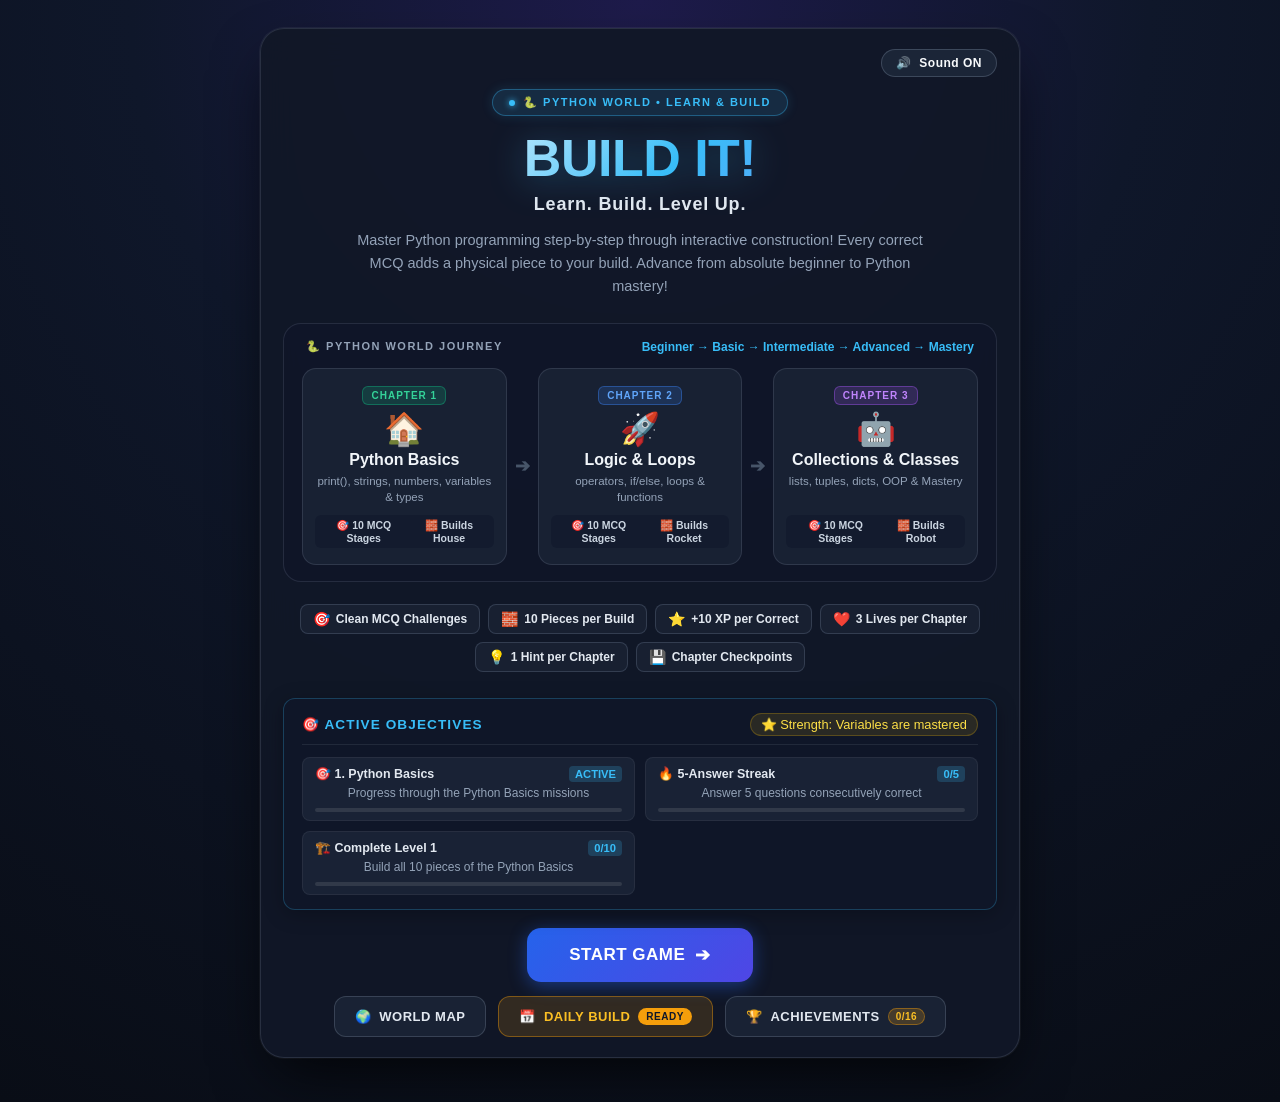
==== commit e5742a1b: "Implement Boss replacement pools, balanced answer distribution, and replayable Daily Challenge" ====
--- a/index.html
+++ b/index.html
@@ -29,56 +29,56 @@
         <div id="start-screen" class="start-screen">
             <div class="brand-pill">
                 <span class="pill-dot"></span>
-                <span>TECHNICAL LEARNING CHALLENGE • 3 LEVELS</span>
+                <span>🐍 PYTHON WORLD • LEARN &amp; BUILD</span>
             </div>
             
             <h1 class="game-title">BUILD IT!</h1>
             <p class="tagline">Learn. Build. Level Up.</p>
             <p class="game-desc">
-                Master programming, logic, and systems step-by-step through interactive construction! Every correct answer places a piece on your build. Conquer each level to reach permanent checkpoints!
+                Master Python programming step-by-step through interactive construction! Every correct MCQ adds a physical piece to your build. Advance from absolute beginner to Python mastery!
             </p>
 
-            <!-- 3 Level Progression Roadmap -->
+            <!-- Python World Progression Roadmap -->
             <div class="level-progression-wrapper">
                 <div class="progression-header">
-                    <span class="progression-title">BUILD WORLD ROADMAP</span>
-                    <span class="progression-subtitle">3 Progressive Milestones</span>
+                    <span class="progression-title">🐍 PYTHON WORLD JOURNEY</span>
+                    <span class="progression-subtitle">Beginner → Basic → Intermediate → Advanced → Mastery</span>
                 </div>
                 <div class="level-preview-grid">
                     <div class="preview-card card-l1">
-                        <div class="card-step-badge badge-l1">LEVEL 1</div>
+                        <div class="card-step-badge badge-l1">CHAPTER 1</div>
                         <div class="preview-icon">🏠</div>
-                        <h3>House</h3>
-                        <p class="preview-topic">Python Fundamentals, Variables & Print</p>
+                        <h3>Python Basics</h3>
+                        <p class="preview-topic">print(), strings, numbers, variables &amp; types</p>
                         <div class="preview-meta">
-                            <span>🎯 10 Successful Answers</span>
-                            <span>🧱 10 Pieces</span>
+                            <span>🎯 10 MCQ Stages</span>
+                            <span>🧱 Builds House</span>
                         </div>
                     </div>
 
                     <div class="progression-arrow" aria-hidden="true">➔</div>
 
                     <div class="preview-card card-l2">
-                        <div class="card-step-badge badge-l2">LEVEL 2</div>
+                        <div class="card-step-badge badge-l2">CHAPTER 2</div>
                         <div class="preview-icon">🚀</div>
-                        <h3>Rocket</h3>
-                        <p class="preview-topic">Strings, Operators, Loops & Functions</p>
+                        <h3>Logic &amp; Loops</h3>
+                        <p class="preview-topic">operators, if/else, loops &amp; functions</p>
                         <div class="preview-meta">
-                            <span>🎯 10 Successful Answers</span>
-                            <span>🧱 10 Pieces</span>
+                            <span>🎯 10 MCQ Stages</span>
+                            <span>🧱 Builds Rocket</span>
                         </div>
                     </div>
 
                     <div class="progression-arrow" aria-hidden="true">➔</div>
 
                     <div class="preview-card card-l3">
-                        <div class="card-step-badge badge-l3">LEVEL 3</div>
+                        <div class="card-step-badge badge-l3">CHAPTER 3</div>
                         <div class="preview-icon">🤖</div>
-                        <h3>Robot</h3>
-                        <p class="preview-topic">Lists, Tuples, Dictionaries & Classes</p>
+                        <h3>Collections &amp; Classes</h3>
+                        <p class="preview-topic">lists, tuples, dicts, OOP &amp; Mastery</p>
                         <div class="preview-meta">
-                            <span>🎯 10 Successful Answers</span>
-                            <span>🧱 10 Pieces</span>
+                            <span>🎯 10 MCQ Stages</span>
+                            <span>🧱 Builds Robot</span>
                         </div>
                     </div>
                 </div>
@@ -86,12 +86,23 @@
 
             <!-- Rules Summary Chips -->
             <div class="rules-summary">
-                <span class="rule-chip"><span class="chip-icon">🎯</span> 10 Correct Answers / Level</span>
+                <span class="rule-chip"><span class="chip-icon">🎯</span> Clean MCQ Challenges</span>
                 <span class="rule-chip"><span class="chip-icon">🧱</span> 10 Pieces per Build</span>
                 <span class="rule-chip"><span class="chip-icon">⭐</span> +10 XP per Correct</span>
-                <span class="rule-chip"><span class="chip-icon">❤️</span> 3 Lives per Level</span>
-                <span class="rule-chip"><span class="chip-icon">💡</span> 1 Hint per Level</span>
-                <span class="rule-chip"><span class="chip-icon">💾</span> Level Checkpoints</span>
+                <span class="rule-chip"><span class="chip-icon">❤️</span> 3 Lives per Chapter</span>
+                <span class="rule-chip"><span class="chip-icon">💡</span> 1 Hint per Chapter</span>
+                <span class="rule-chip"><span class="chip-icon">💾</span> Chapter Checkpoints</span>
+            </div>
+
+            <!-- Personal Objectives & Mentorship Banner -->
+            <div id="home-goals-card" class="home-goals-card" aria-label="Current Objectives">
+                <div class="goals-card-header">
+                    <span class="goals-title">🎯 ACTIVE OBJECTIVES</span>
+                    <span id="home-goals-weak-concept" class="goals-weak-tip">💡 Practice keeps your engineering sharp</span>
+                </div>
+                <div class="goals-items-row" id="home-goals-items-row">
+                    <!-- Populated dynamically via script.js -->
+                </div>
             </div>
 
             <div class="start-action-row" id="start-action-row">
@@ -110,10 +121,15 @@
                     <span class="home-nav-icon">🌍</span>
                     <span class="home-nav-text">WORLD MAP</span>
                 </button>
+                <button id="home-daily-build-btn" class="home-nav-btn btn-home-daily" type="button">
+                    <span class="home-nav-icon">📅</span>
+                    <span class="home-nav-text">DAILY BUILD</span>
+                    <span id="home-daily-badge" class="home-badge-mini daily-badge-active">READY</span>
+                </button>
                 <button id="home-achievements-btn" class="home-nav-btn btn-home-achievements" type="button">
                     <span class="home-nav-icon">🏆</span>
                     <span class="home-nav-text">ACHIEVEMENTS</span>
-                    <span id="home-achievements-badge" class="home-badge-mini">0/12</span>
+                    <span id="home-achievements-badge" class="home-badge-mini">0/16</span>
                 </button>
             </div>
         </div>
@@ -152,15 +168,68 @@
                 </div>
             </div>
 
+            <!-- Multi-World Progression Tabs -->
+            <div id="world-selector-nav" class="world-selector-nav" role="tablist" aria-label="Available Worlds">
+                <button type="button" class="world-selector-tab active" data-world="python" role="tab" aria-selected="true">
+                    <span>🐍 PYTHON WORLD</span>
+                    <span class="world-tab-badge">WORLD 1 • ACTIVE</span>
+                </button>
+                <button type="button" class="world-selector-tab" data-world="sql" role="tab" aria-selected="false">
+                    <span>🔒 🗄️ SQL WORLD</span>
+                    <span class="world-tab-badge">COMING LATER</span>
+                </button>
+                <button type="button" class="world-selector-tab" data-world="javascript" role="tab" aria-selected="false">
+                    <span>🔒 ⚡ JAVASCRIPT</span>
+                    <span class="world-tab-badge">COMING LATER</span>
+                </button>
+                <button type="button" class="world-selector-tab" data-world="ai_ml" role="tab" aria-selected="false">
+                    <span>🔒 🧠 AI / ML</span>
+                    <span class="world-tab-badge">COMING LATER</span>
+                </button>
+            </div>
+
             <!-- Dynamic Progression Journey Container (Generated from BUILDS in script.js) -->
             <div id="world-map-journey" class="world-map-journey" aria-label="Progression Journey Path">
                 <!-- Dynamically rendered via renderWorldMap() in script.js -->
+            </div>
+
+            <!-- Future Worlds Roadmap Container -->
+            <div id="future-worlds-section" class="future-worlds-section">
+                <div class="future-worlds-title-bar">
+                    <span class="future-title">🗺️ EXPANDING WORLD ROADMAP</span>
+                </div>
+                <div id="future-worlds-grid" class="future-worlds-grid">
+                    <!-- Populated dynamically via script.js -->
+                </div>
+            </div>
+
+            <!-- Concept Mastery Section -->
+            <div id="world-map-mastery-section" class="map-mastery-section">
+                <div class="map-mastery-header">
+                    <div class="mastery-header-left">
+                        <span class="mastery-icon">🧠</span>
+                        <div class="mastery-title-group">
+                            <h3 class="mastery-title">CONCEPT MASTERY</h3>
+                            <span class="mastery-subtitle">Track your programming mastery across 12 core domains</span>
+                        </div>
+                    </div>
+                    <div id="mastery-weak-tip-box" class="mastery-weak-tip-box">
+                        <span class="tip-icon">💡</span>
+                        <span id="map-weak-concept-text" class="tip-text">Solve challenges to unlock mastery levels!</span>
+                    </div>
+                </div>
+                <div id="concept-mastery-grid" class="concept-mastery-grid">
+                    <!-- Populated dynamically via script.js -->
+                </div>
             </div>
 
             <!-- World Map Footer Actions -->
             <div class="map-footer-actions">
                 <button id="map-back-btn" class="map-secondary-btn" type="button">
                     <span>← BACK / HOME</span>
+                </button>
+                <button id="map-daily-build-btn" class="map-primary-btn" type="button">
+                    <span>📅 PLAY DAILY BUILD (+30 XP)</span>
                 </button>
             </div>
         </div>
@@ -180,7 +249,7 @@
                 <div class="achievements-stats-bar">
                     <div class="ach-stat-chip">
                         <span class="ach-chip-label">COLLECTION STATUS</span>
-                        <span id="achievements-count-badge" class="ach-chip-val">0 / 12 UNLOCKED</span>
+                        <span id="achievements-count-badge" class="ach-chip-val">0 / 16 UNLOCKED</span>
                     </div>
                 </div>
             </div>
@@ -204,14 +273,14 @@
         <div id="game-screen" style="display: none;">
 
             <!-- Build World Progression Header -->
-            <div id="build-world-bar" class="build-world-bar" aria-label="Build World Progression">
+            <div id="build-world-bar" class="build-world-bar" aria-label="Python World Progression">
                 <div class="world-header-row">
-                    <span class="world-title-label">CHECKPOINT PROGRESSION</span>
+                    <span class="world-title-label">🐍 PYTHON WORLD • CHAPTERS</span>
                     <div class="in-game-nav-btns">
                         <button id="open-world-map-btn" class="open-map-btn" type="button" title="View Full World Map">🌍 WORLD MAP</button>
                         <button id="open-achievements-btn" class="open-map-btn open-ach-btn" type="button" title="View Achievements">🏆 ACHIEVEMENTS</button>
                     </div>
-                    <span class="world-level-count">3 Levels</span>
+                    <span class="world-level-count">3 Chapters</span>
                 </div>
                 <div id="world-items-row" class="world-items-row">
                     <!-- Dynamic build world items generated from BUILDS in script.js -->
@@ -222,7 +291,7 @@
             <header class="game-header">
                 <div class="header-top">
                     <div class="level-badge-wrap">
-                        <span id="level-indicator" class="level-indicator level-1">LEVEL 1 — 🏠 HOUSE</span>
+                        <span id="level-indicator" class="level-indicator level-1">CHAPTER 1 — 🏠 PYTHON BASICS</span>
                     </div>
                     <span id="question-progress" class="question-progress">BUILD PROGRESS: 0 / 10</span>
                 </div>
@@ -366,20 +435,33 @@
                         <span class="b-val">💡 1 Clue Available</span>
                     </div>
                     <div class="briefing-card-item full-width">
-                        <span class="b-label">CHALLENGE TYPES ENCOUNTERED</span>
+                        <span class="b-label">CHALLENGE STRUCTURE</span>
                         <div class="briefing-chips-row" id="briefing-chips-row">
-                            <span class="b-chip chip-mcq">🎯 MCQ</span>
-                            <span class="b-chip chip-output">⚡ OUTPUT</span>
-                            <span class="b-chip chip-code">💻 CODE-CHOICE</span>
-                            <span class="b-chip chip-bug">🔍 BUG</span>
+                            <span class="b-chip chip-mcq">🎯 Clean MCQ</span>
+                            <span class="b-chip chip-code">🧱 10 Build Pieces</span>
+                            <span class="b-chip chip-output">💡 Rich Learning Feedback</span>
                         </div>
                     </div>
                 </div>
 
                 <div class="briefing-action-row">
                     <button id="briefing-start-btn" class="btn-action primary-btn briefing-start-btn" type="button">
-                        START LEVEL ➔
+                        START CHAPTER ➔
                     </button>
+                </div>
+            </div>
+
+            <!-- Mission Progression Tracker Bar (5 Missions Inside Current Level) -->
+            <div id="mission-tracker" class="mission-tracker" aria-label="Current Level Missions">
+                <div class="mission-tracker-header">
+                    <div class="tracker-left">
+                        <span class="tracker-tag">CURRENT MISSION</span>
+                        <span id="tracker-mission-name" class="tracker-mission-name">1. Variable Workshop</span>
+                    </div>
+                    <span id="tracker-piece-target" class="tracker-piece-target">🎯 Piece 1/10 • Foundation Base</span>
+                </div>
+                <div id="mission-steps-row" class="mission-steps-row" role="tablist">
+                    <!-- Populated dynamically via script.js -->
                 </div>
             </div>
 
@@ -393,9 +475,27 @@
                     </div>
                 </div>
 
+                <!-- Practice Banner (Encouraging review of previously missed concepts) -->
+                <div id="revenge-banner" class="revenge-banner" style="display: none;">
+                    <span class="revenge-icon">💡</span>
+                    <div class="revenge-text-group">
+                        <span class="revenge-title">PRACTICE &amp; TRY AGAIN</span>
+                        <span id="revenge-subtitle" class="revenge-subtitle">Let's practice this concept with a fresh question!</span>
+                    </div>
+                </div>
+
+                <!-- Orientation Strip: WHERE AM I? WHAT AM I LEARNING? WHAT DO I NEED TO DO? -->
+                <div class="challenge-orientation-bar" id="challenge-orientation-bar" style="display: flex; gap: 8px; font-size: 0.75rem; color: #94a3b8; font-weight: 700; margin-bottom: 8px; align-items: center;">
+                    <span id="orientation-world-tag" style="color: #38bdf8;">🐍 PYTHON WORLD</span>
+                    <span>•</span>
+                    <span id="orientation-stage-tag" style="color: #f1f5f9;">CHAPTER 1: PYTHON BASICS</span>
+                    <span>•</span>
+                    <span id="orientation-mission-tag" style="color: #4ade80;">1. Python Basics</span>
+                </div>
+
                 <p id="question-text">Loading question...</p>
 
-                <!-- Code block display for code questions -->
+                <!-- Code block display for questions with code -->
                 <div id="code-snippet-box" class="code-snippet-box" style="display: none;">
                     <div class="code-header">
                         <span class="code-dot red"></span>
@@ -409,7 +509,7 @@
                 <!-- Hint display container -->
                 <div id="hint-box" class="hint-box" style="display: none;"></div>
 
-                <!-- Answer buttons grid -->
+                <!-- Answer buttons grid (MCQ Only) -->
                 <div class="answers-grid">
                     <button id="correct-answer" class="answer-btn" type="button"></button>
                     <button id="wrong-answer-1" class="answer-btn" type="button"></button>
@@ -431,11 +531,51 @@
                         </div>
                     </div>
 
+                    <!-- Concept Label Badge (V11-B Learning Depth) -->
+                    <div id="result-concept-bar" class="result-concept-bar" style="display: none;">
+                        <span class="concept-badge-prefix">CONCEPT</span>
+                        <span id="result-concept-text" class="concept-badge-text"></span>
+                    </div>
+
+                    <!-- Correct Answer Row (Shown for wrong answers) -->
                     <div id="result-correct-answer" class="result-correct-answer" style="display: none;"></div>
 
+                    <!-- Selected Wrong Answer Note (Shown when useful for wrong answers) -->
+                    <div id="result-wrong-choice-note" class="result-wrong-choice-note" style="display: none;">
+                        <span class="wrong-choice-icon">⚠️</span>
+                        <div class="wrong-choice-body">
+                            <span class="wrong-choice-label">YOUR ANSWER:</span>
+                            <span id="result-wrong-choice-text" class="wrong-choice-text"></span>
+                        </div>
+                    </div>
+
+                    <!-- Main Explanation Container -->
                     <div class="result-explanation-container">
                         <span class="explanation-icon">💡</span>
-                        <p id="result-explanation" class="result-explanation"></p>
+                        <div class="explanation-body">
+                            <span id="result-explanation-heading" class="explanation-heading">WHY IT WORKS</span>
+                            <p id="result-explanation" class="result-explanation"></p>
+                        </div>
+                    </div>
+
+                    <!-- Short Practical Takeaway (V11-B Learning Depth) -->
+                    <div id="result-takeaway-box" class="result-takeaway-box" style="display: none;">
+                        <span class="takeaway-icon">🎯</span>
+                        <div class="takeaway-body">
+                            <span class="takeaway-label">KEY TAKEAWAY</span>
+                            <p id="result-takeaway-text" class="result-takeaway-text"></p>
+                        </div>
+                    </div>
+
+                    <!-- Optional Expandable "Learn More" (V11-B Learning Depth) -->
+                    <div id="result-learn-more-wrap" class="result-learn-more-wrap" style="display: none;">
+                        <button id="result-learn-more-toggle" class="learn-more-toggle-btn" type="button" aria-expanded="false" aria-controls="result-learn-more-drawer">
+                            <span class="learn-more-btn-label">📖 LEARN MORE</span>
+                            <span id="learn-more-chevron" class="learn-more-chevron">▾</span>
+                        </button>
+                        <div id="result-learn-more-drawer" class="result-learn-more-drawer" style="display: none;">
+                            <p id="result-learn-more-text" class="learn-more-text"></p>
+                        </div>
                     </div>
 
                     <button id="continue-button" class="btn-action continue-btn" type="button">CONTINUE ➔</button>
@@ -498,6 +638,38 @@
                 <!-- Achievements Showcase -->
                 <div id="final-achievements-showcase" class="final-achievements-showcase"></div>
 
+                <!-- 4 Learning Evolution Feedback Quadrants -->
+                <div id="final-learning-quadrants" class="final-learning-quadrants">
+                    <div class="quadrant-card quad-well">
+                        <div class="quad-head">
+                            <span class="quad-icon">✨</span>
+                            <h4 class="quad-title">WHAT I DID WELL</h4>
+                        </div>
+                        <div id="quad-well-content" class="quad-content"></div>
+                    </div>
+                    <div class="quadrant-card quad-struggled">
+                        <div class="quad-head">
+                            <span class="quad-icon">⚠️</span>
+                            <h4 class="quad-title">WHAT I STRUGGLED WITH</h4>
+                        </div>
+                        <div id="quad-struggled-content" class="quad-content"></div>
+                    </div>
+                    <div class="quadrant-card quad-learned">
+                        <div class="quad-head">
+                            <span class="quad-icon">🧠</span>
+                            <h4 class="quad-title">WHAT I LEARNED</h4>
+                        </div>
+                        <div id="quad-learned-content" class="quad-content"></div>
+                    </div>
+                    <div class="quadrant-card quad-next">
+                        <div class="quad-head">
+                            <span class="quad-icon">🎯</span>
+                            <h4 class="quad-title">WHAT TO PRACTICE NEXT</h4>
+                        </div>
+                        <div id="quad-next-content" class="quad-content"></div>
+                    </div>
+                </div>
+
                 <!-- Victory Actions Row -->
                 <div class="victory-actions">
                     <button id="review-mistakes-final-btn" class="btn-action secondary-btn review-btn" type="button">
@@ -580,6 +752,24 @@
         </div>
     </div>
 
+    <!-- ============================================== -->
+    <!-- DAILY BUILD MODAL                             -->
+    <!-- ============================================== -->
+    <div id="daily-build-modal" class="modal-overlay" style="display: none;" role="dialog" aria-modal="true" aria-labelledby="daily-build-title">
+        <div class="review-modal-card daily-modal-card">
+            <div class="modal-header">
+                <div>
+                    <span class="modal-badge">📅 DAILY ENGINEERING CHALLENGE</span>
+                    <h3 id="daily-build-title" class="modal-title">DAILY BUILD</h3>
+                </div>
+                <button id="daily-build-modal-close" class="modal-close-btn" type="button" aria-label="Close dialog">✕</button>
+            </div>
+            <div class="daily-modal-body" id="daily-modal-body">
+                <!-- Dynamically populated via script.js -->
+            </div>
+        </div>
+    </div>
+
     <!-- Celebration Confetti Canvas -->
     <canvas id="confetti-canvas" class="confetti-canvas" style="display: none;"></canvas>
 
--- a/style.css
+++ b/style.css
@@ -2478,21 +2478,100 @@
     color: #34d399;
 }
 
+.result-concept-bar {
+    display: inline-flex;
+    align-items: center;
+    gap: 8px;
+    padding: 5px 12px;
+    border-radius: 8px;
+    background: rgba(14, 165, 233, 0.12);
+    border: 1px solid rgba(14, 165, 233, 0.35);
+    margin-bottom: 10px;
+}
+
+.concept-badge-prefix {
+    font-size: 0.68rem;
+    font-weight: 900;
+    letter-spacing: 0.08em;
+    color: #38bdf8;
+    background: rgba(56, 189, 248, 0.22);
+    padding: 2px 6px;
+    border-radius: 4px;
+}
+
+.concept-badge-text {
+    font-size: 0.88rem;
+    font-weight: 700;
+    color: #e0f2fe;
+    letter-spacing: 0.02em;
+}
+
+.result-wrong-choice-note {
+    background: rgba(239, 68, 68, 0.12);
+    border: 1px solid rgba(239, 68, 68, 0.35);
+    border-left: 3px solid #ef4444;
+    border-radius: 8px;
+    padding: 10px 14px;
+    margin-bottom: 12px;
+    display: flex;
+    align-items: flex-start;
+    gap: 10px;
+}
+
+.wrong-choice-icon {
+    font-size: 16px;
+    flex-shrink: 0;
+    margin-top: 1px;
+}
+
+.wrong-choice-body {
+    display: flex;
+    flex-direction: column;
+    gap: 2px;
+}
+
+.wrong-choice-label {
+    font-size: 0.72rem;
+    font-weight: 800;
+    color: #f87171;
+    letter-spacing: 0.05em;
+}
+
+.wrong-choice-text {
+    font-size: 0.86rem;
+    color: #fecaca;
+    line-height: 1.45;
+}
+
 .result-explanation-container {
     display: flex;
     align-items: flex-start;
-    gap: 8px;
-    margin: 8px 0 16px;
+    gap: 10px;
+    margin: 8px 0 12px;
     background: rgba(15, 23, 42, 0.55);
-    padding: 10px 14px;
+    padding: 12px 14px;
     border-radius: 10px;
-    border: 1px solid rgba(148, 163, 184, 0.12);
+    border: 1px solid rgba(148, 163, 184, 0.15);
 }
 
 .explanation-icon {
     font-size: 16px;
     flex-shrink: 0;
-    margin-top: 1px;
+    margin-top: 2px;
+}
+
+.explanation-body {
+    flex: 1;
+    display: flex;
+    flex-direction: column;
+    gap: 4px;
+}
+
+.explanation-heading {
+    font-size: 0.72rem;
+    font-weight: 800;
+    color: #94a3b8;
+    letter-spacing: 0.06em;
 }
 
 .result-explanation {
@@ -2500,6 +2579,92 @@
     font-size: 14px;
     line-height: 1.55;
     color: #cbd5e1;
+}
+
+.result-takeaway-box {
+    background: rgba(16, 185, 129, 0.1);
+    border: 1px solid rgba(16, 185, 129, 0.3);
+    border-left: 3px solid #10b981;
+    border-radius: 8px;
+    padding: 10px 14px;
+    margin: 10px 0 12px;
+    display: flex;
+    align-items: flex-start;
+    gap: 10px;
+}
+
+.takeaway-icon {
+    font-size: 16px;
+    flex-shrink: 0;
+    margin-top: 1px;
+}
+
+.takeaway-body {
+    display: flex;
+    flex-direction: column;
+    gap: 2px;
+}
+
+.takeaway-label {
+    font-size: 0.72rem;
+    font-weight: 900;
+    color: #34d399;
+    letter-spacing: 0.06em;
+}
+
+.result-takeaway-text {
+    margin: 0;
+    font-size: 0.86rem;
+    color: #ecfdf5;
+    line-height: 1.45;
+    font-weight: 500;
+}
+
+.result-learn-more-wrap {
+    margin: 8px 0 16px;
+}
+
+.learn-more-toggle-btn {
+    background: rgba(30, 41, 59, 0.75);
+    border: 1px solid rgba(148, 163, 184, 0.25);
+    color: #cbd5e1;
+    border-radius: 8px;
+    padding: 6px 14px;
+    font-size: 0.8rem;
+    font-weight: 700;
+    cursor: pointer;
+    display: inline-flex;
+    align-items: center;
+    gap: 8px;
+    transition: all 0.2s ease;
+    font-family: inherit;
+}
+
+.learn-more-toggle-btn:hover {
+    background: rgba(51, 65, 85, 0.85);
+    border-color: rgba(56, 189, 248, 0.5);
+    color: #f8fafc;
+}
+
+.learn-more-chevron {
+    font-size: 0.9rem;
+    transition: transform 0.2s ease;
+}
+
+.result-learn-more-drawer {
+    margin-top: 8px;
+    padding: 12px 14px;
+    border-radius: 8px;
+    background: rgba(15, 23, 42, 0.85);
+    border: 1px dashed rgba(56, 189, 248, 0.35);
+    animation: fadeIn 0.2s ease-out;
+}
+
+.learn-more-text {
+    margin: 0;
+    font-size: 0.85rem;
+    color: #cbd5e1;
+    line-height: 1.55;
 }
 
 .continue-btn {
@@ -4448,6 +4613,33 @@
     color: #38bdf8;
 }
 
+.review-concept-chip {
+    display: inline-flex;
+    align-items: center;
+    gap: 6px;
+    font-size: 0.72rem;
+    font-weight: 700;
+    padding: 4px 10px;
+    border-radius: 6px;
+    background: rgba(14, 165, 233, 0.15);
+    border: 1px solid rgba(14, 165, 233, 0.4);
+    color: #38bdf8;
+}
+
+.review-concept-prefix {
+    background: rgba(56, 189, 248, 0.25);
+    padding: 1px 5px;
+    border-radius: 3px;
+    font-size: 0.64rem;
+    font-weight: 900;
+    letter-spacing: 0.06em;
+}
+
+.review-concept-name {
+    color: #e0f2fe;
+    font-weight: 700;
+}
+
 .review-level-chip {
     font-size: 0.75rem;
     font-weight: 700;
@@ -4499,6 +4691,18 @@
     word-break: break-word;
 }
 
+.ans-flaw-note {
+    margin-top: 6px;
+    font-size: 0.82rem;
+    font-weight: 500;
+    color: #fecaca;
+    line-height: 1.4;
+    background: rgba(0, 0, 0, 0.35);
+    padding: 8px 10px;
+    border-radius: 6px;
+    border-left: 2.5px solid #ef4444;
+}
+
 .review-answer-box.correct-answer {
     background: rgba(6, 44, 34, 0.85);
     border: 1.5px solid rgba(16, 185, 129, 0.5);
@@ -4537,8 +4741,56 @@
 .review-explanation-box .exp-text {
     font-size: 0.88rem;
     color: #cbd5e1;
+    line-height: 1.55;
+    margin: 0;
+}
+
+.review-takeaway-box {
+    background: rgba(6, 78, 59, 0.45);
+    border: 1px solid rgba(16, 185, 129, 0.35);
+    border-left: 3px solid #10b981;
+    border-radius: 12px;
+    padding: 12px 16px;
+}
+
+.review-takeaway-box .takeaway-label {
+    font-size: 0.74rem;
+    font-weight: 900;
+    color: #34d399;
+    letter-spacing: 0.05em;
+    display: block;
+    margin-bottom: 4px;
+}
+
+.review-takeaway-text {
+    font-size: 0.88rem;
+    color: #ecfdf5;
+    margin: 0;
     line-height: 1.5;
+    font-weight: 500;
+}
+
+.review-learn-more-box {
+    background: rgba(15, 23, 42, 0.65);
+    border: 1px dashed rgba(56, 189, 248, 0.35);
+    border-radius: 12px;
+    padding: 12px 16px;
+}
+
+.review-learn-more-box .learn-more-label {
+    font-size: 0.74rem;
+    font-weight: 900;
+    color: #38bdf8;
+    letter-spacing: 0.05em;
+    display: block;
+    margin-bottom: 4px;
+}
+
+.review-learn-more-text {
+    font-size: 0.85rem;
+    color: #cbd5e1;
     margin: 0;
+    line-height: 1.55;
 }
 
 /* Modal Nav Bar */
@@ -4816,4 +5068,1128 @@
     }
 }
 
-
+/* ==================================================
+   EVOLUTION UPGRADE: MISSIONS, BOSSES, BUILDER & MASTERY
+   ================================================== */
+
+/* Personal Goals & Objectives on Start Screen */
+.home-goals-card {
+    background: rgba(15, 23, 42, 0.75);
+    border: 1px solid rgba(56, 189, 248, 0.25);
+    border-radius: 12px;
+    padding: 14px 18px;
+    margin: 18px 0;
+    box-shadow: 0 4px 20px rgba(0, 0, 0, 0.25);
+    backdrop-filter: blur(8px);
+}
+
+.goals-card-header {
+    display: flex;
+    justify-content: space-between;
+    align-items: center;
+    flex-wrap: wrap;
+    gap: 8px;
+    margin-bottom: 12px;
+    border-bottom: 1px solid rgba(255, 255, 255, 0.08);
+    padding-bottom: 8px;
+}
+
+.goals-title {
+    font-size: 0.85rem;
+    font-weight: 800;
+    letter-spacing: 0.08em;
+    color: #38bdf8;
+    text-transform: uppercase;
+}
+
+.goals-weak-tip {
+    font-size: 0.8rem;
+    color: #fde047;
+    background: rgba(234, 179, 8, 0.12);
+    padding: 3px 10px;
+    border-radius: 999px;
+    border: 1px solid rgba(234, 179, 8, 0.25);
+}
+
+.goals-items-row {
+    display: grid;
+    grid-template-columns: repeat(auto-fit, minmax(220px, 1fr));
+    gap: 10px;
+}
+
+.goal-item-chip {
+    background: rgba(30, 41, 59, 0.7);
+    border: 1px solid rgba(255, 255, 255, 0.06);
+    border-radius: 8px;
+    padding: 8px 12px;
+    display: flex;
+    flex-direction: column;
+    gap: 4px;
+}
+
+.goal-item-header {
+    display: flex;
+    justify-content: space-between;
+    align-items: center;
+    font-size: 0.78rem;
+    font-weight: 700;
+    color: #e2e8f0;
+}
+
+.goal-badge-status {
+    font-size: 0.7rem;
+    font-weight: 800;
+    padding: 2px 6px;
+    border-radius: 4px;
+}
+
+.goal-status-active {
+    background: rgba(56, 189, 248, 0.2);
+    color: #38bdf8;
+}
+
+.goal-status-complete {
+    background: rgba(34, 197, 94, 0.2);
+    color: #4ade80;
+}
+
+.goal-desc {
+    font-size: 0.75rem;
+    color: #94a3b8;
+}
+
+.goal-track {
+    width: 100%;
+    height: 4px;
+    background: rgba(255, 255, 255, 0.1);
+    border-radius: 2px;
+    overflow: hidden;
+    margin-top: 4px;
+}
+
+.goal-fill {
+    height: 100%;
+    background: linear-gradient(90deg, #38bdf8, #818cf8);
+    border-radius: 2px;
+    transition: width 0.3s ease;
+}
+
+/* Daily Build Buttons & Badges */
+.btn-home-daily {
+    background: rgba(245, 158, 11, 0.15) !important;
+    border: 1px solid rgba(245, 158, 11, 0.4) !important;
+    color: #fbbf24 !important;
+}
+
+.btn-home-daily:hover {
+    background: rgba(245, 158, 11, 0.28) !important;
+    border-color: rgba(245, 158, 11, 0.65) !important;
+    color: #ffffff !important;
+    box-shadow: 0 0 16px rgba(245, 158, 11, 0.3);
+}
+
+.daily-badge-active {
+    background: #f59e0b !important;
+    color: #0f172a !important;
+    font-weight: 900;
+    animation: dailyPulse 2s infinite ease-in-out;
+}
+
+.daily-badge-done {
+    background: rgba(34, 197, 94, 0.2) !important;
+    color: #4ade80 !important;
+    border: 1px solid rgba(34, 197, 94, 0.4);
+}
+
+@keyframes dailyPulse {
+    0%, 100% { transform: scale(1); opacity: 1; }
+    50% { transform: scale(1.08); opacity: 0.85; }
+}
+
+/* Mission Progression Tracker Bar (Above Question Card) */
+.mission-tracker {
+    background: rgba(15, 23, 42, 0.85);
+    border: 1px solid rgba(56, 189, 248, 0.3);
+    border-radius: 12px;
+    padding: 12px 16px;
+    margin-bottom: 14px;
+    box-shadow: 0 4px 18px rgba(0, 0, 0, 0.3);
+    backdrop-filter: blur(8px);
+}
+
+.mission-tracker-header {
+    display: flex;
+    justify-content: space-between;
+    align-items: center;
+    flex-wrap: wrap;
+    gap: 8px;
+    margin-bottom: 10px;
+}
+
+.tracker-left {
+    display: flex;
+    align-items: center;
+    gap: 8px;
+}
+
+.tracker-tag {
+    font-size: 0.7rem;
+    font-weight: 800;
+    background: rgba(56, 189, 248, 0.18);
+    color: #38bdf8;
+    padding: 2px 7px;
+    border-radius: 4px;
+    letter-spacing: 0.06em;
+    border: 1px solid rgba(56, 189, 248, 0.3);
+}
+
+.tracker-mission-name {
+    font-size: 0.92rem;
+    font-weight: 800;
+    color: #f8fafc;
+}
+
+.tracker-piece-target {
+    font-size: 0.82rem;
+    font-weight: 700;
+    color: #fde047;
+    background: rgba(234, 179, 8, 0.14);
+    padding: 3px 10px;
+    border-radius: 999px;
+    border: 1px solid rgba(234, 179, 8, 0.3);
+}
+
+.mission-steps-row {
+    display: grid;
+    grid-template-columns: repeat(5, 1fr);
+    gap: 8px;
+}
+
+.mission-step-pill {
+    background: rgba(30, 41, 59, 0.8);
+    border: 1px solid rgba(255, 255, 255, 0.1);
+    border-radius: 8px;
+    padding: 8px 6px;
+    text-align: center;
+    display: flex;
+    flex-direction: column;
+    align-items: center;
+    gap: 4px;
+    font-size: 0.72rem;
+    font-weight: 700;
+    color: #94a3b8;
+    transition: all 0.25s ease;
+}
+
+.mission-step-pill.completed {
+    background: rgba(34, 197, 94, 0.12);
+    border-color: rgba(34, 197, 94, 0.4);
+    color: #4ade80;
+}
+
+.mission-step-pill.active {
+    background: rgba(56, 189, 248, 0.18);
+    border-color: #38bdf8;
+    color: #38bdf8;
+    box-shadow: 0 0 14px rgba(56, 189, 248, 0.25);
+    transform: translateY(-2px);
+}
+
+.mission-step-pill.boss-step {
+    border-color: rgba(245, 158, 11, 0.4);
+    color: #fbbf24;
+}
+
+.mission-step-pill.boss-step.active {
+    background: rgba(245, 158, 11, 0.22);
+    border-color: #fbbf24;
+    color: #fbbf24;
+    box-shadow: 0 0 16px rgba(245, 158, 11, 0.35);
+    animation: bossStepPulse 1.8s infinite ease-in-out;
+}
+
+.mission-step-pill.locked {
+    opacity: 0.55;
+    background: rgba(15, 23, 42, 0.5);
+    border-color: rgba(255, 255, 255, 0.05);
+}
+
+.step-pill-icon {
+    font-size: 0.95rem;
+}
+
+.step-pill-title {
+    white-space: nowrap;
+    overflow: hidden;
+    text-overflow: ellipsis;
+    max-width: 100%;
+}
+
+@keyframes bossStepPulse {
+    0%, 100% { border-color: #fbbf24; box-shadow: 0 0 14px rgba(245, 158, 11, 0.3); }
+    50% { border-color: #f43f5e; box-shadow: 0 0 20px rgba(244, 63, 94, 0.45); }
+}
+
+/* Revenge Challenge Banner */
+.revenge-banner {
+    display: flex;
+    align-items: center;
+    gap: 12px;
+    background: linear-gradient(90deg, rgba(225, 29, 72, 0.25), rgba(245, 158, 11, 0.2));
+    border: 1px solid rgba(225, 29, 72, 0.5);
+    border-radius: 8px;
+    padding: 10px 14px;
+    margin-bottom: 14px;
+    animation: revengeSlide 0.3s ease-out;
+}
+
+@keyframes revengeSlide {
+    from { opacity: 0; transform: translateY(-8px); }
+    to { opacity: 1; transform: translateY(0); }
+}
+
+.revenge-icon {
+    font-size: 1.4rem;
+}
+
+.revenge-text-group {
+    display: flex;
+    flex-direction: column;
+    gap: 2px;
+}
+
+.revenge-title {
+    font-size: 0.8rem;
+    font-weight: 900;
+    color: #fb7185;
+    letter-spacing: 0.08em;
+    text-transform: uppercase;
+}
+
+.revenge-subtitle {
+    font-size: 0.85rem;
+    color: #fde047;
+    font-weight: 600;
+}
+
+/* Code Builder Challenge Interface */
+.code-builder-container {
+    background: rgba(15, 23, 42, 0.7);
+    border: 1px solid rgba(56, 189, 248, 0.25);
+    border-radius: 12px;
+    padding: 16px;
+    margin: 16px 0;
+}
+
+.code-builder-instructions {
+    display: flex;
+    align-items: center;
+    gap: 8px;
+    margin-bottom: 12px;
+    font-size: 0.85rem;
+    color: #cbd5e1;
+    font-weight: 600;
+}
+
+.code-builder-slots-wrap {
+    margin-bottom: 14px;
+}
+
+.builder-slots-label, .builder-tokens-label {
+    font-size: 0.72rem;
+    font-weight: 800;
+    letter-spacing: 0.07em;
+    color: #94a3b8;
+    text-transform: uppercase;
+    margin-bottom: 6px;
+}
+
+.code-builder-slots {
+    min-height: 52px;
+    background: #090d16;
+    border: 2px dashed rgba(56, 189, 248, 0.4);
+    border-radius: 8px;
+    padding: 8px 12px;
+    display: flex;
+    flex-wrap: wrap;
+    align-items: center;
+    gap: 8px;
+    font-family: 'JetBrains Mono', 'Fira Code', monospace;
+    transition: border-color 0.2s;
+}
+
+.code-builder-slots:focus-visible {
+    outline: none;
+    border-color: #38bdf8;
+    box-shadow: 0 0 12px rgba(56, 189, 248, 0.35);
+}
+
+.slots-placeholder {
+    font-size: 0.82rem;
+    color: #64748b;
+    font-style: italic;
+}
+
+.code-builder-tokens-wrap {
+    margin-bottom: 14px;
+}
+
+.code-builder-tokens {
+    display: flex;
+    flex-wrap: wrap;
+    gap: 8px;
+    min-height: 44px;
+    padding: 6px 0;
+}
+
+.code-token-chip {
+    background: #1e293b;
+    color: #e2e8f0;
+    border: 1px solid rgba(148, 163, 184, 0.25);
+    border-radius: 6px;
+    padding: 8px 14px;
+    font-family: 'JetBrains Mono', 'Fira Code', monospace;
+    font-size: 0.88rem;
+    font-weight: 600;
+    cursor: pointer;
+    user-select: none;
+    display: inline-flex;
+    align-items: center;
+    gap: 6px;
+    transition: all 0.18s ease;
+}
+
+.code-token-chip:hover {
+    background: #334155;
+    border-color: #38bdf8;
+    color: #ffffff;
+    transform: translateY(-1px);
+    box-shadow: 0 2px 8px rgba(56, 189, 248, 0.2);
+}
+
+.code-token-chip:focus-visible {
+    outline: 2px solid #38bdf8;
+    outline-offset: 2px;
+}
+
+.code-token-chip.placed {
+    background: rgba(56, 189, 248, 0.18);
+    border-color: rgba(56, 189, 248, 0.55);
+    color: #38bdf8;
+    box-shadow: 0 2px 6px rgba(0, 0, 0, 0.3);
+}
+
+.code-token-chip.placed:hover {
+    background: rgba(239, 68, 68, 0.2);
+    border-color: rgba(239, 68, 68, 0.5);
+    color: #f87171;
+}
+
+.token-remove-x {
+    font-size: 0.75rem;
+    opacity: 0.6;
+    margin-left: 2px;
+}
+
+.code-builder-controls {
+    display: flex;
+    justify-content: flex-end;
+    gap: 10px;
+    margin-top: 10px;
+}
+
+.builder-ctrl-btn {
+    padding: 8px 16px;
+    font-size: 0.82rem;
+    font-weight: 800;
+    border-radius: 6px;
+    cursor: pointer;
+    transition: all 0.2s;
+}
+
+.builder-ctrl-btn.reset-btn {
+    background: rgba(148, 163, 184, 0.12);
+    border: 1px solid rgba(148, 163, 184, 0.3);
+    color: #94a3b8;
+}
+
+.builder-ctrl-btn.reset-btn:hover {
+    background: rgba(148, 163, 184, 0.2);
+    color: #ffffff;
+}
+
+.builder-ctrl-btn.submit-btn {
+    background: linear-gradient(135deg, #0284c7, #2563eb);
+    border: 1px solid #38bdf8;
+    color: #ffffff;
+    box-shadow: 0 2px 10px rgba(37, 99, 235, 0.3);
+}
+
+.builder-ctrl-btn.submit-btn:hover:not(:disabled) {
+    background: linear-gradient(135deg, #0369a1, #1d4ed8);
+    box-shadow: 0 4px 14px rgba(37, 99, 235, 0.45);
+    transform: translateY(-1px);
+}
+
+.builder-ctrl-btn.submit-btn:disabled {
+    opacity: 0.4;
+    cursor: not-allowed;
+    box-shadow: none;
+}
+
+/* Boss Challenge Presentation */
+.boss-card-active {
+    border-color: rgba(245, 158, 11, 0.6) !important;
+    box-shadow: 0 0 30px rgba(245, 158, 11, 0.25), inset 0 0 20px rgba(245, 158, 11, 0.05) !important;
+}
+
+.type-boss {
+    background: rgba(245, 158, 11, 0.2) !important;
+    border: 1px solid #fbbf24 !important;
+    color: #fbbf24 !important;
+    font-weight: 900 !important;
+}
+
+.badge-boss {
+    background: linear-gradient(135deg, #e11d48, #d97706) !important;
+    color: #ffffff !important;
+    border: 1px solid #fde047 !important;
+    font-weight: 900 !important;
+    animation: bossBadgeGlow 2s infinite ease-in-out;
+}
+
+@keyframes bossBadgeGlow {
+    0%, 100% { box-shadow: 0 0 8px rgba(245, 158, 11, 0.4); }
+    50% { box-shadow: 0 0 16px rgba(225, 29, 72, 0.6); }
+}
+
+/* World Map Concept Mastery Section */
+.map-mastery-section {
+    background: rgba(15, 23, 42, 0.7);
+    border: 1px solid rgba(255, 255, 255, 0.1);
+    border-radius: 14px;
+    padding: 20px;
+    margin: 24px 0;
+}
+
+.map-mastery-header {
+    display: flex;
+    justify-content: space-between;
+    align-items: center;
+    flex-wrap: wrap;
+    gap: 12px;
+    margin-bottom: 16px;
+    border-bottom: 1px solid rgba(255, 255, 255, 0.08);
+    padding-bottom: 12px;
+}
+
+.mastery-header-left {
+    display: flex;
+    align-items: center;
+    gap: 10px;
+}
+
+.mastery-icon {
+    font-size: 1.6rem;
+}
+
+.mastery-title {
+    font-size: 1.1rem;
+    font-weight: 900;
+    color: #f8fafc;
+    margin: 0;
+}
+
+.mastery-subtitle {
+    font-size: 0.8rem;
+    color: #94a3b8;
+}
+
+.mastery-weak-tip-box {
+    background: rgba(234, 179, 8, 0.12);
+    border: 1px solid rgba(234, 179, 8, 0.3);
+    border-radius: 8px;
+    padding: 6px 12px;
+    display: flex;
+    align-items: center;
+    gap: 8px;
+    font-size: 0.82rem;
+    color: #fde047;
+    font-weight: 600;
+    max-width: 480px;
+}
+
+.concept-mastery-grid {
+    display: grid;
+    grid-template-columns: repeat(auto-fill, minmax(180px, 1fr));
+    gap: 10px;
+}
+
+.concept-card {
+    background: rgba(30, 41, 59, 0.6);
+    border: 1px solid rgba(255, 255, 255, 0.06);
+    border-radius: 8px;
+    padding: 10px 12px;
+    display: flex;
+    flex-direction: column;
+    gap: 6px;
+    transition: transform 0.2s;
+}
+
+.concept-card:hover {
+    transform: translateY(-2px);
+    border-color: rgba(56, 189, 248, 0.3);
+}
+
+.concept-card-top {
+    display: flex;
+    justify-content: space-between;
+    align-items: center;
+}
+
+.concept-name {
+    font-size: 0.85rem;
+    font-weight: 800;
+    color: #e2e8f0;
+}
+
+.concept-tier {
+    font-size: 0.68rem;
+    font-weight: 900;
+    padding: 2px 6px;
+    border-radius: 4px;
+    text-transform: uppercase;
+}
+
+.tier-learning {
+    background: rgba(148, 163, 184, 0.15);
+    color: #94a3b8;
+    border: 1px solid rgba(148, 163, 184, 0.25);
+}
+
+.tier-practicing {
+    background: rgba(56, 189, 248, 0.15);
+    color: #38bdf8;
+    border: 1px solid rgba(56, 189, 248, 0.3);
+}
+
+.tier-strong {
+    background: rgba(34, 197, 94, 0.15);
+    color: #4ade80;
+    border: 1px solid rgba(34, 197, 94, 0.3);
+}
+
+.tier-mastered {
+    background: rgba(245, 158, 11, 0.2);
+    color: #fbbf24;
+    border: 1px solid #fbbf24;
+    box-shadow: 0 0 8px rgba(245, 158, 11, 0.3);
+}
+
+.concept-progress-bar {
+    height: 4px;
+    background: rgba(255, 255, 255, 0.08);
+    border-radius: 2px;
+    overflow: hidden;
+}
+
+.concept-progress-fill {
+    height: 100%;
+    border-radius: 2px;
+    transition: width 0.3s ease;
+}
+
+.concept-stats-text {
+    font-size: 0.72rem;
+    color: #64748b;
+    display: flex;
+    justify-content: space-between;
+}
+
+/* Final Results Learning Evolution Quadrants */
+.final-learning-quadrants {
+    display: grid;
+    grid-template-columns: repeat(2, 1fr);
+    gap: 14px;
+    margin: 20px 0;
+    text-align: left;
+}
+
+.quadrant-card {
+    background: rgba(15, 23, 42, 0.8);
+    border-radius: 10px;
+    padding: 14px 16px;
+    border: 1px solid rgba(255, 255, 255, 0.08);
+}
+
+.quad-head {
+    display: flex;
+    align-items: center;
+    gap: 8px;
+    margin-bottom: 8px;
+}
+
+.quad-title {
+    font-size: 0.85rem;
+    font-weight: 800;
+    letter-spacing: 0.06em;
+    margin: 0;
+}
+
+.quad-well .quad-title { color: #4ade80; }
+.quad-struggled .quad-title { color: #fb7185; }
+.quad-learned .quad-title { color: #38bdf8; }
+.quad-next .quad-title { color: #fde047; }
+
+.quad-content {
+    font-size: 0.82rem;
+    color: #cbd5e1;
+    line-height: 1.5;
+}
+
+.quad-content ul {
+    margin: 0;
+    padding-left: 18px;
+}
+
+.quad-content li {
+    margin-bottom: 4px;
+}
+
+/* Daily Build Modal */
+.daily-modal-card {
+    max-width: 600px;
+    width: 90%;
+}
+
+.daily-streak-status-banner {
+    display: flex;
+    align-items: center;
+    justify-content: space-between;
+    background: rgba(245, 158, 11, 0.12);
+    border: 1px solid rgba(245, 158, 11, 0.3);
+    border-radius: 8px;
+    padding: 10px 14px;
+    margin-bottom: 16px;
+}
+
+.daily-streak-left {
+    display: flex;
+    align-items: center;
+    gap: 8px;
+    font-weight: 800;
+    color: #fbbf24;
+}
+
+.daily-next-milestone {
+    font-size: 0.8rem;
+    color: #cbd5e1;
+}
+
+.daily-card-body {
+    font-size: 0.9rem;
+    color: #cbd5e1;
+    line-height: 1.6;
+}
+
+.daily-run-tracker {
+    display: flex;
+    justify-content: center;
+    gap: 12px;
+    margin: 16px 0;
+}
+
+.daily-run-dot {
+    width: 32px;
+    height: 32px;
+    border-radius: 50%;
+    display: flex;
+    align-items: center;
+    justify-content: center;
+    font-size: 0.85rem;
+    font-weight: 800;
+    background: rgba(30, 41, 59, 0.8);
+    border: 1px solid rgba(255, 255, 255, 0.15);
+    color: #94a3b8;
+}
+
+.daily-run-dot.active {
+    background: rgba(56, 189, 248, 0.2);
+    border-color: #38bdf8;
+    color: #38bdf8;
+}
+
+.daily-run-dot.done {
+    background: rgba(34, 197, 94, 0.2);
+    border-color: #4ade80;
+    color: #4ade80;
+}
+
+/* Replay level button on World Map */
+.replay-level-btn {
+    background: rgba(56, 189, 248, 0.12);
+    border: 1px solid rgba(56, 189, 248, 0.35);
+    color: #38bdf8;
+    padding: 6px 12px;
+    border-radius: 6px;
+    font-size: 0.78rem;
+    font-weight: 800;
+    cursor: pointer;
+    transition: all 0.2s;
+    margin-top: 8px;
+}
+
+.replay-level-btn:hover {
+    background: rgba(56, 189, 248, 0.25);
+    color: #ffffff;
+    box-shadow: 0 0 10px rgba(56, 189, 248, 0.3);
+}
+
+/* Responsive adjustments for Evolution Upgrade */
+@media (max-width: 768px) {
+    .mission-steps-row {
+        gap: 4px;
+    }
+    .mission-step-pill {
+        padding: 6px 3px;
+        font-size: 0.65rem;
+    }
+    .final-learning-quadrants {
+        grid-template-columns: 1fr;
+    }
+}
+
+@media (max-width: 480px) {
+    .mission-steps-row {
+        grid-template-columns: repeat(5, 1fr);
+    }
+    .step-pill-title {
+        display: none;
+    }
+    .code-token-chip {
+        padding: 6px 10px;
+        font-size: 0.8rem;
+    }
+}
+
+@media (prefers-reduced-motion: reduce) {
+    .daily-badge-active,
+    .mission-step-pill.boss-step.active,
+    .badge-boss,
+    .revenge-banner {
+        animation: none !important;
+        transition: none !important;
+    }
+}
+
+/* ==================================================
+   CONNECTED CODE BUILDER ASSEMBLY STYLING
+   ================================================== */
+.assembled-code-line {
+    display: flex;
+    flex-wrap: wrap;
+    align-items: center;
+    width: 100%;
+    font-family: 'JetBrains Mono', 'Fira Code', 'Courier New', monospace;
+    font-size: 0.95rem;
+    line-height: 1.6;
+}
+
+.code-line-prefix {
+    color: #38bdf8;
+    font-weight: 800;
+    user-select: none;
+    margin-right: 6px;
+    opacity: 0.85;
+}
+
+.assembled-tokens-flow {
+    display: inline-flex;
+    flex-wrap: wrap;
+    align-items: center;
+    gap: 4px;
+}
+
+.connected-token {
+    display: inline-flex;
+    align-items: center;
+    background: rgba(56, 189, 248, 0.12);
+    border: 1px solid rgba(56, 189, 248, 0.3);
+    border-radius: 4px;
+    padding: 2px 7px;
+    margin: 1px 2px;
+    color: #f8fafc;
+    cursor: pointer;
+    transition: all 0.15s ease;
+    user-select: none;
+}
+
+.connected-token:hover {
+    background: rgba(239, 68, 68, 0.22);
+    border-color: #ef4444;
+    color: #fca5a5;
+    transform: translateY(-1px);
+}
+
+.token-del-btn {
+    margin-left: 5px;
+    font-size: 0.72rem;
+    color: #94a3b8;
+    font-weight: 800;
+    opacity: 0.7;
+    transition: opacity 0.15s;
+}
+
+.connected-token:hover .token-del-btn {
+    color: #fca5a5;
+    opacity: 1;
+}
+
+/* ==================================================
+   DEDICATED CHALLENGE TYPES: OUTPUT, DEBUG, MCQ
+   ================================================== */
+.output-terminal-frame {
+    background: #090e17;
+    border: 1px solid rgba(148, 163, 184, 0.25);
+    border-radius: 8px;
+    margin: 14px 0 16px;
+    overflow: hidden;
+    box-shadow: 0 4px 16px rgba(0, 0, 0, 0.4);
+}
+
+.terminal-tab-bar {
+    display: flex;
+    align-items: center;
+    justify-content: space-between;
+    background: #111827;
+    padding: 7px 12px;
+    border-bottom: 1px solid rgba(255, 255, 255, 0.08);
+}
+
+.terminal-dots {
+    display: flex;
+    gap: 6px;
+}
+
+.term-dot {
+    width: 10px;
+    height: 10px;
+    border-radius: 50%;
+}
+.term-dot.r { background: #ef4444; }
+.term-dot.y { background: #f59e0b; }
+.term-dot.g { background: #10b981; }
+
+.terminal-tab-title {
+    font-family: 'JetBrains Mono', 'Fira Code', monospace;
+    font-size: 0.75rem;
+    color: #94a3b8;
+    font-weight: 600;
+}
+
+.terminal-code-body {
+    padding: 14px 16px;
+    background: #070b12;
+    font-family: 'JetBrains Mono', 'Fira Code', monospace;
+    font-size: 0.95rem;
+    color: #38bdf8;
+    line-height: 1.5;
+    white-space: pre-wrap;
+    margin: 0;
+}
+
+.terminal-prompt-bar {
+    display: flex;
+    align-items: center;
+    gap: 8px;
+    background: #0f172a;
+    padding: 8px 14px;
+    border-top: 1px dashed rgba(56, 189, 248, 0.2);
+    font-size: 0.8rem;
+    font-weight: 700;
+    color: #e2e8f0;
+}
+
+.terminal-prompt-bar .term-arrow {
+    color: #38bdf8;
+    font-weight: 900;
+}
+
+/* 2. DEBUG CHALLENGE INSPECTOR */
+.debug-inspector-panel {
+    background: rgba(239, 68, 68, 0.06);
+    border: 1px solid rgba(239, 68, 68, 0.35);
+    border-radius: 8px;
+    padding: 12px 14px;
+    margin: 14px 0 16px;
+}
+
+.debug-inspector-header {
+    display: flex;
+    align-items: center;
+    gap: 8px;
+    font-size: 0.78rem;
+    font-weight: 800;
+    color: #f87171;
+    text-transform: uppercase;
+    letter-spacing: 0.05em;
+    margin-bottom: 8px;
+}
+
+.debug-code-box {
+    background: #090e17;
+    border: 1px solid rgba(239, 68, 68, 0.25);
+    border-radius: 6px;
+    padding: 10px 14px;
+    font-family: 'JetBrains Mono', 'Fira Code', monospace;
+    font-size: 0.92rem;
+    color: #fca5a5;
+    white-space: pre-wrap;
+    line-height: 1.5;
+}
+
+/* ==================================================
+   WORLD MAP MULTI-WORLD NAVIGATION & FUTURE WORLDS
+   ================================================== */
+.world-selector-nav {
+    display: flex;
+    gap: 10px;
+    overflow-x: auto;
+    padding: 8px 0 16px;
+    margin-bottom: 12px;
+    width: 100%;
+    scrollbar-width: thin;
+}
+
+.world-selector-tab {
+    display: flex;
+    align-items: center;
+    gap: 8px;
+    padding: 10px 16px;
+    background: #111827;
+    border: 1px solid rgba(255, 255, 255, 0.1);
+    border-radius: 8px;
+    color: #94a3b8;
+    font-size: 0.85rem;
+    font-weight: 700;
+    cursor: pointer;
+    white-space: nowrap;
+    transition: all 0.2s ease;
+}
+
+.world-selector-tab:hover {
+    background: #1e293b;
+    border-color: #38bdf8;
+    color: #f8fafc;
+}
+
+.world-selector-tab.active {
+    background: rgba(56, 189, 248, 0.15);
+    border-color: #38bdf8;
+    color: #38bdf8;
+    box-shadow: 0 0 12px rgba(56, 189, 248, 0.25);
+}
+
+.world-tab-badge {
+    font-size: 0.65rem;
+    padding: 2px 6px;
+    border-radius: 4px;
+    background: rgba(255, 255, 255, 0.1);
+    color: #cbd5e1;
+}
+
+.world-selector-tab.active .world-tab-badge {
+    background: #38bdf8;
+    color: #0b1120;
+    font-weight: 900;
+}
+
+.future-worlds-section {
+    width: 100%;
+    max-width: 900px;
+    margin: 32px auto 20px;
+}
+
+.future-worlds-title-bar {
+    display: flex;
+    align-items: center;
+    gap: 10px;
+    margin-bottom: 14px;
+}
+
+.future-title {
+    font-size: 0.95rem;
+    font-weight: 800;
+    letter-spacing: 0.06em;
+    color: #94a3b8;
+    text-transform: uppercase;
+}
+
+.future-worlds-grid {
+    display: grid;
+    grid-template-columns: repeat(auto-fit, minmax(260px, 1fr));
+    gap: 14px;
+}
+
+.future-world-card {
+    background: #0f172a;
+    border: 1px solid rgba(255, 255, 255, 0.08);
+    border-radius: 10px;
+    padding: 16px;
+    opacity: 0.85;
+    position: relative;
+    transition: transform 0.2s, opacity 0.2s;
+}
+
+.future-world-card:hover {
+    transform: translateY(-2px);
+    opacity: 1;
+    border-color: rgba(148, 163, 184, 0.3);
+}
+
+.future-card-header {
+    display: flex;
+    align-items: center;
+    justify-content: space-between;
+    margin-bottom: 8px;
+}
+
+.future-card-icon {
+    font-size: 1.8rem;
+}
+
+.future-lock-badge {
+    font-size: 0.68rem;
+    font-weight: 800;
+    background: rgba(255, 255, 255, 0.06);
+    border: 1px solid rgba(255, 255, 255, 0.12);
+    color: #94a3b8;
+    padding: 3px 8px;
+    border-radius: 6px;
+}
+
+.future-world-title {
+    font-size: 1.05rem;
+    font-weight: 800;
+    color: #f1f5f9;
+    margin: 4px 0 6px;
+}
+
+.future-world-desc {
+    font-size: 0.82rem;
+    color: #94a3b8;
+    line-height: 1.45;
+    margin-bottom: 10px;
+}
+
+.future-world-road {
+    font-size: 0.72rem;
+    font-weight: 600;
+    color: #64748b;
+    border-top: 1px dashed rgba(255, 255, 255, 0.08);
+    padding-top: 8px;
+}
+
+
+
+
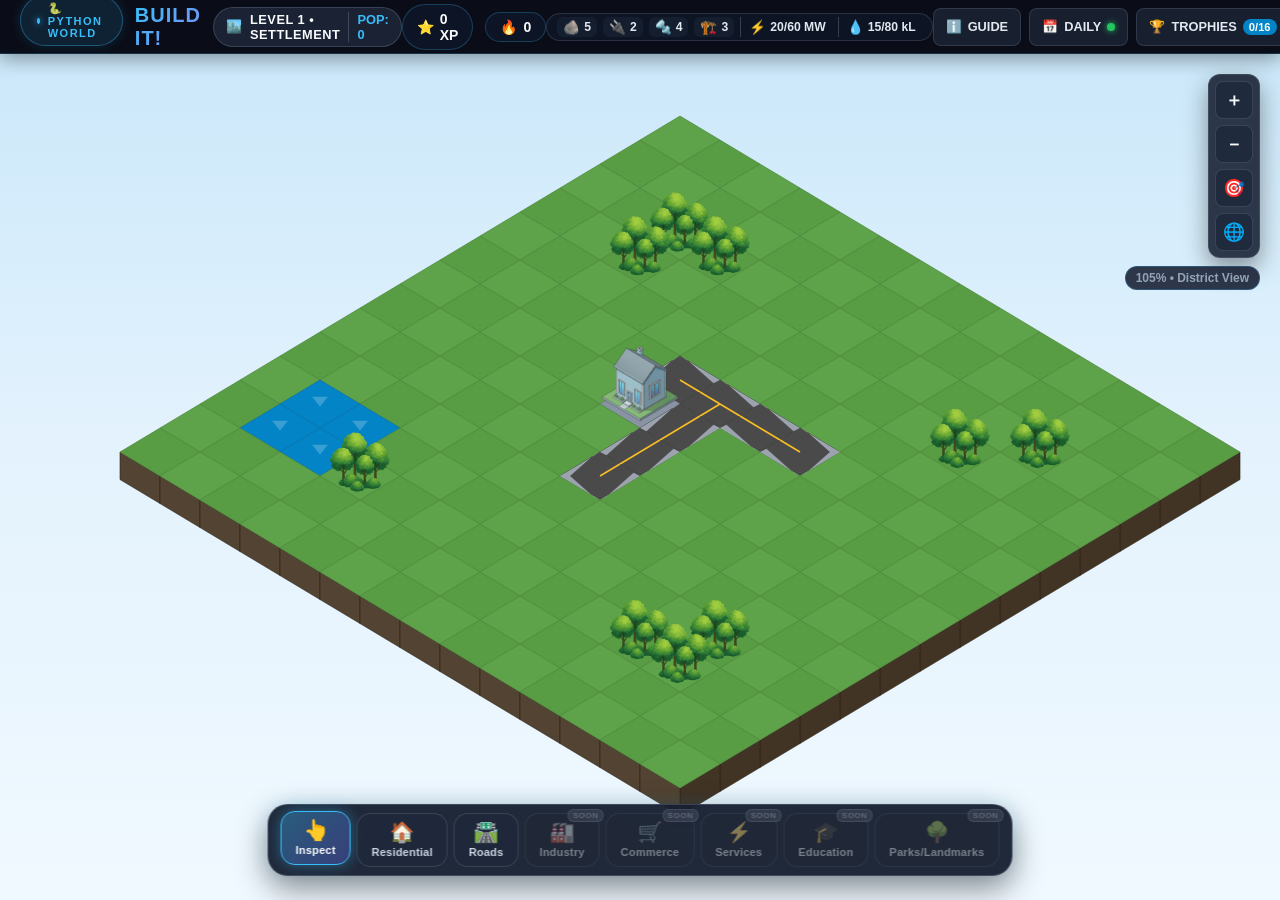
==== commit 727db5fd: "Integrate IsoCity city foundation into BUILD IT!" ====
--- a/index.html
+++ b/index.html
@@ -3,8 +3,8 @@
 <head>
     <meta charset="UTF-8">
     <meta name="viewport" content="width=device-width, initial-scale=1.0">
-    <meta name="description" content="BUILD IT! — Level-Based Technical Learning Game. Master programming concepts and build your House, Rocket, and Robot piece by piece!">
-    <title>BUILD IT! — Technical Learning Game</title>
+    <meta name="description" content="BUILD IT! — Educational Isometric City-Building Game. Master Python programming concepts and construct your living tech metropolis building by building!">
+    <title>BUILD IT! — Python City-Builder &amp; Technical Learning Game</title>
     <link rel="stylesheet" href="style.css">
 </head>
 
@@ -13,20 +13,447 @@
     <div class="game-container">
 
         <!-- ============================================== -->
-        <!-- 0. TOP UTILITY BAR (Sound Toggle & Toasts)     -->
-        <!-- ============================================== -->
-        <div class="game-top-bar">
+        <!-- 0. TOP CITY HUD & UTILITY NAVIGATION BAR       -->
+        <!-- ============================================== -->
+        <header class="city-top-hud" id="city-top-hud" role="banner">
+            <div class="hud-brand-group">
+                <div class="brand-pill">
+                    <span class="pill-dot"></span>
+                    <span class="brand-world-text">🐍 PYTHON WORLD</span>
+                </div>
+                <h1 class="city-game-title">BUILD IT!</h1>
+                <div class="city-status-pill" id="city-status-pill" title="City Development Level &amp; Population">
+                    <span class="city-status-icon">🏙️</span>
+                    <span id="city-level-text" class="city-level-text">LEVEL 1 • SETTLEMENT</span>
+                    <span id="city-pop-text" class="city-pop-text">POP: 0</span>
+                </div>
+            </div>
+
+            <div class="hud-stats-group">
+                <div class="hud-stat-pill stat-xp" title="Total Experience Points">
+                    <span class="hud-stat-icon">⭐</span>
+                    <span id="score" class="hud-stat-val">0 XP</span>
+                </div>
+                <div class="hud-stat-pill stat-streak" title="Current Correct Answer Streak">
+                    <span class="hud-stat-icon">🔥</span>
+                    <span id="streak" class="hud-stat-val">0</span>
+                </div>
+                <div id="hud-crisis-alert" class="hud-crisis-pill" style="display: none;" title="Active City Crisis Event">
+                    <span class="crisis-icon">⚠️</span>
+                    <span class="crisis-text">CRISIS ACTIVE</span>
+                </div>
+            </div>
+
+            <!-- City Industrial Supply & Services Balance -->
+            <div class="hud-resources-group" id="hud-resources-group" title="City Industrial Resources & Utility Balance">
+                <div class="hud-res-item" title="Silicon Wafers (Forged at Variable Foundry)">
+                    <span class="res-icon">🪨</span>
+                    <span id="res-silicon" class="res-val">5</span>
+                </div>
+                <div class="hud-res-item" title="Logic Circuits (Crafted at Function Forge)">
+                    <span class="res-icon">🔌</span>
+                    <span id="res-circuits" class="res-val">2</span>
+                </div>
+                <div class="hud-res-item" title="Structural Steel (Hardware Depot)">
+                    <span class="res-icon">🔩</span>
+                    <span id="res-steel" class="res-val">4</span>
+                </div>
+                <div class="hud-res-item" title="Construction Kits (Commercial Assembly)">
+                    <span class="res-icon">🏗️</span>
+                    <span id="res-kits" class="res-val">3</span>
+                </div>
+                <div class="hud-res-item res-service" id="hud-power-status" title="Electrical Grid Capacity vs Demand">
+                    <span class="res-icon">⚡</span>
+                    <span id="res-power" class="res-val">120/120 MW</span>
+                </div>
+                <div class="hud-res-item res-service" id="hud-water-status" title="Water Infrastructure Flow">
+                    <span class="res-icon">💧</span>
+                    <span id="res-water" class="res-val">80/150 kL</span>
+                </div>
+            </div>
+
+            <div class="hud-actions-group">
+                <button id="hud-guide-btn" class="hud-btn" type="button" title="City Architect Handbook & Guide" aria-label="City Guide">
+                    <span class="hud-btn-icon">ℹ️</span>
+                    <span class="hud-btn-label">GUIDE</span>
+                </button>
+                <button id="hud-daily-btn" class="hud-btn" type="button" title="Daily Engineering Challenge" aria-label="Daily Challenge">
+                    <span class="hud-btn-icon">📅</span>
+                    <span class="hud-btn-label">DAILY</span>
+                    <span id="hud-daily-badge" class="hud-badge-dot"></span>
+                </button>
+                <button id="hud-achievements-btn" class="hud-btn" type="button" title="Trophy Room &amp; Achievements" aria-label="Achievements">
+                    <span class="hud-btn-icon">🏆</span>
+                    <span class="hud-btn-label">TROPHIES</span>
+                    <span id="hud-achievements-count" class="hud-badge">0/16</span>
+                </button>
+                <button id="hud-review-btn" class="hud-btn" type="button" title="Mistake Review System" aria-label="Mistake Review">
+                    <span class="hud-btn-icon">📖</span>
+                    <span class="hud-btn-label">REVIEW</span>
+                    <span id="hud-mistakes-count" class="hud-badge">0</span>
+                </button>
+                <button id="sound-toggle-btn" class="sound-toggle-btn" type="button" aria-label="Toggle game sound">
+                    <span id="sound-toggle-icon" class="sound-icon">🔊</span>
+                    <span id="sound-toggle-label" class="sound-label">Sound ON</span>
+                </button>
+                <button id="hud-new-game-btn" class="hud-btn" type="button" title="New Run &amp; Settings" aria-label="Settings">
+                    <span class="hud-btn-icon">⚙️</span>
+                </button>
+            </div>
+        </header>
+
+        <!-- ============================================== -->
+        <!-- 1. MAIN INTERACTIVE ISOMETRIC CITY VIEWPORT    -->
+        <!-- ============================================== -->
+        <main id="city-viewport" class="city-viewport" role="region" aria-label="Interactive Isometric Python City">
+            <!-- HTML5 Isometric City Canvas -->
+            <canvas id="city-canvas" class="city-canvas" tabindex="0"></canvas>
+
+            <!-- Backward-compatibility SVG elements -->
+            <svg id="city-svg" class="city-svg" style="display: none;" xmlns="http://www.w3.org/2000/svg" preserveAspectRatio="xMidYMid slice">
+                <g id="city-camera-root"></g>
+            </svg>
+
+            <!-- Floating Contextual Building Inspector -->
+            <div id="city-contextual-inspector" class="city-contextual-inspector" style="display: none;" role="dialog" aria-label="Building Inspector"></div>
+
+            <!-- Floating Camera Controls (Top Right) -->
+            <div class="camera-controls-panel" aria-label="Camera Controls">
+                <div class="camera-btn-group">
+                    <button id="cam-zoom-in" class="camera-btn" type="button" title="Zoom In (+)" aria-label="Zoom In">＋</button>
+                    <button id="cam-zoom-out" class="camera-btn" type="button" title="Zoom Out (-)" aria-label="Zoom Out">－</button>
+                    <button id="cam-recenter" class="camera-btn" type="button" title="Recenter Camera (Space)" aria-label="Recenter Camera">🎯</button>
+                    <button id="cam-overview" class="camera-btn" type="button" title="City Overview" aria-label="City Overview">🌐</button>
+                </div>
+                <div id="cam-zoom-badge" class="camera-zoom-badge">100% • District View</div>
+            </div>
+
+            <!-- City-Builder Bottom Dock (Build Toolbar) -->
+            <div class="city-bottom-dock" id="city-bottom-dock">
+                <!-- City Construction & Build Toolbar -->
+                <nav class="city-build-toolbar" id="city-build-toolbar" aria-label="City Construction & Build Tools">
+                    <button type="button" class="build-tool-btn active" data-tool-id="select">
+                        <span class="tool-icon">👆</span>
+                        <span class="tool-label">Inspect</span>
+                    </button>
+                    <button type="button" class="build-tool-btn" data-tool-id="residential">
+                        <span class="tool-icon">🏠</span>
+                        <span class="tool-label">Residential</span>
+                    </button>
+                    <button type="button" class="build-tool-btn" data-tool-id="roads">
+                        <span class="tool-icon">🛣️</span>
+                        <span class="tool-label">Roads</span>
+                    </button>
+                    <button type="button" class="build-tool-btn disabled" data-tool-id="industry" title="Industry (Phase 1B)">
+                        <span class="tool-icon">🏭</span>
+                        <span class="tool-label">Industry</span>
+                        <span class="tool-future-badge">SOON</span>
+                    </button>
+                    <button type="button" class="build-tool-btn disabled" data-tool-id="commerce" title="Commerce (Phase 1B)">
+                        <span class="tool-icon">🛒</span>
+                        <span class="tool-label">Commerce</span>
+                        <span class="tool-future-badge">SOON</span>
+                    </button>
+                    <button type="button" class="build-tool-btn disabled" data-tool-id="services" title="Services (Phase 1B)">
+                        <span class="tool-icon">⚡</span>
+                        <span class="tool-label">Services</span>
+                        <span class="tool-future-badge">SOON</span>
+                    </button>
+                    <button type="button" class="build-tool-btn disabled" data-tool-id="education" title="Education (Phase 1B)">
+                        <span class="tool-icon">🎓</span>
+                        <span class="tool-label">Education</span>
+                        <span class="tool-future-badge">SOON</span>
+                    </button>
+                    <button type="button" class="build-tool-btn disabled" data-tool-id="parks" title="Parks / Landmarks (Phase 1B)">
+                        <span class="tool-icon">🌳</span>
+                        <span class="tool-label">Parks/Landmarks</span>
+                        <span class="tool-future-badge">SOON</span>
+                    </button>
+                </nav>            </div>
+
+            <!-- Floating Build Mode Catalog Drawer (Bottom Slide-Up) -->
+            <div id="city-build-drawer" class="city-build-drawer" style="display: none;" role="region" aria-label="City Construction Catalog">
+                <div class="build-drawer-header">
+                    <div class="drawer-title-group">
+                        <span id="build-drawer-icon" class="drawer-icon">🏠</span>
+                        <div>
+                            <h3 id="build-drawer-title" class="drawer-title">RESIDENTIAL ZONING</h3>
+                            <span id="build-drawer-desc" class="drawer-desc">Construct houses and apartments to grow city population and supply workforce.</span>
+                        </div>
+                    </div>
+                    <button id="build-drawer-close" class="modal-close-btn" type="button" aria-label="Close Build Drawer">✕</button>
+                </div>
+                <div id="build-drawer-grid" class="build-drawer-grid"></div>
+            </div>
+
+            <!-- Floating Building Inspection Panel (Docked Right Side Drawer) -->
+            <aside id="building-inspect-panel" class="building-inspect-panel" aria-label="Building Inspection" style="display: none;"></aside>
+
+            <!-- Toast Container -->
             <div id="toast-container" class="toast-container" aria-live="polite"></div>
-            <button id="sound-toggle-btn" class="sound-toggle-btn" type="button" aria-label="Toggle game sound">
-                <span id="sound-toggle-icon" class="sound-icon">🔊</span>
-                <span id="sound-toggle-label" class="sound-label">Sound ON</span>
-            </button>
+        </main>
+
+        <!-- ============================================== -->
+        <!-- 2. CITY CHALLENGE & CONSTRUCTION MODAL         -->
+        <!-- ============================================== -->
+        <div id="city-challenge-modal" class="modal-overlay challenge-modal-overlay" style="display: none;" role="dialog" aria-modal="true" aria-labelledby="challenge-building-title">
+            <div class="challenge-modal-card">
+                <div class="challenge-modal-header">
+                    <div class="challenge-header-left">
+                        <span id="challenge-building-icon" class="challenge-header-icon">🏗️</span>
+                        <div>
+                            <h3 id="challenge-building-title" class="challenge-header-title">SYNTAX GATEWAY</h3>
+                            <span id="challenge-district-subtitle" class="challenge-header-subtitle">PYTHON BASICS DISTRICT</span>
+                        </div>
+                    </div>
+                    <div class="challenge-header-right">
+                        <div class="stat-item stat-lives">
+                            <span class="stat-label">LIVES</span>
+                            <span id="lives" class="stat-value">❤️ ❤️ ❤️</span>
+                        </div>
+                        <button id="hint-button" class="hint-button" type="button">💡 Hint (1 left)</button>
+                        <button id="challenge-modal-close" class="modal-close-btn" type="button" aria-label="Close Challenge">✕</button>
+                    </div>
+                </div>
+
+                <div class="challenge-modal-body">
+                    <div id="streak-banner" class="streak-banner" style="display: none;"></div>
+                    <div id="question-card" class="question-card">
+                <div class="question-header">
+                    <div class="question-meta-row">
+                        <span id="question-number" class="question-badge">🎯 PIECE 1 OF 10</span>
+                        <span id="challenge-type-badge" class="challenge-type-badge type-mcq">🎯 MCQ</span>
+                        <span id="difficulty-badge" class="difficulty-badge badge-easy">VERY EASY</span>
+                    </div>
+                </div>
+
+                <!-- Practice Banner (Encouraging review of previously missed concepts) -->
+                <div id="revenge-banner" class="revenge-banner" style="display: none;">
+                    <span class="revenge-icon">💡</span>
+                    <div class="revenge-text-group">
+                        <span class="revenge-title">PRACTICE &amp; TRY AGAIN</span>
+                        <span id="revenge-subtitle" class="revenge-subtitle">Let's practice this concept with a fresh question!</span>
+                    </div>
+                </div>
+
+                <!-- Orientation Strip: WHERE AM I? WHAT AM I LEARNING? WHAT DO I NEED TO DO? -->
+                <div class="challenge-orientation-bar" id="challenge-orientation-bar" style="display: flex; gap: 8px; font-size: 0.75rem; color: #94a3b8; font-weight: 700; margin-bottom: 8px; align-items: center;">
+                    <span id="orientation-world-tag" style="color: #38bdf8;">🐍 PYTHON WORLD</span>
+                    <span>•</span>
+                    <span id="orientation-stage-tag" style="color: #f1f5f9;">CHAPTER 1: PYTHON BASICS</span>
+                    <span>•</span>
+                    <span id="orientation-mission-tag" style="color: #4ade80;">1. Python Basics</span>
+                </div>
+
+                <p id="question-text">Loading question...</p>
+
+                <!-- Code block display for questions with code -->
+                <div id="code-snippet-box" class="code-snippet-box" style="display: none;">
+                    <div class="code-header">
+                        <span class="code-dot red"></span>
+                        <span class="code-dot yellow"></span>
+                        <span class="code-dot green"></span>
+                        <span class="code-lang">Python</span>
+                    </div>
+                    <pre><code id="code-snippet-text"></code></pre>
+                </div>
+
+                <!-- Hint display container -->
+                <div id="hint-box" class="hint-box" style="display: none;"></div>
+
+                <!-- Answer buttons grid (MCQ Only) -->
+                <div class="answers-grid">
+                    <button id="correct-answer" class="answer-btn" type="button"></button>
+                    <button id="wrong-answer-1" class="answer-btn" type="button"></button>
+                    <button id="wrong-answer-2" class="answer-btn" type="button"></button>
+                    <button id="wrong-answer-3" class="answer-btn" type="button"></button>
+                </div>
+
+                <!-- Result & Explanation Box (Shown after answering) -->
+                    <div id="result-box" class="result-box" style="display: none;">
+                    <div class="result-header">
+                        <div class="result-title-group">
+                            <span id="result-status" class="result-status"></span>
+                        </div>
+                        <div class="result-pills-row">
+                            <span id="result-xp-tag" class="result-pill xp-pill"></span>
+                            <span id="result-life-tag" class="result-pill life-pill" style="display: none;"></span>
+                            <span id="result-streak-tag" class="result-pill streak-pill" style="display: none;"></span>
+                            <span id="result-piece-tag" class="result-pill piece-pill" style="display: none;"></span>
+                        </div>
+                    </div>
+
+                    <!-- Concept Label Badge (V11-B Learning Depth) -->
+                    <div id="result-concept-bar" class="result-concept-bar" style="display: none;">
+                        <span class="concept-badge-prefix">CONCEPT</span>
+                        <span id="result-concept-text" class="concept-badge-text"></span>
+                    </div>
+
+                    <!-- Correct Answer Row (Shown for wrong answers) -->
+                    <div id="result-correct-answer" class="result-correct-answer" style="display: none;"></div>
+
+                    <!-- Selected Wrong Answer Note (Shown when useful for wrong answers) -->
+                    <div id="result-wrong-choice-note" class="result-wrong-choice-note" style="display: none;">
+                        <span class="wrong-choice-icon">⚠️</span>
+                        <div class="wrong-choice-body">
+                            <span class="wrong-choice-label">YOUR ANSWER:</span>
+                            <span id="result-wrong-choice-text" class="wrong-choice-text"></span>
+                        </div>
+                    </div>
+
+                    <!-- Main Explanation Container -->
+                    <div class="result-explanation-container">
+                        <span class="explanation-icon">💡</span>
+                        <div class="explanation-body">
+                            <span id="result-explanation-heading" class="explanation-heading">WHY IT WORKS</span>
+                            <p id="result-explanation" class="result-explanation"></p>
+                        </div>
+                    </div>
+
+                    <!-- Short Practical Takeaway (V11-B Learning Depth) -->
+                    <div id="result-takeaway-box" class="result-takeaway-box" style="display: none;">
+                        <span class="takeaway-icon">🎯</span>
+                        <div class="takeaway-body">
+                            <span class="takeaway-label">KEY TAKEAWAY</span>
+                            <p id="result-takeaway-text" class="result-takeaway-text"></p>
+                        </div>
+                    </div>
+
+                    <!-- Optional Expandable "Learn More" (V11-B Learning Depth) -->
+                    <div id="result-learn-more-wrap" class="result-learn-more-wrap" style="display: none;">
+                        <button id="result-learn-more-toggle" class="learn-more-toggle-btn" type="button" aria-expanded="false" aria-controls="result-learn-more-drawer">
+                            <span class="learn-more-btn-label">📖 LEARN MORE</span>
+                            <span id="learn-more-chevron" class="learn-more-chevron">▾</span>
+                        </button>
+                        <div id="result-learn-more-drawer" class="result-learn-more-drawer" style="display: none;">
+                            <p id="result-learn-more-text" class="learn-more-text"></p>
+                        </div>
+                    </div>
+
+                    <button id="continue-button" class="btn-action continue-btn" type="button">CONTINUE ➔</button>
+                </div>
+                    <div id="feedback" class="feedback" style="display: none;"></div>
+                    <div id="level-complete-card" class="state-card level-complete-card" style="display: none;">
+                <div class="state-badge-wrap">
+                    <span class="checkpoint-saved-badge">💾 CHECKPOINT SAVED</span>
+                </div>
+                <div class="state-icon" id="build-complete-icon">🎉</div>
+                <h3 id="level-complete-title">LEVEL COMPLETE!</h3>
+                <div id="perfect-level-banner" class="perfect-level-banner" style="display: none;">
+                    ⭐ PERFECT LEVEL! 10 / 10 Correct
+                </div>
+                <div id="build-complete-badge" class="complete-subtitle">BUILD COMPLETED!</div>
+                <p id="level-complete-message">You completed all questions in this level.</p>
+                <div id="build-complete-stats" class="final-stats"></div>
+                <div id="level-challenge-stats" class="level-challenge-stats"></div>
+                <div id="build-unlock-banner" class="unlock-banner"></div>
+                <div class="level-action-row">
+                    <button id="review-mistakes-level-btn" class="btn-action secondary-btn review-btn" type="button">
+                        🔍 REVIEW MISTAKES (<span id="level-mistakes-badge">0</span>)
+                    </button>
+                    <button id="next-level-button" class="btn-action primary-btn next-level-btn">CONTINUE TO NEXT LEVEL ➔</button>
+                </div>
+            </div>
+
+            <!-- Final Game Complete Card (All 3 Levels Done) -->
+                    <div id="game-complete-card" class="state-card game-complete-card" style="display: none;">
+                <div class="state-badge-wrap">
+                    <span class="master-champion-badge">🏆 BUILD WORLD COMPLETED</span>
+                </div>
+                <div class="state-icon">👑</div>
+                <h3 class="victory-title">BUILD WORLD COMPLETE!</h3>
+                <p id="game-complete-subtitle" class="complete-subtitle">All 3 Levels Completed</p>
+                <p id="game-complete-summary">
+                    Incredible achievement! You conquered all 3 levels, solved engineering challenges, and successfully built the House, Rocket, and Robot!
+                </p>
+
+                <!-- Performance Grade Banner -->
+                <div id="final-grade-box" class="final-grade-box"></div>
+
+                <div id="completed-builds-showcase" class="completed-builds-showcase">
+                    <!-- Dynamic showcase cards generated from BUILDS in script.js -->
+                </div>
+
+                <!-- Detailed Performance Report -->
+                <div id="final-stats" class="final-stats"></div>
+
+                <!-- Challenge Type Breakdown -->
+                <div id="final-challenge-stats" class="final-challenge-stats"></div>
+
+                <!-- Personal Records Section -->
+                <div id="final-personal-records" class="final-personal-records"></div>
+
+                <!-- Achievements Showcase -->
+                <div id="final-achievements-showcase" class="final-achievements-showcase"></div>
+
+                <!-- 4 Learning Evolution Feedback Quadrants -->
+                <div id="final-learning-quadrants" class="final-learning-quadrants">
+                    <div class="quadrant-card quad-well">
+                        <div class="quad-head">
+                            <span class="quad-icon">✨</span>
+                            <h4 class="quad-title">WHAT I DID WELL</h4>
+                        </div>
+                        <div id="quad-well-content" class="quad-content"></div>
+                    </div>
+                    <div class="quadrant-card quad-struggled">
+                        <div class="quad-head">
+                            <span class="quad-icon">⚠️</span>
+                            <h4 class="quad-title">WHAT I STRUGGLED WITH</h4>
+                        </div>
+                        <div id="quad-struggled-content" class="quad-content"></div>
+                    </div>
+                    <div class="quadrant-card quad-learned">
+                        <div class="quad-head">
+                            <span class="quad-icon">🧠</span>
+                            <h4 class="quad-title">WHAT I LEARNED</h4>
+                        </div>
+                        <div id="quad-learned-content" class="quad-content"></div>
+                    </div>
+                    <div class="quadrant-card quad-next">
+                        <div class="quad-head">
+                            <span class="quad-icon">🎯</span>
+                            <h4 class="quad-title">WHAT TO PRACTICE NEXT</h4>
+                        </div>
+                        <div id="quad-next-content" class="quad-content"></div>
+                    </div>
+                </div>
+
+                <!-- Victory Actions Row -->
+                <div class="victory-actions">
+                    <button id="review-mistakes-final-btn" class="btn-action secondary-btn review-btn" type="button">
+                        🔍 REVIEW MISTAKES (<span id="final-mistakes-badge">0</span>)
+                    </button>
+                    <button id="play-again-button" class="btn-action primary-btn play-again-btn">
+                        PLAY AGAIN (START FROM LEVEL 1) ↺
+                    </button>
+                </div>
+            </div>
+
+            <!-- Level Failed Card (Restarts only the current level) -->
+                    <div id="game-over-card" class="state-card game-over-card" style="display: none;">
+                <div class="state-badge-wrap">
+                    <span class="checkpoint-safe-badge">💾 CHECKPOINTS PRESERVED</span>
+                </div>
+                <div class="state-icon">💀</div>
+                <h3 id="game-over-title">LEVEL FAILED</h3>
+                <p id="game-over-message">You ran out of lives on this level.</p>
+                <div id="game-over-stats" class="final-stats"></div>
+                <button id="try-again-button" class="btn-action try-again-btn">TRY LEVEL AGAIN ↺</button>
+            </div>
+
         </div>
 
-        <!-- ============================================== -->
-        <!-- 1. START / MENU SCREEN                         -->
-        <!-- ============================================== -->
-        <div id="start-screen" class="start-screen">
+    </div>
+
+    <!-- Mistake Review Modal (Learning & Review Feature) -->
+                </div>
+            </div>
+        </div>
+
+        <!-- ============================================== -->
+        <!-- 3. PRESERVED SCREENS (COMPATIBILITY & NAVIGATION) -->
+        <!-- ============================================== -->
+        <div id="start-screen" class="start-screen" style="display: none;">
             <div class="brand-pill">
                 <span class="pill-dot"></span>
                 <span>🐍 PYTHON WORLD • LEARN &amp; BUILD</span>
@@ -137,6 +564,7 @@
         <!-- ============================================== -->
         <!-- 1.5. BUILD WORLD PROGRESSION MAP SCREEN        -->
         <!-- ============================================== -->
+
         <div id="world-map-screen" class="world-map-screen" style="display: none;">
             <div class="world-map-header">
                 <div class="brand-pill map-brand-pill">
@@ -237,22 +665,26 @@
         <!-- ============================================== -->
         <!-- 1.6. ACHIEVEMENTS & TROPHY COLLECTION SCREEN   -->
         <!-- ============================================== -->
-        <div id="achievements-screen" class="achievements-screen" style="display: none;">
-            <div class="achievements-screen-header">
-                <div class="brand-pill ach-brand-pill">
-                    <span class="pill-dot"></span>
-                    <span>TROPHY ROOM • PERMANENT PROGRESSION</span>
-                </div>
-                <h2 class="achievements-screen-title">🏆 ACHIEVEMENTS & REWARDS</h2>
-                <p class="achievements-screen-subtitle">Your permanently unlocked badges and achievements remain forever across games.</p>
-
-                <div class="achievements-stats-bar">
-                    <div class="ach-stat-chip">
-                        <span class="ach-chip-label">COLLECTION STATUS</span>
-                        <span id="achievements-count-badge" class="ach-chip-val">0 / 16 UNLOCKED</span>
-                    </div>
-                </div>
-            </div>
+
+        <div id="achievements-screen" class="achievements-screen modal-overlay" style="display: none;" role="dialog" aria-modal="true" aria-labelledby="achievements-title">
+            <div class="review-modal-card achievements-modal-card">
+                <div class="modal-header">
+                    <div>
+                        <span class="modal-badge">🏆 METROPOLITAN RECORDS</span>
+                        <h2 id="achievements-title" class="modal-title">TROPHY ROOM & ACHIEVEMENTS</h2>
+                    </div>
+                    <button id="achievements-modal-close" class="modal-close-btn" type="button" aria-label="Close dialog">✕</button>
+                </div>
+                <div class="achievements-screen-header">
+                    <p class="achievements-screen-subtitle">Your permanently unlocked badges and achievements remain forever across games.</p>
+
+                    <div class="achievements-stats-bar">
+                        <div class="ach-stat-chip">
+                            <span class="ach-chip-label">COLLECTION STATUS</span>
+                            <span id="achievements-count-badge" class="ach-chip-val">0 / 16 UNLOCKED</span>
+                        </div>
+                    </div>
+                </div>
 
             <!-- Full Achievements Grid (All 12 achievements) -->
             <div id="world-achievements-grid" class="achievements-grid">
@@ -265,15 +697,47 @@
                     <span>← BACK / HOME</span>
                 </button>
             </div>
+            </div>
         </div>
 
         <!-- ============================================== -->
+        <!-- 1.7. HALL OF RECORDS / PERSONAL RECORDS MODAL  -->
+        <!-- ============================================== -->
+        <div id="hall-of-records-modal" class="modal-overlay" style="display: none;" role="dialog" aria-modal="true" aria-labelledby="records-modal-title">
+            <div class="review-modal-card records-modal-card">
+                <div class="modal-header">
+                    <div>
+                        <span class="modal-badge">📜 METROPOLITAN ARCHIVES</span>
+                        <h2 id="records-modal-title" class="modal-title">HALL OF RECORDS</h2>
+                    </div>
+                    <button id="records-modal-close" class="modal-close-btn" type="button" aria-label="Close dialog">✕</button>
+                </div>
+                <div class="records-modal-body">
+                    <p class="records-subtitle">City engineering analytics, personal bests, and permanent milestone records.</p>
+                    <div id="records-stats-grid" class="records-stats-grid">
+                        <!-- Populated dynamically via script.js -->
+                    </div>
+                </div>
+                <div class="records-footer-actions">
+                    <button id="records-to-achievements-btn" class="map-primary-btn" type="button">
+                        <span>🏆 VIEW TROPHY COLLECTION</span>
+                    </button>
+                    <button id="records-return-city-btn" class="map-secondary-btn" type="button">
+                        <span>← RETURN TO CITY</span>
+                    </button>
+                </div>
+            </div>
+        </div>
+
+        <!-- ============================================== -->
         <!-- 2. MAIN GAMEPLAY SCREEN                        -->
         <!-- ============================================== -->
+
+        <!-- Legacy Game Screen (Preserved for compatibility and fallback piece models) -->
         <div id="game-screen" style="display: none;">
 
-            <!-- Build World Progression Header -->
-            <div id="build-world-bar" class="build-world-bar" aria-label="Python World Progression">
+            <!-- Build World Progression Header (Preserved for compatibility) -->
+            <div id="build-world-bar" class="build-world-bar" style="display: none;" aria-label="Python World Progression">
                 <div class="world-header-row">
                     <span class="world-title-label">🐍 PYTHON WORLD • CHAPTERS</span>
                     <div class="in-game-nav-btns">
@@ -282,12 +746,9 @@
                     </div>
                     <span class="world-level-count">3 Chapters</span>
                 </div>
-                <div id="world-items-row" class="world-items-row">
-                    <!-- Dynamic build world items generated from BUILDS in script.js -->
-                </div>
-            </div>
-
-            <!-- Header / Status Bar -->
+                <div id="world-items-row" class="world-items-row"></div>
+            </div>
+
             <header class="game-header">
                 <div class="header-top">
                     <div class="level-badge-wrap">
@@ -317,9 +778,6 @@
             </header>
 
             <!-- Streak Milestone Notification Banner -->
-            <div id="streak-banner" class="streak-banner" style="display: none;"></div>
-
-            <!-- Visual Builder Stage -->
             <div id="builder-stage" class="builder-stage" aria-label="Building progress">
                 <div class="builder-header">
                     <span id="builder-title" class="builder-title">🏠 BUILD YOUR HOUSE</span>
@@ -466,239 +924,12 @@
             </div>
 
             <!-- Question Card (Main Visual Focus) -->
-            <div id="question-card" class="question-card">
-                <div class="question-header">
-                    <div class="question-meta-row">
-                        <span id="question-number" class="question-badge">🎯 PIECE 1 OF 10</span>
-                        <span id="challenge-type-badge" class="challenge-type-badge type-mcq">🎯 MCQ</span>
-                        <span id="difficulty-badge" class="difficulty-badge badge-easy">VERY EASY</span>
-                    </div>
-                </div>
-
-                <!-- Practice Banner (Encouraging review of previously missed concepts) -->
-                <div id="revenge-banner" class="revenge-banner" style="display: none;">
-                    <span class="revenge-icon">💡</span>
-                    <div class="revenge-text-group">
-                        <span class="revenge-title">PRACTICE &amp; TRY AGAIN</span>
-                        <span id="revenge-subtitle" class="revenge-subtitle">Let's practice this concept with a fresh question!</span>
-                    </div>
-                </div>
-
-                <!-- Orientation Strip: WHERE AM I? WHAT AM I LEARNING? WHAT DO I NEED TO DO? -->
-                <div class="challenge-orientation-bar" id="challenge-orientation-bar" style="display: flex; gap: 8px; font-size: 0.75rem; color: #94a3b8; font-weight: 700; margin-bottom: 8px; align-items: center;">
-                    <span id="orientation-world-tag" style="color: #38bdf8;">🐍 PYTHON WORLD</span>
-                    <span>•</span>
-                    <span id="orientation-stage-tag" style="color: #f1f5f9;">CHAPTER 1: PYTHON BASICS</span>
-                    <span>•</span>
-                    <span id="orientation-mission-tag" style="color: #4ade80;">1. Python Basics</span>
-                </div>
-
-                <p id="question-text">Loading question...</p>
-
-                <!-- Code block display for questions with code -->
-                <div id="code-snippet-box" class="code-snippet-box" style="display: none;">
-                    <div class="code-header">
-                        <span class="code-dot red"></span>
-                        <span class="code-dot yellow"></span>
-                        <span class="code-dot green"></span>
-                        <span class="code-lang">Python</span>
-                    </div>
-                    <pre><code id="code-snippet-text"></code></pre>
-                </div>
-
-                <!-- Hint display container -->
-                <div id="hint-box" class="hint-box" style="display: none;"></div>
-
-                <!-- Answer buttons grid (MCQ Only) -->
-                <div class="answers-grid">
-                    <button id="correct-answer" class="answer-btn" type="button"></button>
-                    <button id="wrong-answer-1" class="answer-btn" type="button"></button>
-                    <button id="wrong-answer-2" class="answer-btn" type="button"></button>
-                    <button id="wrong-answer-3" class="answer-btn" type="button"></button>
-                </div>
-
-                <!-- Result & Explanation Box (Shown after answering) -->
-                <div id="result-box" class="result-box" style="display: none;">
-                    <div class="result-header">
-                        <div class="result-title-group">
-                            <span id="result-status" class="result-status"></span>
-                        </div>
-                        <div class="result-pills-row">
-                            <span id="result-xp-tag" class="result-pill xp-pill"></span>
-                            <span id="result-life-tag" class="result-pill life-pill" style="display: none;"></span>
-                            <span id="result-streak-tag" class="result-pill streak-pill" style="display: none;"></span>
-                            <span id="result-piece-tag" class="result-pill piece-pill" style="display: none;"></span>
-                        </div>
-                    </div>
-
-                    <!-- Concept Label Badge (V11-B Learning Depth) -->
-                    <div id="result-concept-bar" class="result-concept-bar" style="display: none;">
-                        <span class="concept-badge-prefix">CONCEPT</span>
-                        <span id="result-concept-text" class="concept-badge-text"></span>
-                    </div>
-
-                    <!-- Correct Answer Row (Shown for wrong answers) -->
-                    <div id="result-correct-answer" class="result-correct-answer" style="display: none;"></div>
-
-                    <!-- Selected Wrong Answer Note (Shown when useful for wrong answers) -->
-                    <div id="result-wrong-choice-note" class="result-wrong-choice-note" style="display: none;">
-                        <span class="wrong-choice-icon">⚠️</span>
-                        <div class="wrong-choice-body">
-                            <span class="wrong-choice-label">YOUR ANSWER:</span>
-                            <span id="result-wrong-choice-text" class="wrong-choice-text"></span>
-                        </div>
-                    </div>
-
-                    <!-- Main Explanation Container -->
-                    <div class="result-explanation-container">
-                        <span class="explanation-icon">💡</span>
-                        <div class="explanation-body">
-                            <span id="result-explanation-heading" class="explanation-heading">WHY IT WORKS</span>
-                            <p id="result-explanation" class="result-explanation"></p>
-                        </div>
-                    </div>
-
-                    <!-- Short Practical Takeaway (V11-B Learning Depth) -->
-                    <div id="result-takeaway-box" class="result-takeaway-box" style="display: none;">
-                        <span class="takeaway-icon">🎯</span>
-                        <div class="takeaway-body">
-                            <span class="takeaway-label">KEY TAKEAWAY</span>
-                            <p id="result-takeaway-text" class="result-takeaway-text"></p>
-                        </div>
-                    </div>
-
-                    <!-- Optional Expandable "Learn More" (V11-B Learning Depth) -->
-                    <div id="result-learn-more-wrap" class="result-learn-more-wrap" style="display: none;">
-                        <button id="result-learn-more-toggle" class="learn-more-toggle-btn" type="button" aria-expanded="false" aria-controls="result-learn-more-drawer">
-                            <span class="learn-more-btn-label">📖 LEARN MORE</span>
-                            <span id="learn-more-chevron" class="learn-more-chevron">▾</span>
-                        </button>
-                        <div id="result-learn-more-drawer" class="result-learn-more-drawer" style="display: none;">
-                            <p id="result-learn-more-text" class="learn-more-text"></p>
-                        </div>
-                    </div>
-
-                    <button id="continue-button" class="btn-action continue-btn" type="button">CONTINUE ➔</button>
-                </div>
-
-                <div id="feedback" class="feedback" style="display: none;"></div>
-            </div>
-
-            <!-- Level Complete Card (Checkpoints) -->
-            <div id="level-complete-card" class="state-card level-complete-card" style="display: none;">
-                <div class="state-badge-wrap">
-                    <span class="checkpoint-saved-badge">💾 CHECKPOINT SAVED</span>
-                </div>
-                <div class="state-icon" id="build-complete-icon">🎉</div>
-                <h3 id="level-complete-title">LEVEL COMPLETE!</h3>
-                <div id="perfect-level-banner" class="perfect-level-banner" style="display: none;">
-                    ⭐ PERFECT LEVEL! 10 / 10 Correct
-                </div>
-                <div id="build-complete-badge" class="complete-subtitle">BUILD COMPLETED!</div>
-                <p id="level-complete-message">You completed all questions in this level.</p>
-                <div id="build-complete-stats" class="final-stats"></div>
-                <div id="level-challenge-stats" class="level-challenge-stats"></div>
-                <div id="build-unlock-banner" class="unlock-banner"></div>
-                <div class="level-action-row">
-                    <button id="review-mistakes-level-btn" class="btn-action secondary-btn review-btn" type="button">
-                        🔍 REVIEW MISTAKES (<span id="level-mistakes-badge">0</span>)
-                    </button>
-                    <button id="next-level-button" class="btn-action primary-btn next-level-btn">CONTINUE TO NEXT LEVEL ➔</button>
-                </div>
-            </div>
-
-            <!-- Final Game Complete Card (All 3 Levels Done) -->
-            <div id="game-complete-card" class="state-card game-complete-card" style="display: none;">
-                <div class="state-badge-wrap">
-                    <span class="master-champion-badge">🏆 BUILD WORLD COMPLETED</span>
-                </div>
-                <div class="state-icon">👑</div>
-                <h3 class="victory-title">BUILD WORLD COMPLETE!</h3>
-                <p id="game-complete-subtitle" class="complete-subtitle">All 3 Levels Completed</p>
-                <p id="game-complete-summary">
-                    Incredible achievement! You conquered all 3 levels, solved engineering challenges, and successfully built the House, Rocket, and Robot!
-                </p>
-
-                <!-- Performance Grade Banner -->
-                <div id="final-grade-box" class="final-grade-box"></div>
-
-                <div id="completed-builds-showcase" class="completed-builds-showcase">
-                    <!-- Dynamic showcase cards generated from BUILDS in script.js -->
-                </div>
-
-                <!-- Detailed Performance Report -->
-                <div id="final-stats" class="final-stats"></div>
-
-                <!-- Challenge Type Breakdown -->
-                <div id="final-challenge-stats" class="final-challenge-stats"></div>
-
-                <!-- Personal Records Section -->
-                <div id="final-personal-records" class="final-personal-records"></div>
-
-                <!-- Achievements Showcase -->
-                <div id="final-achievements-showcase" class="final-achievements-showcase"></div>
-
-                <!-- 4 Learning Evolution Feedback Quadrants -->
-                <div id="final-learning-quadrants" class="final-learning-quadrants">
-                    <div class="quadrant-card quad-well">
-                        <div class="quad-head">
-                            <span class="quad-icon">✨</span>
-                            <h4 class="quad-title">WHAT I DID WELL</h4>
-                        </div>
-                        <div id="quad-well-content" class="quad-content"></div>
-                    </div>
-                    <div class="quadrant-card quad-struggled">
-                        <div class="quad-head">
-                            <span class="quad-icon">⚠️</span>
-                            <h4 class="quad-title">WHAT I STRUGGLED WITH</h4>
-                        </div>
-                        <div id="quad-struggled-content" class="quad-content"></div>
-                    </div>
-                    <div class="quadrant-card quad-learned">
-                        <div class="quad-head">
-                            <span class="quad-icon">🧠</span>
-                            <h4 class="quad-title">WHAT I LEARNED</h4>
-                        </div>
-                        <div id="quad-learned-content" class="quad-content"></div>
-                    </div>
-                    <div class="quadrant-card quad-next">
-                        <div class="quad-head">
-                            <span class="quad-icon">🎯</span>
-                            <h4 class="quad-title">WHAT TO PRACTICE NEXT</h4>
-                        </div>
-                        <div id="quad-next-content" class="quad-content"></div>
-                    </div>
-                </div>
-
-                <!-- Victory Actions Row -->
-                <div class="victory-actions">
-                    <button id="review-mistakes-final-btn" class="btn-action secondary-btn review-btn" type="button">
-                        🔍 REVIEW MISTAKES (<span id="final-mistakes-badge">0</span>)
-                    </button>
-                    <button id="play-again-button" class="btn-action primary-btn play-again-btn">
-                        PLAY AGAIN (START FROM LEVEL 1) ↺
-                    </button>
-                </div>
-            </div>
-
-            <!-- Level Failed Card (Restarts only the current level) -->
-            <div id="game-over-card" class="state-card game-over-card" style="display: none;">
-                <div class="state-badge-wrap">
-                    <span class="checkpoint-safe-badge">💾 CHECKPOINTS PRESERVED</span>
-                </div>
-                <div class="state-icon">💀</div>
-                <h3 id="game-over-title">LEVEL FAILED</h3>
-                <p id="game-over-message">You ran out of lives on this level.</p>
-                <div id="game-over-stats" class="final-stats"></div>
-                <button id="try-again-button" class="btn-action try-again-btn">TRY LEVEL AGAIN ↺</button>
-            </div>
-
         </div>
 
-    </div>
-
-    <!-- Mistake Review Modal (Learning & Review Feature) -->
-    <div id="mistake-review-modal" class="modal-overlay" style="display: none;" role="dialog" aria-modal="true" aria-labelledby="mistake-review-title">
+        <!-- ============================================== -->
+        <!-- 4. DIALOG MODALS                               -->
+        <!-- ============================================== -->
+        <div id="mistake-review-modal" class="modal-overlay" style="display: none;" role="dialog" aria-modal="true" aria-labelledby="mistake-review-title">
         <div class="modal-card review-modal-card">
             <div class="modal-header">
                 <div class="modal-title-group">
@@ -722,6 +953,55 @@
 
     <!-- ============================================== -->
     <!-- NEW GAME CONFIRMATION MODAL (V11-A)            -->
+    <!-- ============================================== -->
+    <!-- CITY ARCHITECT GUIDE & HANDBOOK MODAL          -->
+    <!-- ============================================== -->
+    <div id="city-guide-modal" class="modal-overlay" style="display: none;" role="dialog" aria-modal="true" aria-labelledby="guide-modal-title">
+        <div class="review-modal-card guide-modal-card">
+            <div class="modal-header">
+                <div>
+                    <span class="modal-badge">🏙️ METROPOLIS HANDBOOK</span>
+                    <h3 id="guide-modal-title" class="modal-title">CITY ARCHITECT GUIDE</h3>
+                </div>
+                <button id="guide-modal-close" class="modal-close-btn" type="button" aria-label="Close dialog">✕</button>
+            </div>
+            <div class="guide-modal-body">
+                <p class="guide-lead-text">
+                    Welcome, City Architect! In <strong>BUILD IT!</strong>, Python is not just code—it is the living engine that powers, constructs, and develops your tech metropolis.
+                </p>
+                <div class="guide-pillars-grid">
+                    <div class="guide-pillar-card">
+                        <span class="pillar-icon">🏗️</span>
+                        <h4 class="pillar-title">1. Real Construction</h4>
+                        <p class="pillar-desc">Buildings progress stage-by-stage: foundations, structural logic, and system commissioning. Every answer physically erects architecture.</p>
+                    </div>
+                    <div class="guide-pillar-card">
+                        <span class="pillar-icon">🏭</span>
+                        <h4 class="pillar-title">2. Factory Supply Chain</h4>
+                        <p class="pillar-desc">Variable Foundries forge <strong>Silicon Wafers</strong>, Function Forges craft <strong>Logic Circuits</strong>, and Plazas assemble <strong>Construction Kits</strong>.</p>
+                    </div>
+                    <div class="guide-pillar-card">
+                        <span class="pillar-icon">⚡</span>
+                        <h4 class="pillar-title">3. City Utilities</h4>
+                        <p class="pillar-desc">Residential lofts house incoming engineers but draw Power and Water. Expand Arithmetic Power Plants to prevent grid overloads!</p>
+                    </div>
+                    <div class="guide-pillar-card">
+                        <span class="pillar-icon">🧠</span>
+                        <h4 class="pillar-title">4. Retrieval &amp; Repairs</h4>
+                        <p class="pillar-desc">Mistakes create maintenance alerts on the grid. Solve targeted revenge challenges to restore operations and reinforce mastery.</p>
+                    </div>
+                </div>
+            </div>
+            <div class="confirm-modal-footer">
+                <button id="guide-start-btn" class="btn-action primary-btn" type="button">
+                    LET'S BUILD! ➔
+                </button>
+            </div>
+        </div>
+    </div>
+
+    <!-- ============================================== -->
+    <!-- NEW GAME CONFIRMATION MODAL                    -->
     <!-- ============================================== -->
     <div id="new-game-confirm-modal" class="modal-overlay" style="display: none;" role="dialog" aria-modal="true" aria-labelledby="new-game-modal-title">
         <div class="review-modal-card confirm-modal-card">
@@ -755,7 +1035,8 @@
     <!-- ============================================== -->
     <!-- DAILY BUILD MODAL                             -->
     <!-- ============================================== -->
-    <div id="daily-build-modal" class="modal-overlay" style="display: none;" role="dialog" aria-modal="true" aria-labelledby="daily-build-title">
+
+        <div id="daily-build-modal" class="modal-overlay" style="display: none;" role="dialog" aria-modal="true" aria-labelledby="daily-build-title">
         <div class="review-modal-card daily-modal-card">
             <div class="modal-header">
                 <div>
@@ -771,8 +1052,15 @@
     </div>
 
     <!-- Celebration Confetti Canvas -->
-    <canvas id="confetti-canvas" class="confetti-canvas" style="display: none;"></canvas>
-
+
+        <!-- Celebration Confetti Canvas -->
+        <canvas id="confetti-canvas" class="confetti-canvas" style="display: none;"></canvas>
+
+    </div>
+
+    <!-- SCRIPTS -->
+    <script src="cityCanvas.js"></script>
+    <script src="cityEngine.js"></script>
     <script src="script.js"></script>
 
 </body>
--- a/style.css
+++ b/style.css
@@ -34,16 +34,13 @@
 
 body {
     margin: 0;
+    padding: 0;
     min-height: 100vh;
+    width: 100vw;
     font-family: -apple-system, BlinkMacSystemFont, "Segoe UI", Roboto, "Helvetica Neue", Arial, sans-serif;
-    background: radial-gradient(circle at 50% 0%, #1e1b4b 0%, #0f172a 40%, #090d16 100%);
+    background: #020617;
     color: var(--text-primary);
-    text-align: center;
-    padding: 20px 12px 36px;
-    display: flex;
-    justify-content: center;
-    align-items: flex-start;
-    overflow-x: hidden;
+    overflow: hidden;
     -webkit-font-smoothing: antialiased;
 }
 
@@ -52,16 +49,17 @@
    ================================================== */
 
 .game-container {
-    width: 100%;
-    max-width: 760px;
-    margin: 8px auto;
-    padding: 20px 22px;
-    background: var(--card-bg);
-    border: 1px solid var(--border-color);
-    border-radius: 24px;
-    box-shadow: 0 25px 60px -15px rgba(0, 0, 0, 0.8),
-                0 0 0 1px rgba(255, 255, 255, 0.06);
-    backdrop-filter: blur(18px);
+    width: 100vw;
+    max-width: 100%;
+    height: 100vh;
+    margin: 0;
+    padding: 0;
+    background: transparent;
+    border: none;
+    border-radius: 0;
+    box-shadow: none;
+    display: flex;
+    flex-direction: column;
 }
 
 /* ==================================================
@@ -4910,7 +4908,29 @@
    V11 DEDICATED ACHIEVEMENTS SCREEN & NAVIGATION
    ================================================== */
 
-.achievements-screen {
+#achievements-screen.modal-overlay,
+#hall-of-records-modal.modal-overlay {
+    position: fixed !important;
+    top: 0 !important;
+    left: 0 !important;
+    width: 100vw !important;
+    height: 100vh !important;
+    z-index: 99999 !important;
+    background: rgba(3, 7, 18, 0.88) !important;
+    backdrop-filter: blur(12px) !important;
+    -webkit-backdrop-filter: blur(12px) !important;
+    display: flex;
+    align-items: center !important;
+    justify-content: center !important;
+    padding: 16px !important;
+    box-sizing: border-box !important;
+    border: none !important;
+    border-radius: 0 !important;
+    margin: 0 !important;
+    box-shadow: none !important;
+}
+
+#achievements-screen:not(.modal-overlay) {
     background: radial-gradient(circle at 50% 10%, rgba(30, 41, 59, 0.75) 0%, rgba(15, 23, 42, 0.96) 100%);
     border: 1px solid var(--border-color);
     border-radius: 24px;
@@ -4918,6 +4938,109 @@
     margin-bottom: 24px;
     box-shadow: 0 20px 40px -15px rgba(0, 0, 0, 0.7);
     animation: fadeSlideUp 0.28s cubic-bezier(0.16, 1, 0.3, 1);
+}
+
+.achievements-modal-card,
+.records-modal-card {
+    max-width: 720px;
+    width: 100%;
+    max-height: 88vh;
+    display: flex;
+    flex-direction: column;
+    background: linear-gradient(180deg, #0f172a 0%, #1e293b 100%);
+    border: 2px solid rgba(56, 189, 248, 0.45);
+    border-radius: 20px;
+    box-shadow: 0 24px 60px rgba(0, 0, 0, 0.7), 0 0 35px rgba(56, 189, 248, 0.2);
+    overflow: hidden;
+}
+
+.achievements-modal-card .achievements-grid {
+    overflow-y: auto;
+    flex: 1;
+    max-height: calc(88vh - 190px);
+    padding: 12px 18px;
+}
+
+.achievements-footer-actions,
+.records-footer-actions {
+    display: flex;
+    gap: 12px;
+    padding: 16px 20px;
+    border-top: 1px solid rgba(51, 65, 85, 0.6);
+    background: rgba(15, 23, 42, 0.85);
+    justify-content: flex-end;
+}
+
+.records-modal-body {
+    padding: 18px 20px;
+    overflow-y: auto;
+    flex: 1;
+    max-height: calc(88vh - 150px);
+}
+
+.records-subtitle {
+    font-size: 0.82rem;
+    color: #94a3b8;
+    margin: 0 0 16px 0;
+}
+
+.records-stats-grid {
+    display: grid;
+    grid-template-columns: repeat(auto-fit, minmax(240px, 1fr));
+    gap: 12px;
+}
+
+.record-stat-card {
+    display: flex;
+    align-items: center;
+    gap: 14px;
+    padding: 14px 16px;
+    background: rgba(15, 23, 42, 0.65);
+    border: 1px solid rgba(56, 189, 248, 0.25);
+    border-radius: 14px;
+    transition: transform 0.2s ease, border-color 0.2s ease;
+}
+
+.record-stat-card:hover {
+    transform: translateY(-2px);
+    border-color: rgba(56, 189, 248, 0.6);
+    box-shadow: 0 6px 20px rgba(56, 189, 248, 0.15);
+}
+
+.record-stat-icon {
+    font-size: 1.8rem;
+    display: flex;
+    align-items: center;
+    justify-content: center;
+    width: 44px;
+    height: 44px;
+    border-radius: 12px;
+    background: rgba(56, 189, 248, 0.12);
+    border: 1px solid rgba(56, 189, 248, 0.3);
+}
+
+.record-stat-info {
+    display: flex;
+    flex-direction: column;
+    gap: 2px;
+}
+
+.record-stat-label {
+    font-size: 0.72rem;
+    font-weight: 800;
+    letter-spacing: 0.08em;
+    color: #38bdf8;
+}
+
+.record-stat-val {
+    font-size: 1.05rem;
+    font-weight: 800;
+    color: #f8fafc;
+}
+
+.record-stat-sub {
+    font-size: 0.7rem;
+    color: #94a3b8;
 }
 
 .achievements-screen-header {
@@ -6193,3 +6316,1106 @@
 
 
 
+
+
+/* ========================================================================== */
+/* BUILD IT! — ISOMETRIC CITY-BUILDER REDESIGN STYLES                         */
+/* Modern Educational Tech City Interface & Isometric Systems                */
+/* ========================================================================== */
+
+/* Top HUD Bar */
+.city-top-hud {
+    position: sticky;
+    top: 0;
+    left: 0;
+    right: 0;
+    height: 54px;
+    z-index: 150;
+    display: flex;
+    justify-content: space-between;
+    align-items: center;
+    padding: 0 20px;
+    background: rgba(11, 15, 25, 0.92);
+    backdrop-filter: blur(16px);
+    -webkit-backdrop-filter: blur(16px);
+    border-bottom: 1px solid rgba(56, 189, 248, 0.2);
+    box-shadow: 0 4px 20px rgba(0, 0, 0, 0.4);
+}
+
+.hud-brand-group {
+    display: flex;
+    align-items: center;
+    gap: 12px;
+}
+
+.city-game-title {
+    font-size: 1.25rem;
+    font-weight: 800;
+    letter-spacing: 0.05em;
+    background: linear-gradient(135deg, #38bdf8 0%, #818cf8 100%);
+    -webkit-background-clip: text;
+    background-clip: text;
+    -webkit-text-fill-color: transparent;
+    margin: 0;
+}
+
+.city-status-pill {
+    display: inline-flex;
+    align-items: center;
+    gap: 8px;
+    padding: 4px 12px;
+    border-radius: 999px;
+    background: rgba(30, 41, 59, 0.8);
+    border: 1px solid rgba(148, 163, 184, 0.25);
+    font-size: 0.8rem;
+    font-weight: 600;
+}
+
+.city-level-text {
+    color: #f8fafc;
+    letter-spacing: 0.04em;
+}
+
+.city-pop-text {
+    color: #38bdf8;
+    border-left: 1px solid rgba(148, 163, 184, 0.3);
+    padding-left: 8px;
+}
+
+.hud-stats-group {
+    display: flex;
+    align-items: center;
+    gap: 12px;
+}
+
+.hud-stat-pill {
+    display: inline-flex;
+    align-items: center;
+    gap: 6px;
+    padding: 6px 14px;
+    border-radius: 999px;
+    background: rgba(15, 23, 42, 0.85);
+    border: 1px solid rgba(56, 189, 248, 0.25);
+    font-size: 0.875rem;
+    font-weight: 700;
+    color: #f8fafc;
+}
+
+.hud-crisis-pill {
+    display: inline-flex;
+    align-items: center;
+    gap: 6px;
+    padding: 6px 14px;
+    border-radius: 999px;
+    background: rgba(127, 29, 29, 0.85);
+    border: 1px solid #ef4444;
+    color: #fecaca;
+    font-size: 0.8rem;
+    font-weight: 800;
+    animation: crisisAlertPulse 1.5s infinite;
+}
+
+@keyframes crisisAlertPulse {
+    0%, 100% { transform: scale(1); box-shadow: 0 0 0 0 rgba(239, 68, 68, 0.4); }
+    50% { transform: scale(1.04); box-shadow: 0 0 12px 2px rgba(239, 68, 68, 0.7); }
+}
+
+.hud-actions-group {
+    display: flex;
+    align-items: center;
+    gap: 8px;
+}
+
+.hud-btn {
+    display: inline-flex;
+    align-items: center;
+    gap: 6px;
+    height: 38px;
+    padding: 0 12px;
+    border-radius: 8px;
+    background: rgba(30, 41, 59, 0.7);
+    border: 1px solid rgba(148, 163, 184, 0.2);
+    color: #e2e8f0;
+    font-size: 0.8rem;
+    font-weight: 600;
+    cursor: pointer;
+    transition: all 0.2s cubic-bezier(0.16, 1, 0.3, 1);
+}
+
+.hud-btn:hover {
+    background: rgba(51, 65, 85, 0.9);
+    border-color: #38bdf8;
+    color: #ffffff;
+    transform: translateY(-1px);
+}
+
+.hud-badge {
+    padding: 2px 6px;
+    border-radius: 999px;
+    background: #0284c7;
+    color: #ffffff;
+    font-size: 0.7rem;
+    font-weight: 700;
+}
+
+.hud-badge-dot {
+    width: 8px;
+    height: 8px;
+    border-radius: 50%;
+    background: #22c55e;
+    box-shadow: 0 0 6px #22c55e;
+}
+
+/* City Industrial Resources & Utilities Bar */
+.hud-resources-group {
+    display: flex;
+    align-items: center;
+    gap: 6px;
+    background: rgba(15, 23, 42, 0.75);
+    padding: 3px 10px;
+    border-radius: 999px;
+    border: 1px solid rgba(148, 163, 184, 0.2);
+}
+
+.hud-res-item {
+    display: inline-flex;
+    align-items: center;
+    gap: 4px;
+    font-size: 0.76rem;
+    font-weight: 700;
+    color: #e2e8f0;
+    padding: 2px 6px;
+    border-radius: 6px;
+    background: rgba(30, 41, 59, 0.5);
+    white-space: nowrap;
+}
+
+.hud-res-item .res-icon {
+    font-size: 0.85rem;
+}
+
+.hud-res-item.res-service {
+    border-left: 1px solid rgba(148, 163, 184, 0.3);
+    padding-left: 8px;
+    border-radius: 0;
+    background: transparent;
+}
+
+.hud-res-item.shortage {
+    background: rgba(239, 68, 68, 0.25);
+    border: 1px solid #ef4444;
+    color: #fca5a5;
+    animation: crisisAlertPulse 1.2s infinite;
+}
+
+/* Guide Handbook Modal */
+.guide-modal-card {
+    max-width: 680px;
+    width: 90%;
+}
+
+.guide-lead-text {
+    font-size: 0.95rem;
+    color: #cbd5e1;
+    line-height: 1.6;
+    margin-bottom: 16px;
+}
+
+.guide-pillars-grid {
+    display: grid;
+    grid-template-columns: repeat(2, 1fr);
+    gap: 12px;
+}
+
+.guide-pillar-card {
+    background: rgba(15, 23, 42, 0.75);
+    border: 1px solid rgba(148, 163, 184, 0.2);
+    border-radius: 10px;
+    padding: 12px 14px;
+}
+
+.pillar-icon {
+    font-size: 1.5rem;
+    display: block;
+    margin-bottom: 6px;
+}
+
+.pillar-title {
+    font-size: 0.88rem;
+    font-weight: 800;
+    color: #38bdf8;
+    margin: 0 0 4px 0;
+    letter-spacing: 0.03em;
+}
+
+.pillar-desc {
+    font-size: 0.78rem;
+    color: #94a3b8;
+    line-height: 1.45;
+    margin: 0;
+}
+
+/* Zone badges in inspection panel */
+.badge-zone {
+    display: inline-flex;
+    align-items: center;
+    gap: 4px;
+    padding: 3px 8px;
+    border-radius: 6px;
+    font-size: 0.7rem;
+    font-weight: 800;
+    text-transform: uppercase;
+    letter-spacing: 0.05em;
+}
+
+.badge-residential { background: rgba(59, 130, 246, 0.2); color: #60a5fa; border: 1px solid rgba(59, 130, 246, 0.4); }
+.badge-industrial { background: rgba(245, 158, 11, 0.2); color: #fbbf24; border: 1px solid rgba(245, 158, 11, 0.4); }
+.badge-commercial { background: rgba(16, 185, 129, 0.2); color: #34d399; border: 1px solid rgba(16, 185, 129, 0.4); }
+.badge-service { background: rgba(236, 72, 153, 0.2); color: #f472b6; border: 1px solid rgba(236, 72, 153, 0.4); }
+.badge-tech { background: rgba(139, 92, 246, 0.2); color: #a78bfa; border: 1px solid rgba(139, 92, 246, 0.4); }
+.badge-landmark { background: rgba(234, 179, 8, 0.25); color: #fde047; border: 1px solid rgba(234, 179, 8, 0.6); }
+
+/* Inspection Urban Metrics Grid */
+.inspect-urban-grid {
+    display: grid;
+    grid-template-columns: repeat(2, 1fr);
+    gap: 6px;
+    margin: 8px 0;
+}
+
+.inspect-urban-stat {
+    display: flex;
+    align-items: center;
+    justify-content: space-between;
+    background: rgba(15, 23, 42, 0.6);
+    border: 1px solid rgba(148, 163, 184, 0.15);
+    padding: 6px 10px;
+    border-radius: 8px;
+    font-size: 0.74rem;
+}
+
+.urban-stat-label {
+    color: #94a3b8;
+    font-weight: 600;
+}
+
+.urban-stat-val {
+    color: #f1f5f9;
+    font-weight: 700;
+}
+
+/* Production / Incident boxes */
+.inspect-production-card {
+    background: linear-gradient(135deg, rgba(245, 158, 11, 0.12) 0%, rgba(15, 23, 42, 0.85) 100%);
+    border: 1px solid rgba(245, 158, 11, 0.35);
+    border-radius: 10px;
+    padding: 10px 12px;
+    margin: 8px 0;
+}
+
+.inspect-incident-card {
+    background: linear-gradient(135deg, rgba(239, 68, 68, 0.15) 0%, rgba(15, 23, 42, 0.85) 100%);
+    border: 1px solid #ef4444;
+    border-radius: 10px;
+    padding: 10px 12px;
+    margin: 8px 0;
+    animation: crisisAlertPulse 1.5s infinite;
+}
+
+.incident-badge-title {
+    color: #f87171;
+    font-weight: 800;
+    font-size: 0.82rem;
+    display: flex;
+    align-items: center;
+    gap: 6px;
+    margin-bottom: 4px;
+}
+
+.incident-desc-text {
+    font-size: 0.76rem;
+    color: #e2e8f0;
+    margin: 0 0 8px 0;
+    line-height: 1.4;
+}
+
+/* Autonomous Vehicles */
+.city-vehicle {
+    pointer-events: none;
+    transition: transform 0.05s linear;
+}
+
+.pulse-badge {
+    animation: badgeFloat 2s infinite ease-in-out;
+}
+
+@keyframes badgeFloat {
+    0%, 100% { transform: translateY(0); }
+    50% { transform: translateY(-5px); }
+}
+
+/* City Viewport */
+.city-viewport {
+    position: relative;
+    width: 100%;
+    height: calc(100vh - 54px);
+    min-height: 560px;
+    overflow: hidden;
+    background: linear-gradient(180deg, #cbe8fa 0%, #e3f2fd 45%, #f0f9ff 100%);
+    user-select: none;
+    -webkit-user-select: none;
+}
+
+.city-canvas {
+    position: absolute;
+    top: 0;
+    left: 0;
+    width: 100%;
+    height: 100%;
+    display: block;
+    cursor: grab;
+    outline: none;
+    user-select: none;
+    -webkit-user-select: none;
+    touch-action: none;
+}
+
+.city-canvas:active {
+    cursor: grabbing;
+}
+
+.city-svg {
+    width: 100%;
+    height: 100%;
+    display: block;
+    outline: none;
+}
+
+/* Isometric SVG Building Styles */
+.iso-building {
+    cursor: pointer;
+    transition: filter 0.2s ease, transform 0.2s ease;
+}
+
+.iso-building:hover .b-roof {
+    filter: brightness(1.28);
+}
+
+.iso-building.selected .b-roof {
+    stroke: #38bdf8;
+    stroke-width: 2.5px;
+}
+
+#vehicles-layer,
+.city-vehicle,
+.pulsing-selection-ring,
+.active-quest-marker {
+    pointer-events: none !important;
+}
+
+.pulsing-selection-ring {
+    animation: selectionPulse 2s infinite ease-in-out;
+}
+
+@keyframes selectionPulse {
+    0%, 100% { stroke-opacity: 0.9; stroke-width: 2.5px; }
+    50% { stroke-opacity: 0.4; stroke-width: 4px; }
+}
+
+.pulse-indicator {
+    animation: buildReadyPulse 1.8s infinite ease-in-out;
+}
+
+@keyframes buildReadyPulse {
+    0%, 100% { transform: scale(1); stroke-width: 2px; }
+    50% { transform: scale(1.15); stroke-width: 3px; }
+}
+
+.blinking-beacon {
+    animation: beaconBlink 1.2s infinite;
+}
+
+@keyframes beaconBlink {
+    0%, 100% { fill: #ef4444; opacity: 1; }
+    50% { fill: #7f1d1d; opacity: 0.2; }
+}
+
+.active-quest-marker {
+    animation: questBounce 1.6s infinite ease-in-out;
+}
+
+@keyframes questBounce {
+    0%, 100% { transform: translateY(0); }
+    50% { transform: translateY(-8px); }
+}
+
+.crisis-alarm-pulse {
+    animation: crisisAlarm 1.2s infinite ease-in-out;
+}
+
+@keyframes crisisAlarm {
+    0%, 100% { stroke: #ef4444; stroke-width: 2px; }
+    50% { stroke: #fbbf24; stroke-width: 3px; }
+}
+
+/* Floating Camera Controls (Top Right) */
+.camera-controls-panel {
+    position: absolute;
+    top: 20px;
+    right: 20px;
+    z-index: 40;
+    display: flex;
+    flex-direction: column;
+    align-items: flex-end;
+    gap: 8px;
+    pointer-events: auto;
+}
+
+.camera-btn-group {
+    display: flex;
+    flex-direction: column;
+    gap: 6px;
+    background: rgba(15, 23, 42, 0.85);
+    backdrop-filter: blur(12px);
+    padding: 6px;
+    border-radius: 12px;
+    border: 1px solid rgba(148, 163, 184, 0.2);
+    box-shadow: 0 10px 25px rgba(0, 0, 0, 0.4);
+}
+
+.camera-btn {
+    width: 38px;
+    height: 38px;
+    border-radius: 8px;
+    background: rgba(30, 41, 59, 0.8);
+    border: 1px solid rgba(148, 163, 184, 0.2);
+    color: #f8fafc;
+    font-size: 1.1rem;
+    font-weight: 700;
+    display: flex;
+    align-items: center;
+    justify-content: center;
+    cursor: pointer;
+    transition: all 0.15s ease;
+}
+
+.camera-btn:hover {
+    background: #0284c7;
+    border-color: #38bdf8;
+    color: #ffffff;
+    transform: scale(1.05);
+}
+
+.camera-zoom-badge {
+    padding: 4px 10px;
+    border-radius: 999px;
+    background: rgba(15, 23, 42, 0.85);
+    backdrop-filter: blur(8px);
+    border: 1px solid rgba(56, 189, 248, 0.25);
+    color: #94a3b8;
+    font-size: 0.75rem;
+    font-weight: 600;
+}
+
+/* City-Builder Bottom Dock (Floating Build Toolbar) */
+.city-bottom-dock {
+    position: absolute;
+    bottom: 24px;
+    left: 50%;
+    transform: translateX(-50%);
+    z-index: 50;
+    display: flex;
+    flex-direction: column;
+    align-items: center;
+    gap: 8px;
+    pointer-events: auto;
+}
+
+.city-build-toolbar {
+    display: flex;
+    align-items: center;
+    gap: 6px;
+    padding: 8px 12px;
+    background: rgba(15, 23, 42, 0.92);
+    backdrop-filter: blur(20px);
+    -webkit-backdrop-filter: blur(20px);
+    border: 1px solid rgba(148, 163, 184, 0.28);
+    border-radius: 20px;
+    box-shadow: 0 12px 32px rgba(0, 0, 0, 0.45), 0 0 20px rgba(56, 189, 248, 0.15);
+}
+
+.build-tool-btn {
+    display: flex;
+    flex-direction: column;
+    align-items: center;
+    gap: 4px;
+    padding: 8px 14px;
+    background: rgba(30, 41, 59, 0.65);
+    border: 1px solid rgba(148, 163, 184, 0.22);
+    border-radius: 14px;
+    color: #cbd5e1;
+    cursor: pointer;
+    font-size: 11px;
+    font-weight: 700;
+    transition: all 0.18s cubic-bezier(0.16, 1, 0.3, 1);
+    position: relative;
+}
+
+.build-tool-btn .tool-icon {
+    font-size: 1.25rem;
+    line-height: 1;
+}
+
+.build-tool-btn .tool-label {
+    letter-spacing: 0.02em;
+}
+
+.build-tool-btn:hover:not(.disabled) {
+    background: rgba(56, 189, 248, 0.2);
+    border-color: rgba(56, 189, 248, 0.5);
+    color: #38bdf8;
+    transform: translateY(-2px);
+}
+
+.build-tool-btn.active {
+    background: linear-gradient(135deg, rgba(56, 189, 248, 0.35) 0%, rgba(99, 102, 241, 0.35) 100%);
+    border-color: #38bdf8;
+    color: #f8fafc;
+    box-shadow: 0 0 14px rgba(56, 189, 248, 0.4);
+    transform: translateY(-2px);
+}
+
+.build-tool-btn.disabled {
+    opacity: 0.5;
+    cursor: not-allowed;
+    filter: grayscale(0.4);
+}
+
+.tool-future-badge {
+    position: absolute;
+    top: -5px;
+    right: -5px;
+    background: rgba(100, 116, 139, 0.5);
+    border: 1px solid rgba(148, 163, 184, 0.4);
+    color: #94a3b8;
+    font-size: 8px;
+    font-weight: 800;
+    padding: 1px 4px;
+    border-radius: 6px;
+    letter-spacing: 0.5px;
+}
+
+/* Contextual Building Inspector */
+.city-contextual-inspector {
+    position: absolute;
+    bottom: 96px;
+    right: 24px;
+    z-index: 100;
+    animation: inspectorSlideUp 0.25s cubic-bezier(0.16, 1, 0.3, 1);
+    pointer-events: auto;
+}
+
+.inspector-card {
+    background: rgba(15, 23, 42, 0.94);
+    backdrop-filter: blur(16px);
+    -webkit-backdrop-filter: blur(16px);
+    border: 1px solid rgba(56, 189, 248, 0.35);
+    border-radius: 16px;
+    padding: 16px 20px;
+    min-width: 250px;
+    box-shadow: 0 12px 36px rgba(0, 0, 0, 0.45), 0 0 16px rgba(56, 189, 248, 0.15);
+    color: #f8fafc;
+}
+
+.inspector-header {
+    display: flex;
+    align-items: center;
+    justify-content: space-between;
+    gap: 12px;
+    margin-bottom: 12px;
+    padding-bottom: 10px;
+    border-bottom: 1px solid rgba(148, 163, 184, 0.2);
+}
+
+.inspector-title-row {
+    display: flex;
+    align-items: center;
+    gap: 10px;
+}
+
+.inspector-icon {
+    font-size: 24px;
+    line-height: 1;
+}
+
+.inspector-title {
+    margin: 0;
+    font-size: 15px;
+    font-weight: 800;
+    color: #f8fafc;
+    letter-spacing: -0.2px;
+}
+
+.inspector-subtitle {
+    font-size: 10.5px;
+    font-weight: 700;
+    color: #38bdf8;
+    letter-spacing: 0.8px;
+    text-transform: uppercase;
+}
+
+.inspector-close-btn {
+    background: rgba(255, 255, 255, 0.08);
+    border: 1px solid rgba(255, 255, 255, 0.15);
+    color: #94a3b8;
+    border-radius: 8px;
+    width: 28px;
+    height: 28px;
+    display: flex;
+    align-items: center;
+    justify-content: center;
+    cursor: pointer;
+    font-size: 13px;
+    transition: all 0.15s ease;
+}
+
+.inspector-close-btn:hover {
+    background: rgba(239, 68, 68, 0.2);
+    color: #ef4444;
+    border-color: rgba(239, 68, 68, 0.4);
+}
+
+.inspector-body {
+    display: flex;
+    flex-direction: column;
+    gap: 8px;
+}
+
+.inspector-stat {
+    display: flex;
+    justify-content: space-between;
+    align-items: center;
+    font-size: 13px;
+}
+
+.inspector-stat-label {
+    color: #94a3b8;
+    font-weight: 500;
+}
+
+.inspector-stat-val {
+    color: #f1f5f9;
+    font-weight: 700;
+}
+
+@keyframes inspectorSlideUp {
+    from { opacity: 0; transform: translateY(12px) scale(0.96); }
+    to { opacity: 1; transform: translateY(0) scale(1); }
+}
+
+/* District Jump Navigation (Hidden for Phase 1A build toolbar focus) */
+.district-jump-nav {
+    display: none;
+    z-index: 40;
+    display: flex;
+    gap: 4px;
+    flex-wrap: nowrap;
+    background: rgba(15, 23, 42, 0.88);
+    backdrop-filter: blur(14px);
+    -webkit-backdrop-filter: blur(14px);
+    padding: 5px 8px;
+    border-radius: 999px;
+    border: 1px solid rgba(148, 163, 184, 0.25);
+    box-shadow: 0 10px 30px rgba(0, 0, 0, 0.5), 0 0 20px rgba(56, 189, 248, 0.1);
+}
+
+.district-pill {
+    padding: 6px 11px;
+    border-radius: 999px;
+    background: transparent;
+    border: 1px solid transparent;
+    color: #94a3b8;
+    font-size: 0.75rem;
+    font-weight: 600;
+    white-space: nowrap;
+    cursor: pointer;
+    transition: all 0.2s ease;
+}
+
+.district-pill:hover {
+    color: #f8fafc;
+    background: rgba(51, 65, 85, 0.6);
+}
+
+.district-pill.active {
+    background: #0284c7;
+    color: #ffffff;
+    font-weight: 700;
+    box-shadow: 0 0 12px rgba(2, 132, 199, 0.5);
+}
+
+/* Building Inspection Panel (Bottom-Left Drawer) */
+.building-inspect-panel {
+    position: absolute;
+    bottom: 24px;
+    left: 24px;
+    width: 390px;
+    max-width: calc(100vw - 48px);
+    z-index: 50;
+    background: rgba(15, 23, 42, 0.95);
+    backdrop-filter: blur(20px);
+    -webkit-backdrop-filter: blur(20px);
+    border-radius: 18px;
+    border: 1px solid rgba(56, 189, 248, 0.35);
+    box-shadow: 0 20px 50px rgba(0, 0, 0, 0.6), 0 0 30px rgba(56, 189, 248, 0.15);
+    padding: 20px;
+    color: #f8fafc;
+    animation: inspectSlideUp 0.25s cubic-bezier(0.16, 1, 0.3, 1);
+}
+
+@keyframes inspectSlideUp {
+    from { opacity: 0; transform: translateY(16px); }
+    to { opacity: 1; transform: translateY(0); }
+}
+
+.inspect-header {
+    display: flex;
+    justify-content: space-between;
+    align-items: flex-start;
+    margin-bottom: 12px;
+}
+
+.inspect-title-group {
+    display: flex;
+    align-items: center;
+    gap: 12px;
+}
+
+.inspect-icon {
+    font-size: 2rem;
+    line-height: 1;
+}
+
+.inspect-name {
+    font-size: 1.15rem;
+    font-weight: 800;
+    margin: 0;
+    color: #f8fafc;
+}
+
+.inspect-district {
+    font-size: 0.775rem;
+    font-weight: 600;
+    letter-spacing: 0.04em;
+    text-transform: uppercase;
+}
+
+.inspect-close-btn {
+    background: rgba(51, 65, 85, 0.6);
+    border: none;
+    color: #94a3b8;
+    width: 28px;
+    height: 28px;
+    border-radius: 50%;
+    cursor: pointer;
+    font-size: 0.85rem;
+    display: flex;
+    align-items: center;
+    justify-content: center;
+    transition: background 0.2s, color 0.2s;
+}
+
+.inspect-close-btn:hover {
+    background: #ef4444;
+    color: #ffffff;
+}
+
+.inspect-meta-row {
+    display: flex;
+    justify-content: space-between;
+    align-items: center;
+    margin-bottom: 10px;
+}
+
+.badge-status {
+    padding: 4px 10px;
+    border-radius: 6px;
+    font-size: 0.725rem;
+    font-weight: 700;
+    letter-spacing: 0.04em;
+    text-transform: uppercase;
+}
+
+.badge-locked { background: rgba(51, 65, 85, 0.6); color: #94a3b8; border: 1px solid #475569; }
+.badge-available { background: rgba(234, 179, 8, 0.2); color: #facc15; border: 1px solid #eab308; }
+.badge-construction { background: rgba(249, 115, 22, 0.2); color: #fb923c; border: 1px solid #f97316; }
+.badge-completed { background: rgba(34, 197, 94, 0.2); color: #4ade80; border: 1px solid #22c55e; }
+.badge-civic { background: rgba(99, 102, 241, 0.2); color: #818cf8; border: 1px solid #6366f1; }
+
+.inspect-progress-text {
+    font-size: 0.775rem;
+    color: #94a3b8;
+    font-weight: 600;
+}
+
+.inspect-progress-track {
+    width: 100%;
+    height: 6px;
+    background: rgba(30, 41, 59, 0.8);
+    border-radius: 999px;
+    overflow: hidden;
+    margin-bottom: 14px;
+}
+
+.inspect-progress-fill {
+    height: 100%;
+    border-radius: 999px;
+    transition: width 0.4s ease;
+}
+
+.inspect-body {
+    display: flex;
+    flex-direction: column;
+    gap: 10px;
+    margin-bottom: 16px;
+}
+
+.inspect-concept-card, .inspect-takeaway-card {
+    background: rgba(30, 41, 59, 0.6);
+    border-radius: 10px;
+    padding: 10px 12px;
+    border: 1px solid rgba(148, 163, 184, 0.12);
+}
+
+.concept-label, .takeaway-label {
+    font-size: 0.675rem;
+    font-weight: 700;
+    color: #38bdf8;
+    letter-spacing: 0.05em;
+    display: block;
+    margin-bottom: 2px;
+}
+
+.concept-title {
+    font-size: 0.9rem;
+    font-weight: 700;
+    margin: 0 0 4px 0;
+    color: #f8fafc;
+}
+
+.concept-desc, .takeaway-text {
+    font-size: 0.8rem;
+    color: #cbd5e1;
+    margin: 0;
+    line-height: 1.4;
+}
+
+.inspect-footer {
+    display: flex;
+    flex-direction: column;
+    gap: 8px;
+}
+
+.btn-build-action {
+    background: linear-gradient(135deg, #0284c7 0%, #2563eb 100%);
+    box-shadow: 0 4px 15px rgba(2, 132, 199, 0.4);
+    font-size: 0.9rem;
+    font-weight: 800;
+    padding: 12px;
+}
+
+.btn-build-action:hover {
+    transform: translateY(-2px);
+    box-shadow: 0 6px 20px rgba(2, 132, 199, 0.6);
+}
+
+/* Challenge Modal Overlay */
+.challenge-modal-overlay {
+    position: fixed;
+    inset: 0;
+    z-index: 200;
+    background: rgba(2, 6, 23, 0.85);
+    backdrop-filter: blur(12px);
+    -webkit-backdrop-filter: blur(12px);
+    display: flex;
+    justify-content: center;
+    align-items: center;
+    padding: 20px;
+    overflow-y: auto;
+}
+
+.challenge-modal-card {
+    background: #0f172a;
+    border: 1px solid rgba(56, 189, 248, 0.35);
+    border-radius: 20px;
+    width: 100%;
+    max-width: 780px;
+    box-shadow: 0 25px 60px rgba(0, 0, 0, 0.7), 0 0 40px rgba(56, 189, 248, 0.2);
+    overflow: hidden;
+    display: flex;
+    flex-direction: column;
+    animation: modalCardPop 0.25s cubic-bezier(0.16, 1, 0.3, 1);
+}
+
+@keyframes modalCardPop {
+    from { opacity: 0; transform: scale(0.95); }
+    to { opacity: 1; transform: scale(1); }
+}
+
+.challenge-modal-header {
+    display: flex;
+    justify-content: space-between;
+    align-items: center;
+    padding: 16px 24px;
+    background: rgba(30, 41, 59, 0.8);
+    border-bottom: 1px solid rgba(148, 163, 184, 0.2);
+}
+
+.challenge-header-left {
+    display: flex;
+    align-items: center;
+    gap: 12px;
+}
+
+.challenge-header-icon {
+    font-size: 2rem;
+}
+
+.challenge-header-title {
+    font-size: 1.15rem;
+    font-weight: 800;
+    margin: 0;
+    color: #f8fafc;
+}
+
+.challenge-header-subtitle {
+    font-size: 0.75rem;
+    font-weight: 600;
+    color: #38bdf8;
+    letter-spacing: 0.04em;
+    text-transform: uppercase;
+}
+
+.challenge-header-right {
+    display: flex;
+    align-items: center;
+    gap: 12px;
+}
+
+.challenge-modal-body {
+    padding: 24px;
+}
+
+/* Floating City XP Pill */
+.city-floating-pill {
+    position: fixed;
+    top: 80px;
+    left: 50%;
+    transform: translateX(-50%);
+    background: rgba(15, 23, 42, 0.95);
+    border: 1px solid #f59e0b;
+    border-radius: 999px;
+    padding: 8px 20px;
+    color: #fbbf24;
+    font-size: 0.9rem;
+    font-weight: 800;
+    box-shadow: 0 10px 25px rgba(0, 0, 0, 0.5), 0 0 20px rgba(245, 158, 11, 0.3);
+    z-index: 300;
+    animation: xpPillPop 0.3s cubic-bezier(0.16, 1, 0.3, 1);
+}
+
+@keyframes xpPillPop {
+    from { opacity: 0; transform: translate(-50%, 20px); }
+    to { opacity: 1; transform: translate(-50%, 0); }
+}
+
+.city-floating-pill.fade-out {
+    opacity: 0;
+    transform: translate(-50%, -20px);
+    transition: opacity 0.4s ease, transform 0.4s ease;
+}
+
+/* Mobile & Tablet Responsiveness */
+@media (max-width: 768px) {
+    .city-top-hud {
+        height: auto;
+        padding: 8px 12px;
+        flex-wrap: wrap;
+        gap: 6px;
+    }
+    .hud-brand-group {
+        order: 1;
+        gap: 6px;
+    }
+    .hud-brand-title {
+        font-size: 0.95rem;
+    }
+    .hud-stats-group {
+        order: 2;
+        gap: 6px;
+    }
+    .hud-chip {
+        padding: 3px 8px;
+        font-size: 0.75rem;
+    }
+    .hud-chip-label {
+        font-size: 0.65rem;
+    }
+    .hud-resources-group {
+        order: 3;
+        width: 100%;
+        overflow-x: auto;
+        padding: 4px 6px;
+        white-space: nowrap;
+        -webkit-overflow-scrolling: touch;
+    }
+    .hud-actions-group {
+        order: 4;
+        width: 100%;
+        justify-content: flex-start;
+        flex-wrap: wrap;
+        gap: 6px;
+        padding-top: 6px;
+        border-top: 1px solid rgba(148, 163, 184, 0.15);
+    }
+    .hud-action-btn {
+        padding: 5px 8px;
+        font-size: 0.72rem;
+    }
+    .city-viewport {
+        height: calc(100vh - 105px);
+    }
+    .building-inspect-panel {
+        bottom: 12px;
+        left: 12px;
+        right: 12px;
+        width: auto;
+        max-width: none;
+        padding: 14px;
+        z-index: 60;
+    }
+    .district-jump-nav {
+        bottom: 14px;
+        top: auto;
+        left: 50%;
+        transform: translateX(-50%);
+        right: auto;
+        max-width: calc(100vw - 28px);
+        overflow-x: auto;
+        white-space: nowrap;
+        padding: 4px 8px;
+        z-index: 50;
+        -webkit-overflow-scrolling: touch;
+    }
+    .district-pill {
+        padding: 4px 8px;
+        font-size: 0.7rem;
+    }
+    .camera-controls-panel {
+        top: auto;
+        bottom: 68px;
+        right: 14px;
+        z-index: 45;
+    }
+}
+
